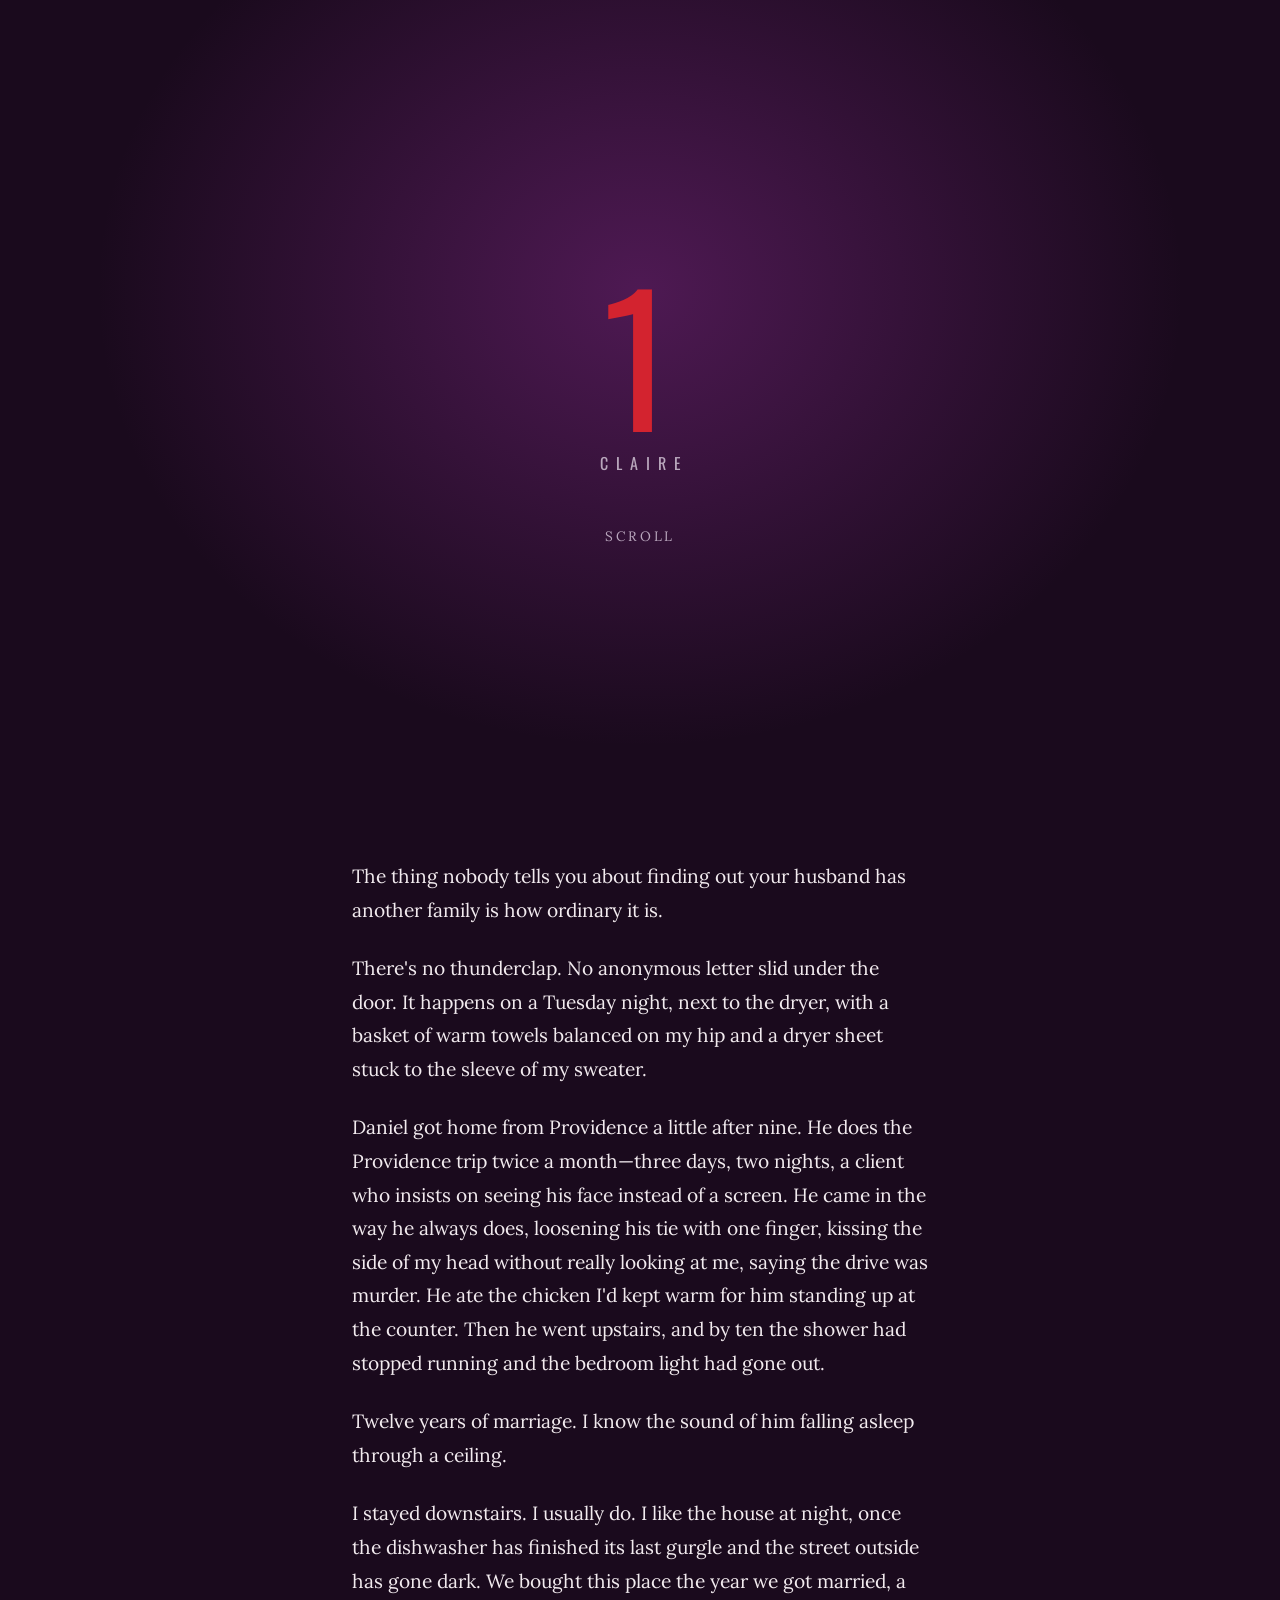
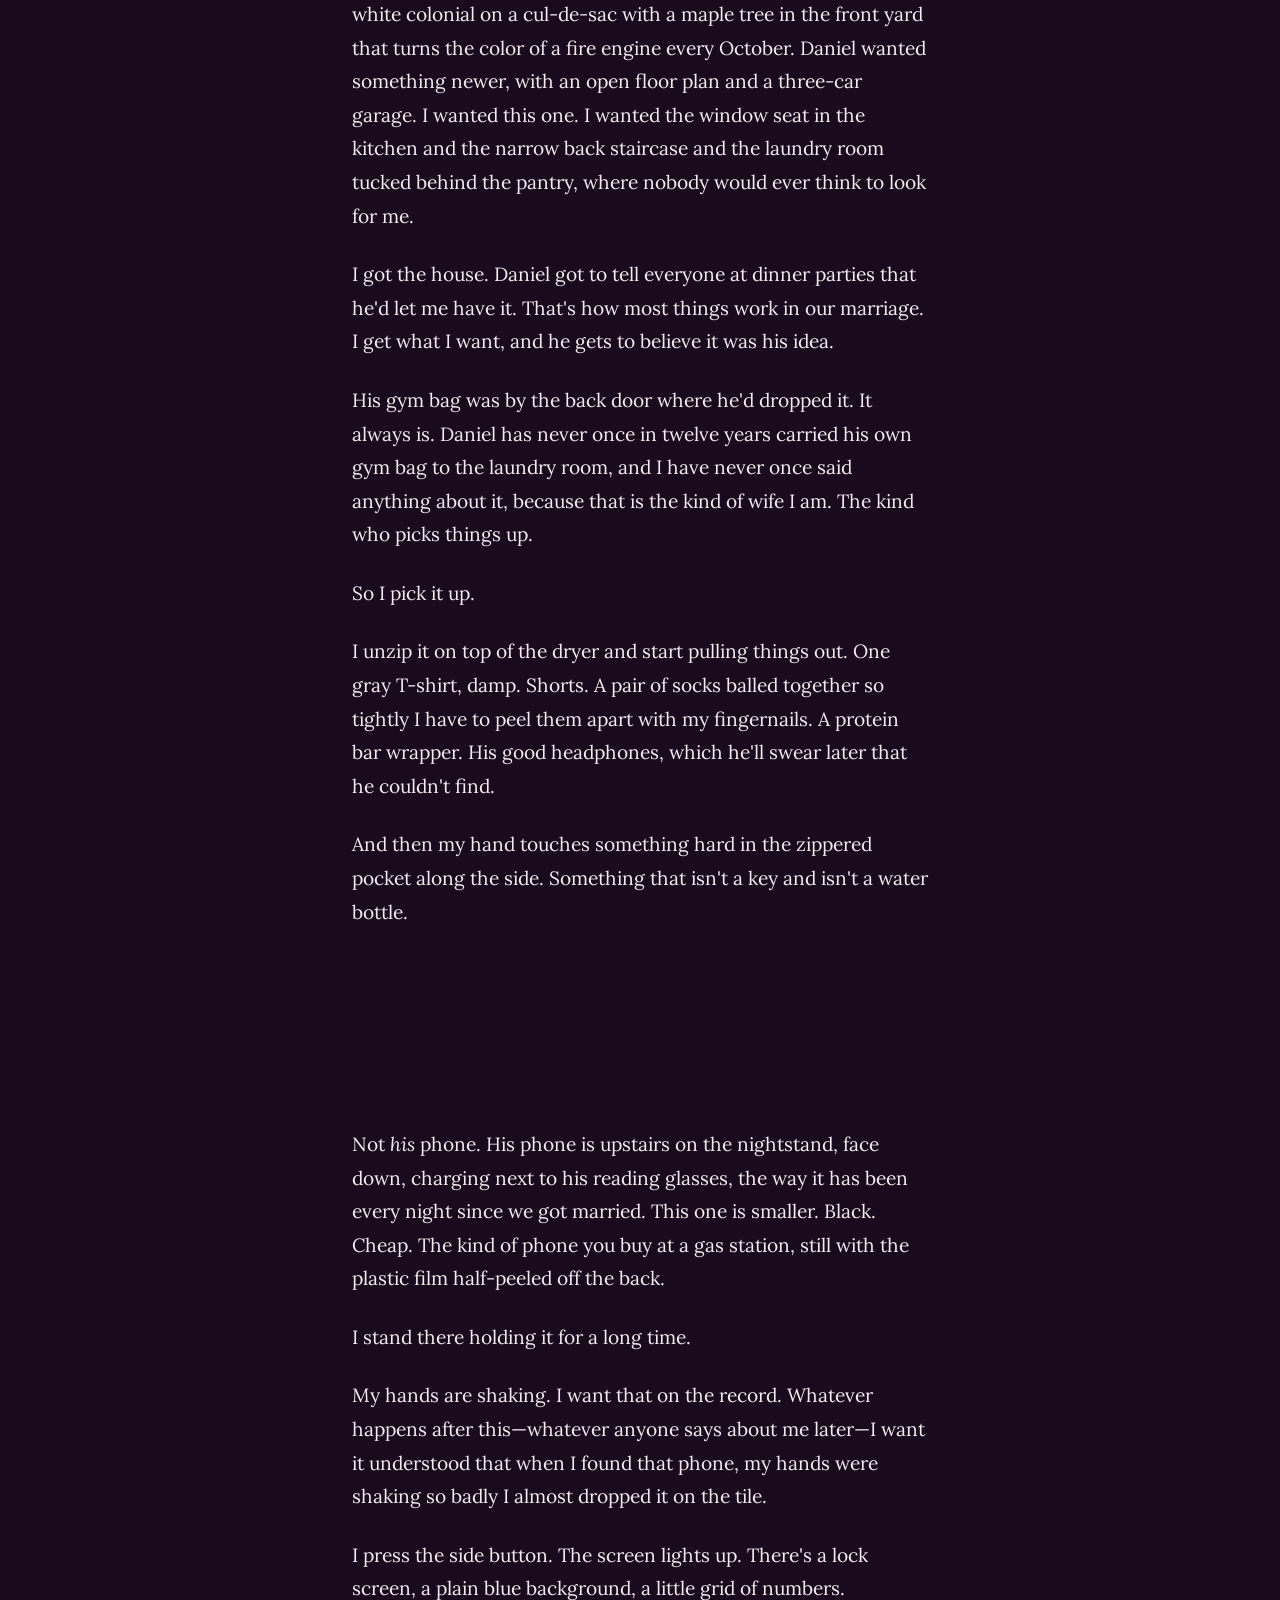
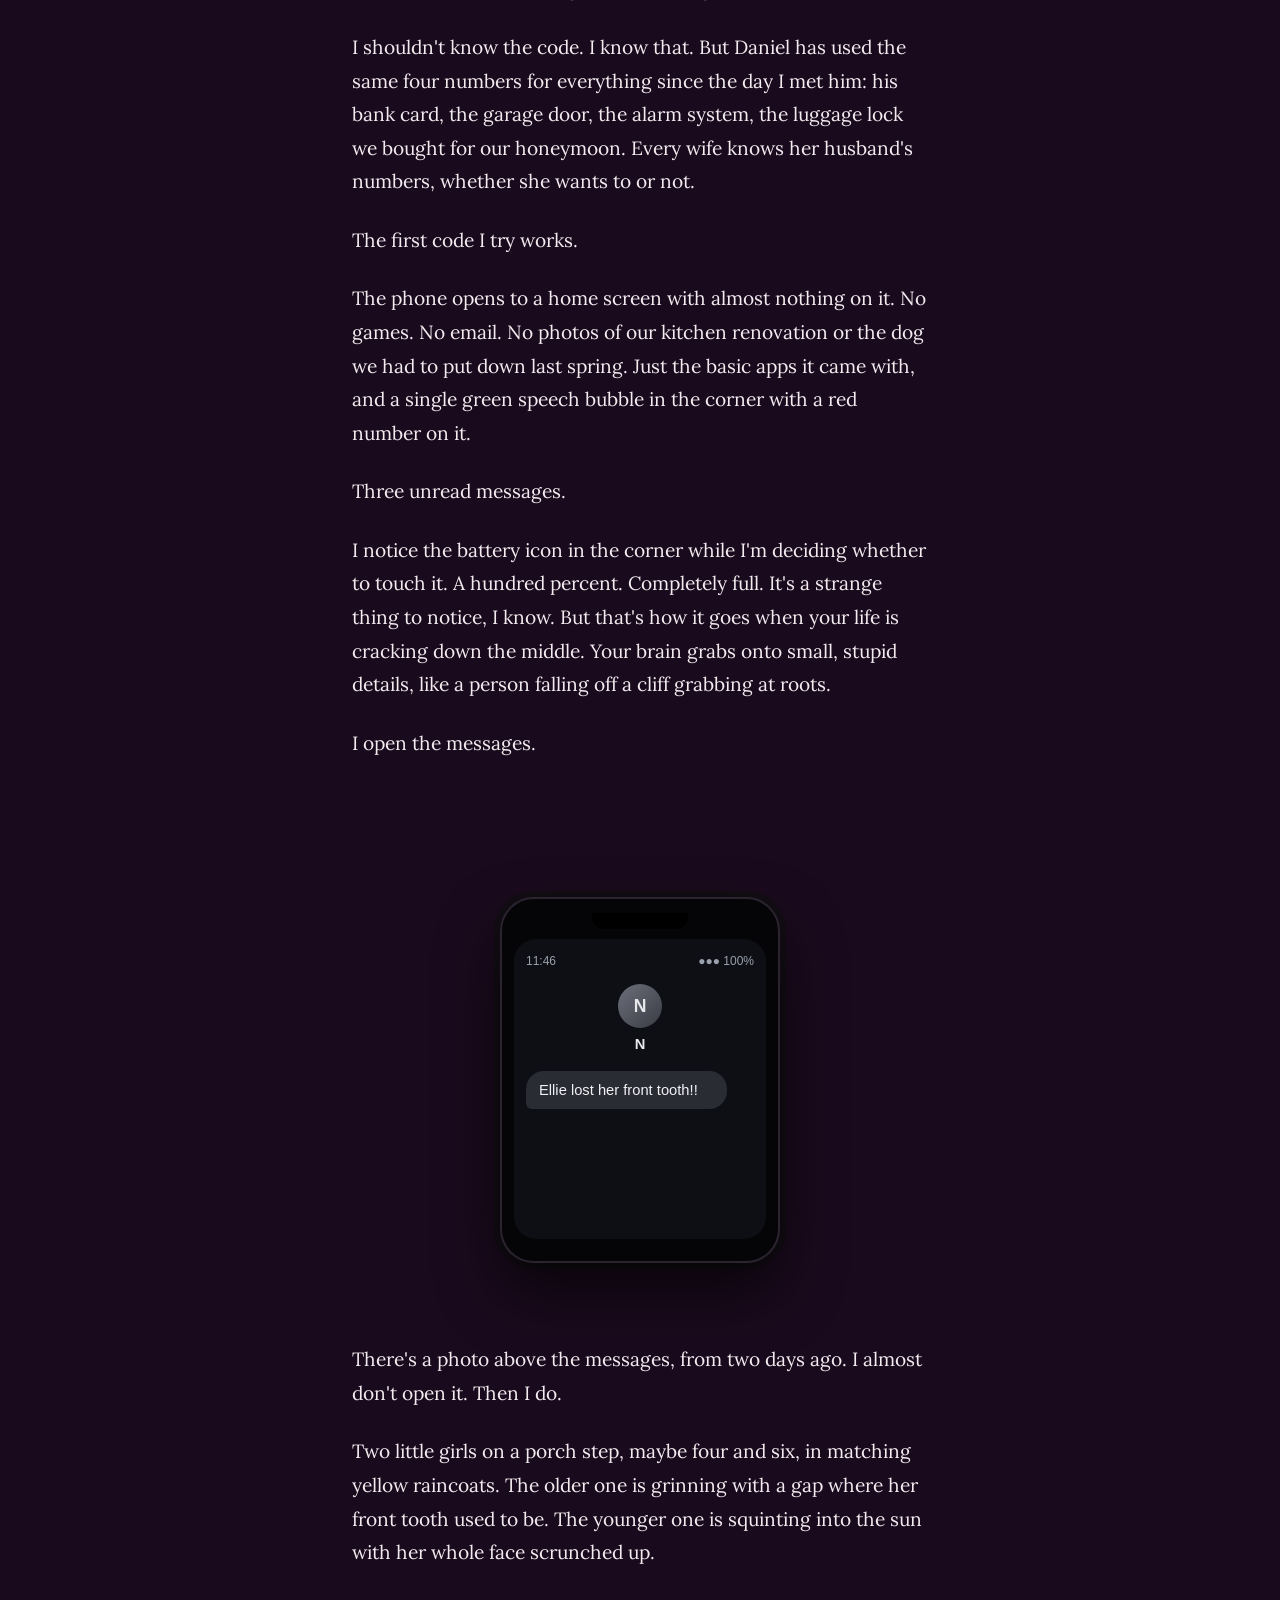
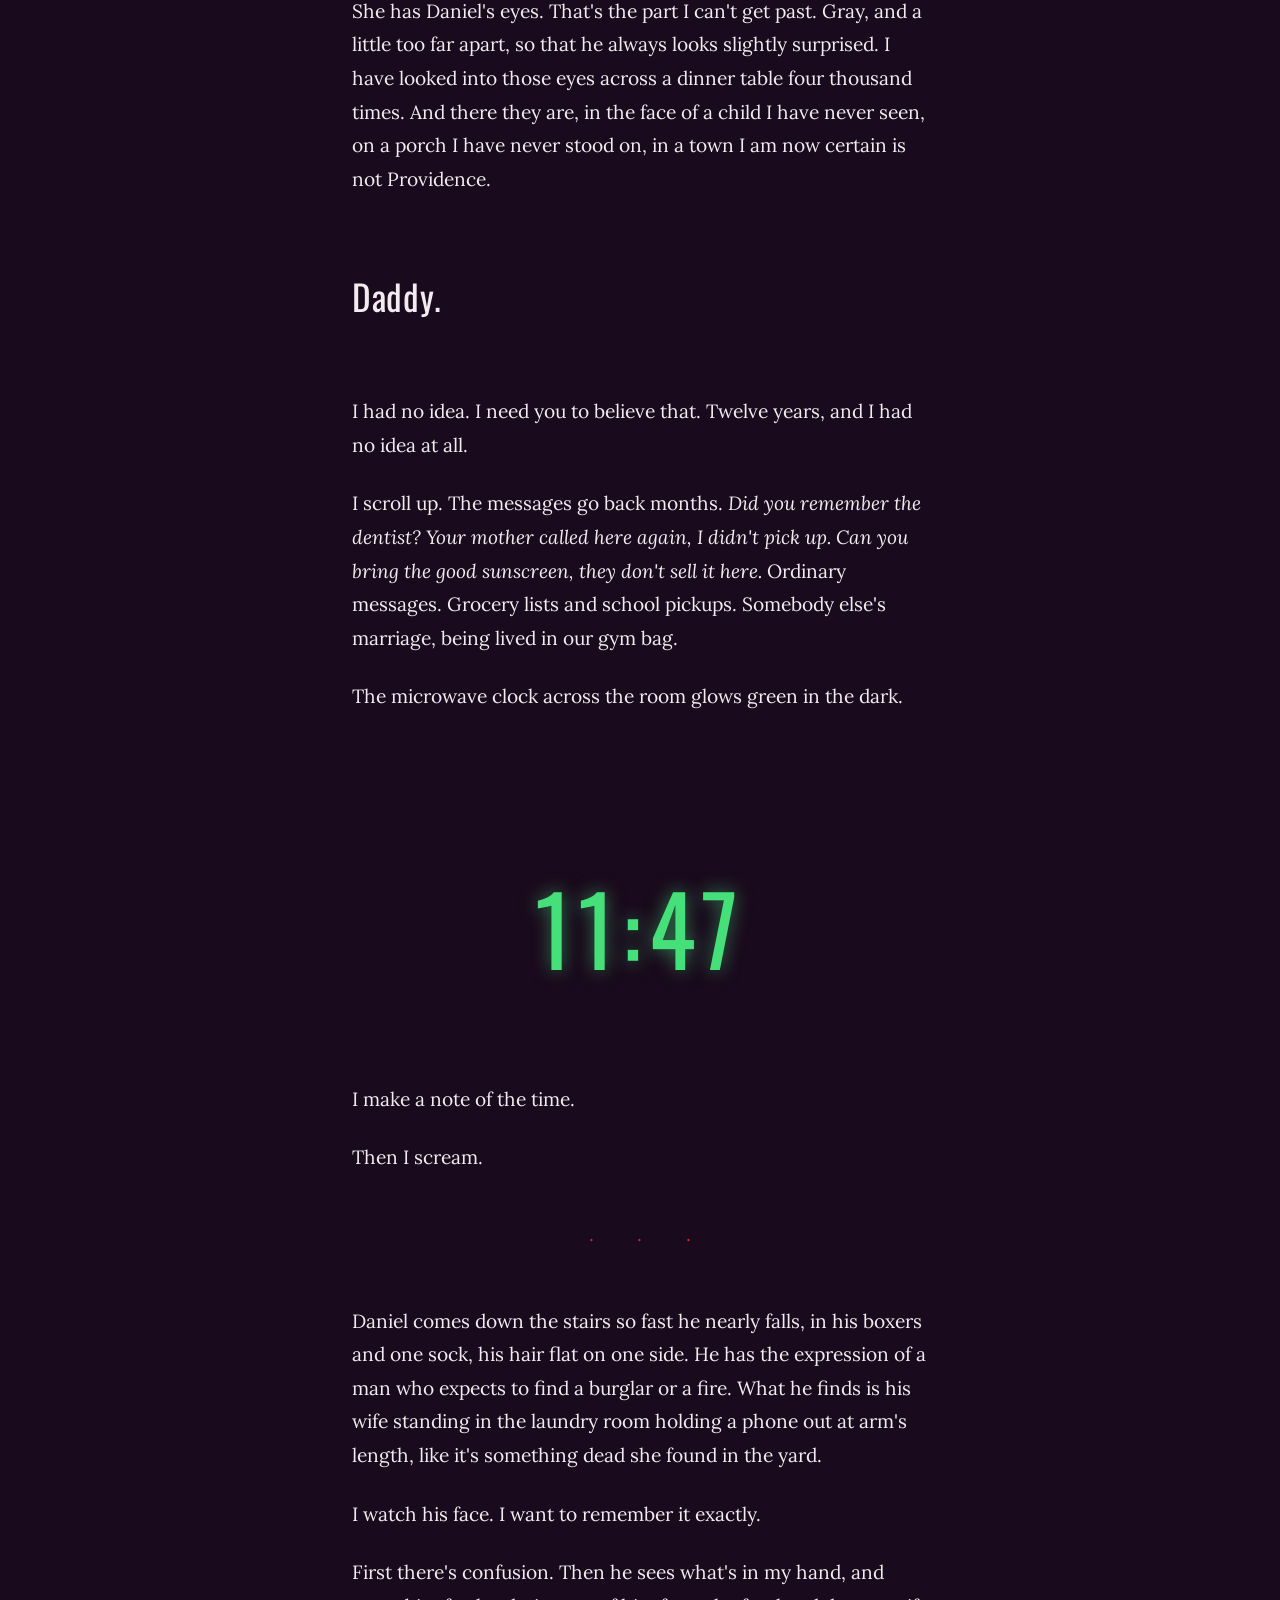
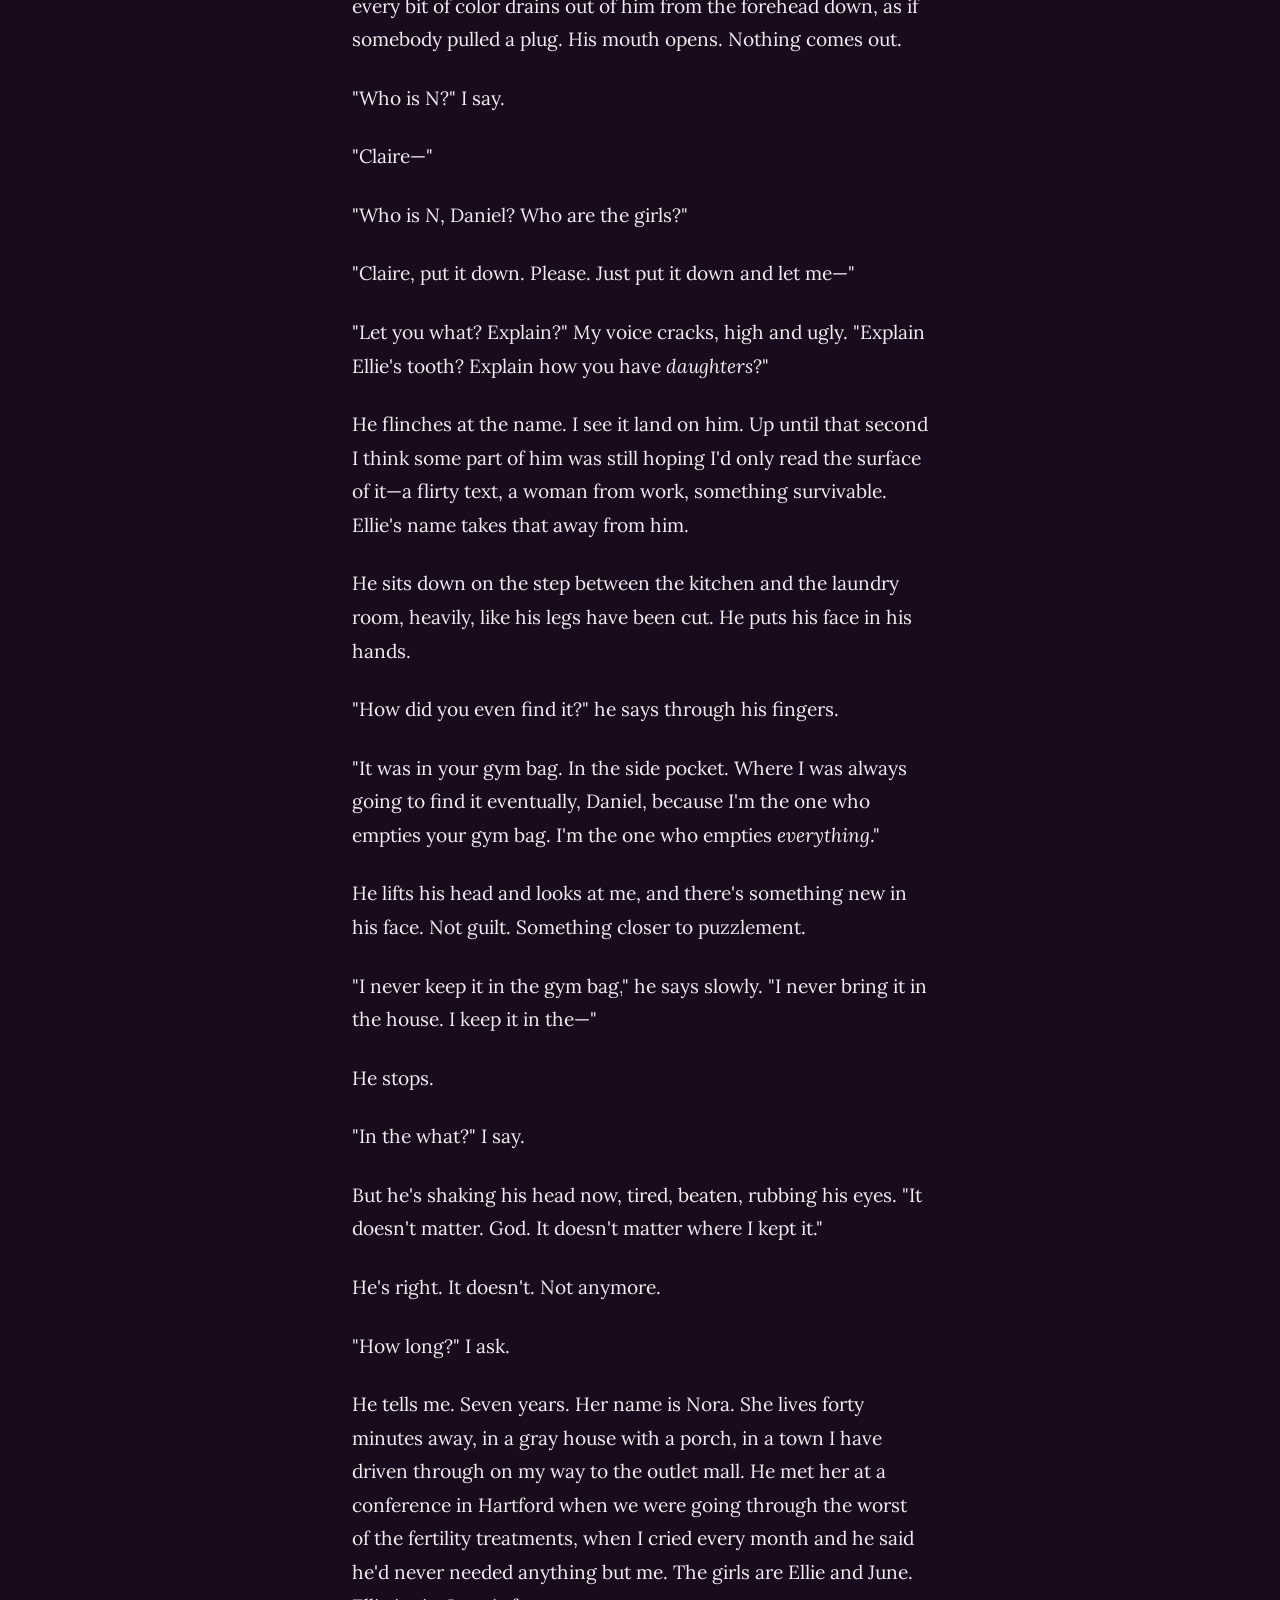
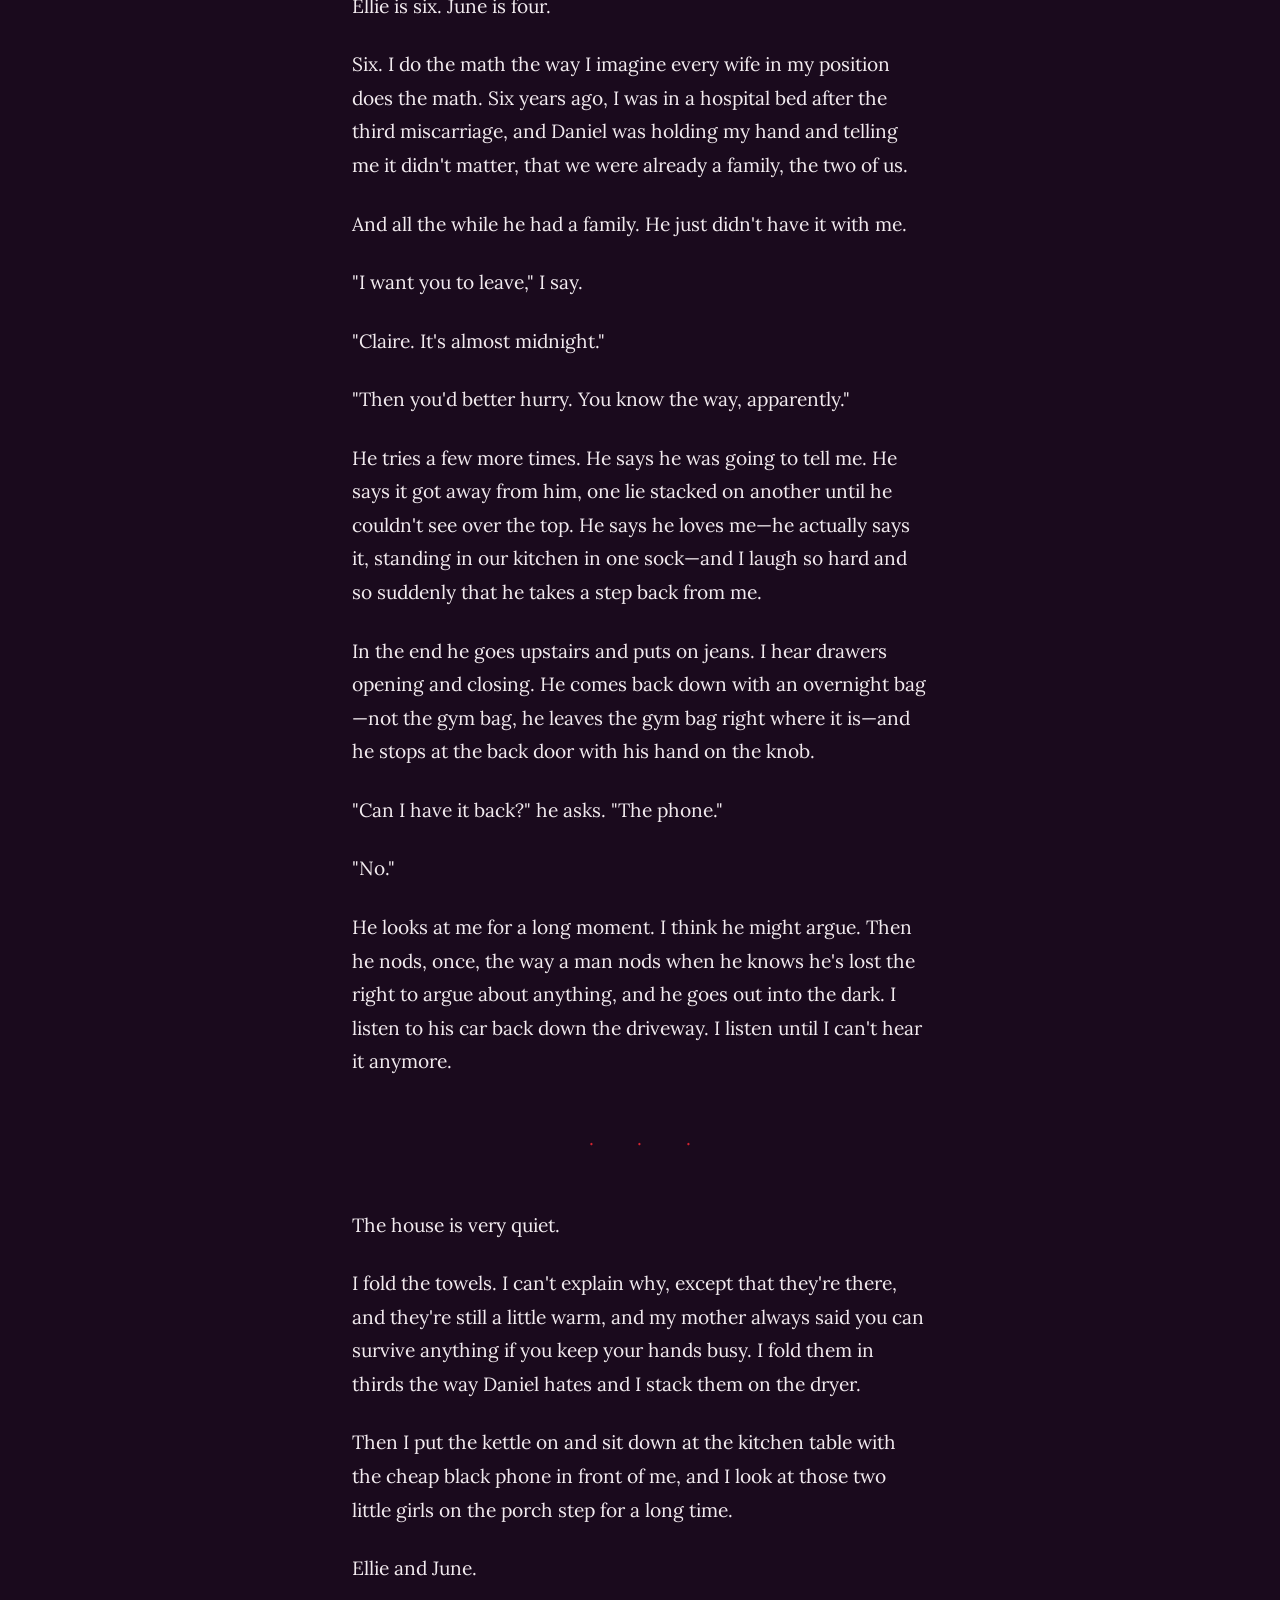
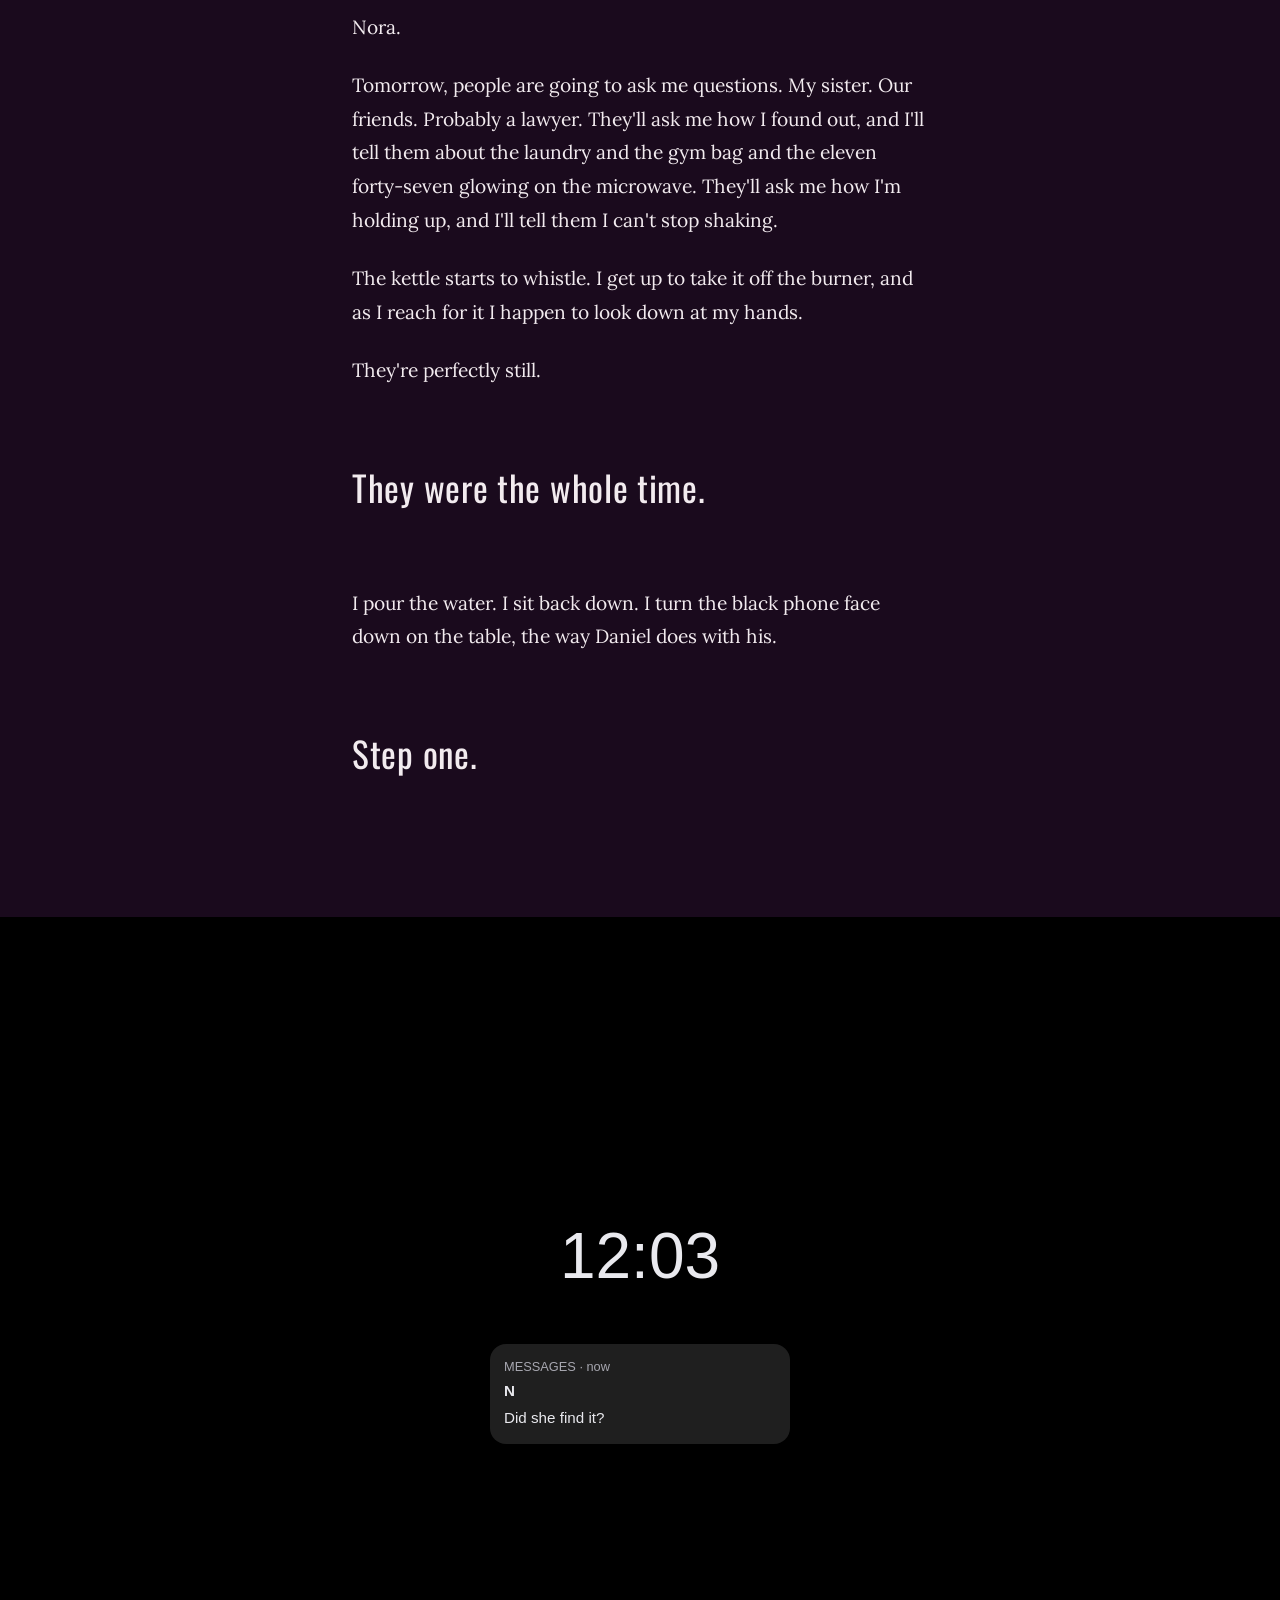
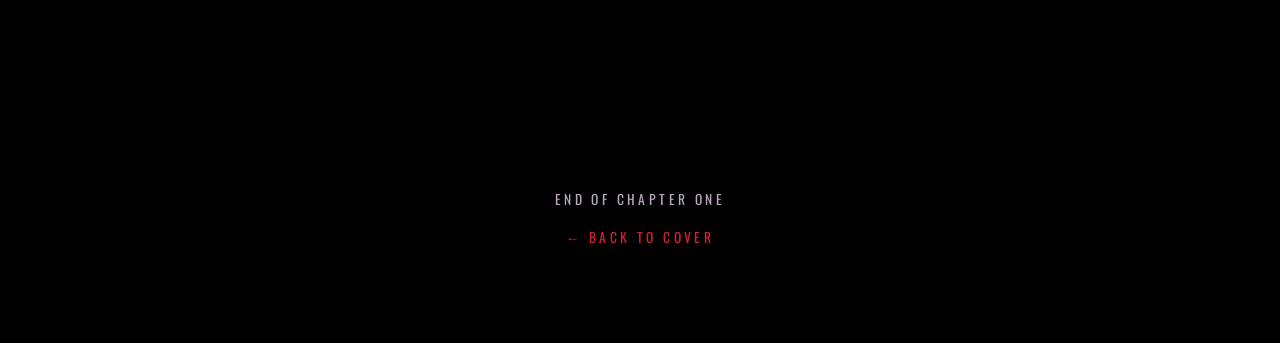
==== book/chapter-1.html @ 984e2126 "Add Second Home pilot: animated cover and Chapter One Scrolling web book with SVG cake-topper cover," ====
<!doctype html>
<html lang="en">
<head>
<meta charset="utf-8">
<meta name="viewport" content="width=device-width, initial-scale=1">
<title>Chapter One — Second Home</title>
<meta name="description" content="Second Home by D.H. (Dina Helmy). Chapter One: Claire.">
<link rel="preconnect" href="https://fonts.googleapis.com">
<link rel="stylesheet" href="https://fonts.googleapis.com/css2?family=Lora:ital,wght@0,400;0,600;1,400&family=Oswald:wght@400;600&display=swap">
<link rel="stylesheet" href="style.css">
</head>
<body>

<header class="chapter-head">
  <div>
    <p class="num">1</p>
    <p class="who">Claire</p>
    <p class="scroll-hint">Scroll</p>
  </div>
</header>

<article>
  <p data-reveal>The thing nobody tells you about finding out your husband has another family is how ordinary it is.</p>

  <p data-reveal>There's no thunderclap. No anonymous letter slid under the door. It happens on a Tuesday night, next to the dryer, with a basket of warm towels balanced on my hip and a dryer sheet stuck to the sleeve of my sweater.</p>

  <p data-reveal>Daniel got home from Providence a little after nine. He does the Providence trip twice a month&mdash;three days, two nights, a client who insists on seeing his face instead of a screen. He came in the way he always does, loosening his tie with one finger, kissing the side of my head without really looking at me, saying the drive was murder. He ate the chicken I'd kept warm for him standing up at the counter. Then he went upstairs, and by ten the shower had stopped running and the bedroom light had gone out.</p>

  <p data-reveal>Twelve years of marriage. I know the sound of him falling asleep through a ceiling.</p>

  <p data-reveal>I stayed downstairs. I usually do. I like the house at night, once the dishwasher has finished its last gurgle and the street outside has gone dark. We bought this place the year we got married, a white colonial on a cul-de-sac with a maple tree in the front yard that turns the color of a fire engine every October. Daniel wanted something newer, with an open floor plan and a three-car garage. I wanted this one. I wanted the window seat in the kitchen and the narrow back staircase and the laundry room tucked behind the pantry, where nobody would ever think to look for me.</p>

  <p data-reveal>I got the house. Daniel got to tell everyone at dinner parties that he'd let me have it. That's how most things work in our marriage. I get what I want, and he gets to believe it was his idea.</p>

  <p data-reveal>His gym bag was by the back door where he'd dropped it. It always is. Daniel has never once in twelve years carried his own gym bag to the laundry room, and I have never once said anything about it, because that is the kind of wife I am. The kind who picks things up.</p>

  <p data-reveal>So I pick it up.</p>

  <p data-reveal>I unzip it on top of the dryer and start pulling things out. One gray T-shirt, damp. Shorts. A pair of socks balled together so tightly I have to peel them apart with my fingernails. A protein bar wrapper. His good headphones, which he'll swear later that he couldn't find.</p>

  <p data-reveal>And then my hand touches something hard in the zippered pocket along the side. Something that isn't a key and isn't a water bottle.</p>

  <p class="beat" data-reveal>It's a phone.</p>

  <p data-reveal>Not <em>his</em> phone. His phone is upstairs on the nightstand, face down, charging next to his reading glasses, the way it has been every night since we got married. This one is smaller. Black. Cheap. The kind of phone you buy at a gas station, still with the plastic film half-peeled off the back.</p>

  <p data-reveal>I stand there holding it for a long time.</p>

  <p data-reveal><span data-glitch>My hands are shaking.</span> I want that on the record. Whatever happens after this&mdash;whatever anyone says about me later&mdash;I want it understood that when I found that phone, my hands were shaking so badly I almost dropped it on the tile.</p>

  <p data-reveal>I press the side button. The screen lights up. There's a lock screen, a plain blue background, a little grid of numbers.</p>

  <p data-reveal>I shouldn't know the code. I know that. But Daniel has used the same four numbers for everything since the day I met him: his bank card, the garage door, the alarm system, the luggage lock we bought for our honeymoon. Every wife knows her husband's numbers, whether she wants to or not.</p>

  <p data-reveal><span data-clue>The first code I try works.</span></p>

  <p data-reveal>The phone opens to a home screen with almost nothing on it. No games. No email. No photos of our kitchen renovation or the dog we had to put down last spring. Just the basic apps it came with, and a single green speech bubble in the corner with a red number on it.</p>

  <p data-reveal>Three unread messages.</p>

  <p data-reveal>I notice the battery icon in the corner while I'm deciding whether to touch it. <span data-clue>A hundred percent. Completely full.</span> It's a strange thing to notice, I know. But that's how it goes when your life is cracking down the middle. Your brain grabs onto small, stupid details, like a person falling off a cliff grabbing at roots.</p>

  <p data-reveal>I open the messages.</p>
</article>

<div class="phone buzz" data-reveal aria-label="Messages on the hidden phone">
  <div class="notch"></div>
  <div class="screen">
    <div class="status"><span>11:46</span><span>&#9679;&#9679;&#9679; 100%</span></div>
    <div class="contact"><span>N</span>N</div>
    <p class="bubble" data-type>Ellie lost her front tooth!! She won't let me throw it away until Daddy sees it.</p>
    <p class="bubble" data-type>The girls keep asking when you're coming home.</p>
    <p class="bubble" data-type>Drive safe. Love you. We all do. &#10084;</p>
  </div>
</div>

<article>
  <p data-reveal>There's a photo above the messages, from two days ago. I almost don't open it. Then I do.</p>

  <p data-reveal>Two little girls on a porch step, maybe four and six, in matching yellow raincoats. The older one is grinning with a gap where her front tooth used to be. The younger one is squinting into the sun with her whole face scrunched up.</p>

  <p data-reveal>She has Daniel's eyes. That's the part I can't get past. Gray, and a little too far apart, so that he always looks slightly surprised. I have looked into those eyes across a dinner table four thousand times. And there they are, in the face of a child I have never seen, on a porch I have never stood on, in a town I am now certain is not Providence.</p>

  <p class="beat" data-reveal>Daddy.</p>

  <p data-reveal><span data-glitch>I had no idea.</span> I need you to believe that. Twelve years, and I had no idea at all.</p>

  <p data-reveal>I scroll up. The messages go back months. <em>Did you remember the dentist?</em> <em>Your mother called here again, I didn't pick up.</em> <em>Can you bring the good sunscreen, they don't sell it here.</em> Ordinary messages. Grocery lists and school pickups. Somebody else's marriage, being lived in our gym bag.</p>

  <p data-reveal>The microwave clock across the room glows green in the dark.</p>
</article>

<p class="clock" data-reveal aria-label="11:47">11:47</p>

<article>
  <p data-reveal><span data-clue>I make a note of the time.</span></p>

  <p data-reveal>Then I scream.</p>

  <div class="break" aria-hidden="true">&middot; &middot; &middot;</div>

  <p data-reveal>Daniel comes down the stairs so fast he nearly falls, in his boxers and one sock, his hair flat on one side. He has the expression of a man who expects to find a burglar or a fire. What he finds is his wife standing in the laundry room holding a phone out at arm's length, like it's something dead she found in the yard.</p>

  <p data-reveal>I watch his face. I want to remember it exactly.</p>

  <p data-reveal>First there's confusion. Then he sees what's in my hand, and every bit of color drains out of him from the forehead down, as if somebody pulled a plug. His mouth opens. Nothing comes out.</p>

  <p data-reveal>"Who is N?" I say.</p>

  <p data-reveal>"Claire&mdash;"</p>

  <p data-reveal>"Who is <em>N</em>, Daniel? Who are the girls?"</p>

  <p data-reveal>"Claire, put it down. Please. Just put it down and let me&mdash;"</p>

  <p data-reveal>"Let you what? Explain?" My voice cracks, high and ugly. "Explain Ellie's tooth? Explain how you have <em>daughters</em>?"</p>

  <p data-reveal>He flinches at the name. I see it land on him. Up until that second I think some part of him was still hoping I'd only read the surface of it&mdash;a flirty text, a woman from work, something survivable. Ellie's name takes that away from him.</p>

  <p data-reveal>He sits down on the step between the kitchen and the laundry room, heavily, like his legs have been cut. He puts his face in his hands.</p>

  <p data-reveal>"How did you even find it?" he says through his fingers.</p>

  <p data-reveal>"It was in your gym bag. In the side pocket. Where I was always going to find it eventually, Daniel, because I'm the one who empties your gym bag. I'm the one who empties <em>everything</em>."</p>

  <p data-reveal>He lifts his head and looks at me, and there's something new in his face. Not guilt. Something closer to puzzlement.</p>

  <p data-reveal>"<span data-clue>I never keep it in the gym bag,</span>" he says slowly. "I never bring it in the house. I keep it in the&mdash;"</p>

  <p data-reveal>He stops.</p>

  <p data-reveal>"In the what?" I say.</p>

  <p data-reveal>But he's shaking his head now, tired, beaten, rubbing his eyes. "It doesn't matter. God. It doesn't matter where I kept it."</p>

  <p data-reveal>He's right. It doesn't. Not anymore.</p>

  <p data-reveal>"How long?" I ask.</p>

  <p data-reveal>He tells me. Seven years. Her name is Nora. She lives forty minutes away, in a gray house with a porch, in a town I have driven through on my way to the outlet mall. He met her at a conference in Hartford when we were going through the worst of the fertility treatments, when I cried every month and he said he'd never needed anything but me. The girls are Ellie and June. Ellie is six. June is four.</p>

  <p data-reveal>Six. I do the math the way I imagine every wife in my position does the math. Six years ago, I was in a hospital bed after the third miscarriage, and Daniel was holding my hand and telling me it didn't matter, that we were already a family, the two of us.</p>

  <p data-reveal>And all the while he had a family. He just didn't have it with me.</p>

  <p data-reveal>"I want you to leave," I say.</p>

  <p data-reveal>"Claire. It's almost midnight."</p>

  <p data-reveal>"Then you'd better hurry. You know the way, apparently."</p>

  <p data-reveal>He tries a few more times. He says he was going to tell me. He says it got away from him, one lie stacked on another until he couldn't see over the top. He says he loves me&mdash;he actually says it, standing in our kitchen in one sock&mdash;and I laugh so hard and so suddenly that he takes a step back from me.</p>

  <p data-reveal>In the end he goes upstairs and puts on jeans. I hear drawers opening and closing. He comes back down with an overnight bag&mdash;not the gym bag, he leaves the gym bag right where it is&mdash;and he stops at the back door with his hand on the knob.</p>

  <p data-reveal>"Can I have it back?" he asks. "The phone."</p>

  <p data-reveal>"No."</p>

  <p data-reveal>He looks at me for a long moment. I think he might argue. Then he nods, once, the way a man nods when he knows he's lost the right to argue about anything, and he goes out into the dark. I listen to his car back down the driveway. I listen until I can't hear it anymore.</p>

  <div class="break" aria-hidden="true">&middot; &middot; &middot;</div>

  <p data-reveal>The house is very quiet.</p>

  <p data-reveal>I fold the towels. I can't explain why, except that they're there, and they're still a little warm, and my mother always said you can survive anything if you keep your hands busy. I fold them in thirds the way Daniel hates and I stack them on the dryer.</p>

  <p data-reveal>Then I put the kettle on and sit down at the kitchen table with the cheap black phone in front of me, and I look at those two little girls on the porch step for a long time.</p>

  <p data-reveal>Ellie and June.</p>

  <p data-reveal>Nora.</p>

  <p data-reveal>Tomorrow, people are going to ask me questions. My sister. Our friends. Probably a lawyer. They'll ask me how I found out, and I'll tell them about the laundry and the gym bag and the eleven forty-seven glowing on the microwave. They'll ask me how I'm holding up, and I'll tell them I can't stop shaking.</p>

  <p data-reveal>The kettle starts to whistle. I get up to take it off the burner, and as I reach for it I happen to look down at my hands.</p>

  <p data-reveal>They're perfectly still.</p>

  <p class="beat" data-reveal>They were the whole time.</p>

  <p data-reveal>I pour the water. I sit back down. I turn the black phone face down on the table, the way Daniel does with his.</p>

  <p class="beat" data-reveal>Step one.</p>
</article>

<section class="ending" data-reveal aria-label="The hidden phone lights up">
  <div class="lock">
    <p class="time">12:03</p>
    <div class="notice">
      <b>MESSAGES &middot; now</b>
      <strong>N</strong><br>
      Did she find it?
    </div>
  </div>
</section>

<nav class="next">
  <p>End of Chapter One</p>
  <p><a href="index.html">&larr; Back to cover</a></p>
</nav>

<script src="motion.js"></script>
</body>
</html>
---- book/style.css ----
/* Second Home — shared look and motion */
:root {
  --night: #1a0a1d;
  --plum: #3b1240;
  --violet: #8e2c95;
  --blood: #d3232f;
  --blood-dark: #8f101b;
  --paper: #f2ebef;
  --muted: #b9a7bd;
  --screen: #0d0f14;
  --display: "Oswald", "Arial Narrow", Impact, sans-serif;
  --serif: "Lora", Georgia, "Times New Roman", serif;
}

* { box-sizing: border-box; }

html, body { margin: 0; }

body {
  background: var(--night);
  color: var(--paper);
  font-family: var(--serif);
  line-height: 1.75;
  overflow-x: hidden;
  -webkit-font-smoothing: antialiased;
}

a { color: inherit; }

svg { max-width: 100%; height: auto; display: block; }

/* ---------- Scroll reveal (hidden only when JS is running) ---------- */
html.js [data-reveal] {
  opacity: 0;
  transform: translateY(18px);
  transition: opacity 0.9s ease, transform 0.9s ease;
}
html.js [data-reveal].is-in { opacity: 1; transform: none; }

/* Lines that are lies: a one-time red/violet glitch */
[data-glitch] { display: inline; }
html.js .is-in [data-glitch],
html.js [data-glitch].is-in {
  animation: glitch 0.7s steps(2, end) 0.6s 2;
}
@keyframes glitch {
  0%   { text-shadow: 2px 0 var(--blood), -2px 0 var(--violet); transform: translateX(1px); }
  25%  { text-shadow: -3px 0 var(--blood), 3px 0 #2ce0e8; transform: translateX(-2px); filter: blur(0.4px); }
  50%  { text-shadow: 1px 0 var(--blood), -1px 0 var(--violet); transform: skewX(-6deg); }
  75%  { text-shadow: none; transform: translateX(2px); }
  100% { text-shadow: none; transform: none; filter: none; }
}

/* Clues: a faint shimmer that only sharp-eyed readers notice */
[data-clue] {
  background: linear-gradient(100deg, var(--paper) 0%, var(--paper) 42%, #ffd3d7 50%, var(--paper) 58%, var(--paper) 100%);
  background-size: 300% 100%;
  background-position: 100% 0;
  -webkit-background-clip: text;
  background-clip: text;
  color: transparent;
  animation: shimmer 7s ease-in-out infinite;
}
@keyframes shimmer {
  0%, 70% { background-position: 100% 0; }
  100%    { background-position: 0% 0; }
}

/* ---------- Reading layout ---------- */
.chapter-head {
  min-height: 92vh;
  display: grid;
  place-items: center;
  text-align: center;
  padding: 4rem 16px;
  background:
    radial-gradient(ellipse at 50% 35%, rgba(142, 44, 149, 0.45), transparent 60%),
    var(--night);
}
.chapter-head .num {
  font-family: var(--display);
  font-size: clamp(5rem, 28vw, 11rem);
  line-height: 1;
  color: var(--blood);
  letter-spacing: 0.04em;
  margin: 0;
}
.chapter-head .who {
  font-family: var(--display);
  letter-spacing: 0.5em;
  text-transform: uppercase;
  color: var(--muted);
  margin: 0.5rem 0 0;
  padding-left: 0.5em;
}
.chapter-head .scroll-hint {
  margin-top: 3rem;
  font-size: 0.85rem;
  color: var(--muted);
  letter-spacing: 0.2em;
  text-transform: uppercase;
  animation: bob 2.4s ease-in-out infinite;
}
@keyframes bob { 50% { transform: translateY(6px); opacity: 0.6; } }

article {
  max-width: 38rem;
  margin: 0 auto;
  padding: 2rem 16px 4rem;
  font-size: clamp(1.05rem, 2.6vw, 1.2rem);
}
article p { margin: 0 0 1.3em; }
article .beat {
  font-family: var(--display);
  font-size: clamp(1.6rem, 6vw, 2.2rem);
  line-height: 1.25;
  color: var(--paper);
  margin: 2.2em 0;
  letter-spacing: 0.02em;
}
article .break {
  text-align: center;
  color: var(--blood);
  letter-spacing: 1em;
  padding-left: 1em;
  margin: 3rem 0;
}

/* ---------- The phone ---------- */
.phone {
  width: min(280px, 82vw);
  margin: 3rem auto;
  padding: 14px 12px 22px;
  border-radius: 34px;
  background: #050507;
  border: 2px solid #2b2430;
  box-shadow: 0 30px 60px rgba(0, 0, 0, 0.6), 0 0 0 6px #120d14;
}
.phone .notch {
  width: 38%;
  height: 16px;
  margin: 0 auto 10px;
  border-radius: 0 0 12px 12px;
  background: #000;
}
.phone .screen {
  background: var(--screen);
  border-radius: 22px;
  padding: 14px 12px 18px;
  min-height: 300px;
  font-family: -apple-system, "Segoe UI", Roboto, sans-serif;
  font-size: 0.92rem;
  line-height: 1.4;
}
.phone .status {
  display: flex;
  justify-content: space-between;
  color: #9aa0ab;
  font-size: 0.75rem;
  margin-bottom: 14px;
}
.phone .contact {
  text-align: center;
  color: #e8e8ec;
  font-weight: 600;
  margin-bottom: 16px;
}
.phone .contact span {
  display: grid;
  place-items: center;
  width: 44px;
  height: 44px;
  margin: 0 auto 6px;
  border-radius: 50%;
  background: linear-gradient(135deg, #6c6f7a, #3a3c44);
  font-size: 1.1rem;
}
.bubble {
  background: #2a2c33;
  color: #f1f1f4;
  padding: 9px 13px;
  border-radius: 18px 18px 18px 6px;
  margin: 0 0 10px;
  max-width: 88%;
}
.bubble.photo {
  padding: 6px;
  background: #2a2c33;
}
.phone.buzz.is-in { animation: buzz 0.12s linear 0.4s 8; }
@keyframes buzz {
  0%, 100% { transform: translateX(0) rotate(0); }
  25% { transform: translateX(-3px) rotate(-1deg); }
  75% { transform: translateX(3px) rotate(1deg); }
}

/* Clock graphic */
.clock {
  font-family: var(--display);
  font-size: clamp(3.5rem, 18vw, 6rem);
  text-align: center;
  color: #46e07a;
  text-shadow: 0 0 18px rgba(70, 224, 122, 0.55);
  letter-spacing: 0.08em;
  margin: 2.5rem 0;
}
html.js .clock.is-in { animation: blink 1s steps(1) 1s 3; }
@keyframes blink { 50% { opacity: 0.15; } }

/* Ending: the last message lights up in the dark */
.ending {
  min-height: 90vh;
  display: grid;
  place-items: center;
  padding: 4rem 16px;
  background: #000;
}
.ending .lock {
  width: min(300px, 86vw);
  text-align: center;
  font-family: -apple-system, "Segoe UI", Roboto, sans-serif;
  color: #e9e9ee;
}
.ending .lock .time {
  font-size: 4rem;
  font-weight: 200;
  margin: 0;
}
.ending .notice {
  margin-top: 2rem;
  padding: 12px 14px;
  border-radius: 16px;
  background: rgba(255, 255, 255, 0.12);
  text-align: left;
  font-size: 0.95rem;
}
.ending .notice b { display: block; font-size: 0.8rem; color: #a7a7b0; font-weight: 500; }
html.js .ending .lock { opacity: 0; transition: opacity 2.5s ease 0.8s; }
html.js .ending.is-in .lock { opacity: 1; }
html.js .ending .notice { transform: translateY(-30px); opacity: 0; transition: all 0.6s cubic-bezier(.2,1.4,.4,1) 3.4s; }
html.js .ending.is-in .notice { transform: none; opacity: 1; }

.next {
  text-align: center;
  padding: 3rem 16px 5rem;
  background: #000;
  color: var(--muted);
  font-family: var(--display);
  letter-spacing: 0.25em;
  text-transform: uppercase;
  font-size: 0.85rem;
}
.next a { color: var(--blood); text-decoration: none; }

/* ---------- Everyone who asks for less motion gets none ---------- */
@media (prefers-reduced-motion: reduce) {
  *, *::before, *::after {
    animation: none !important;
    transition: none !important;
  }
  html.js [data-reveal],
  html.js .ending .lock,
  html.js .ending .notice { opacity: 1; transform: none; }
}
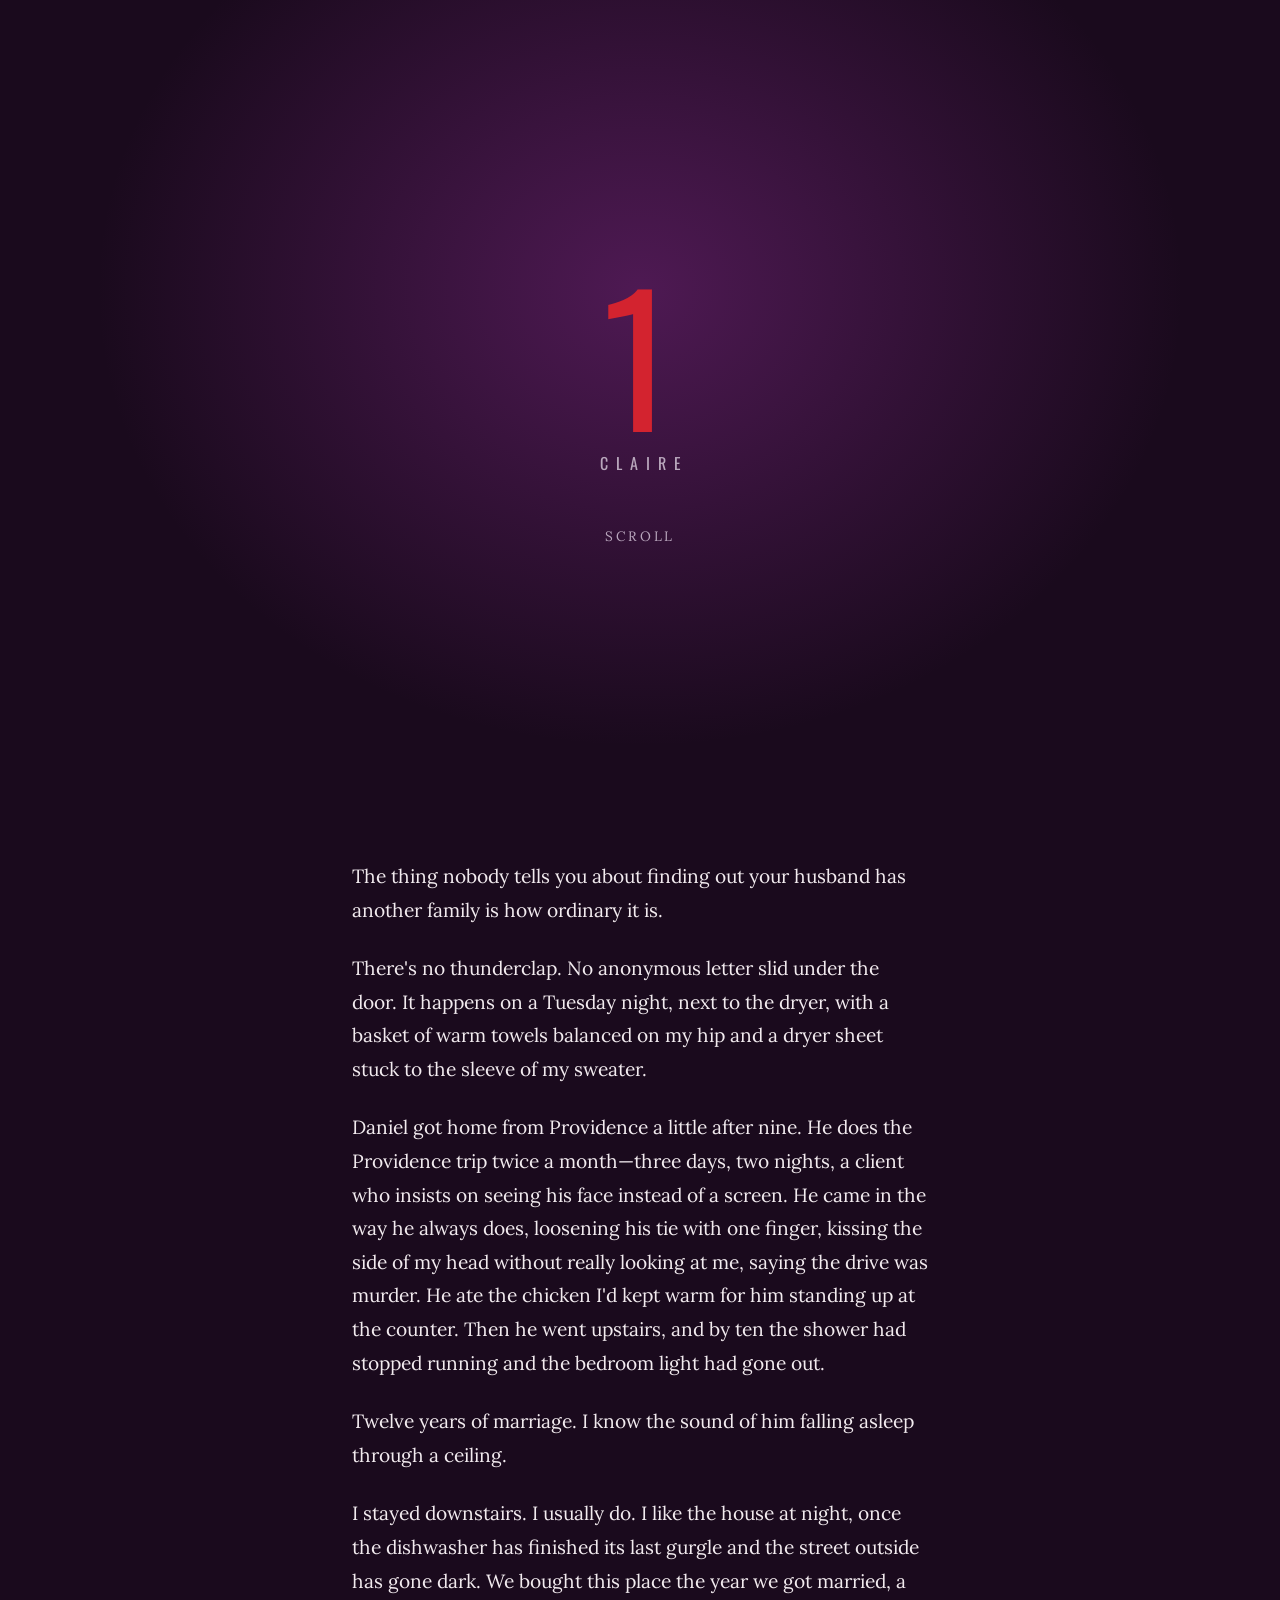
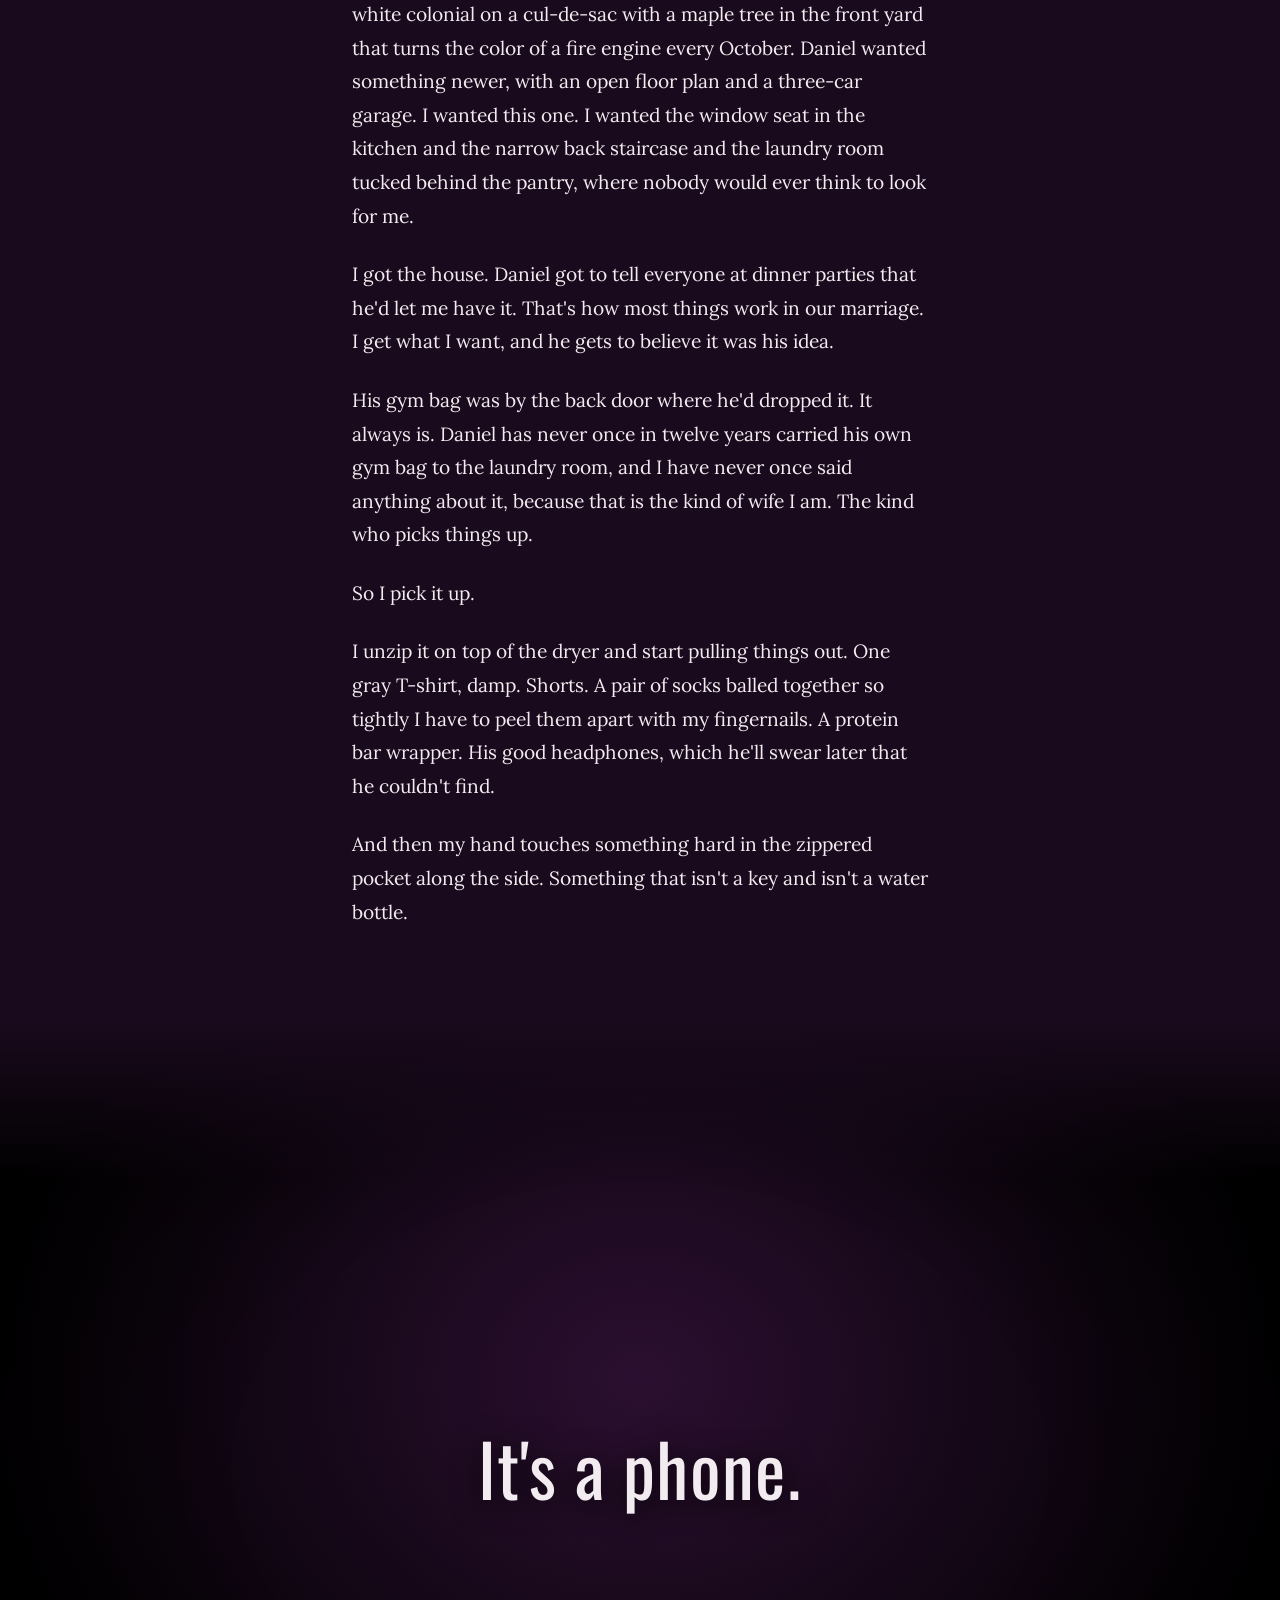
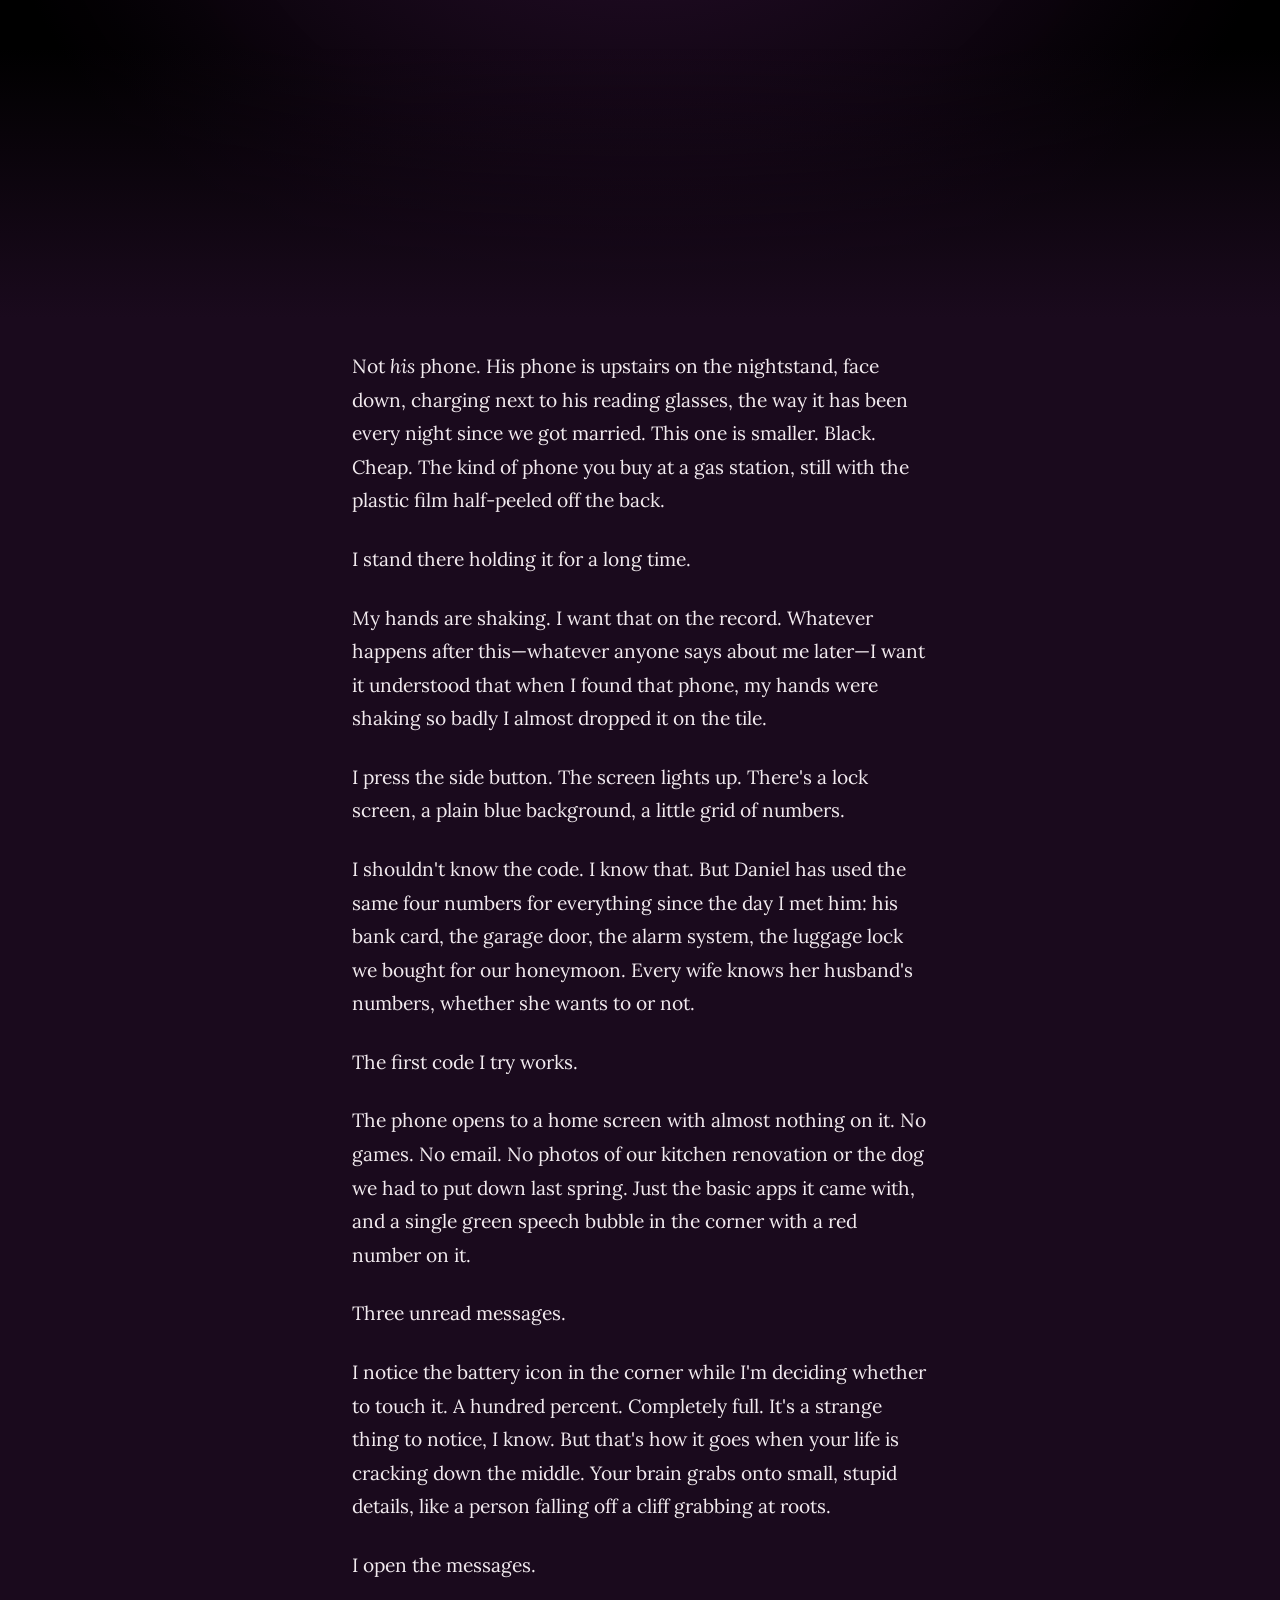
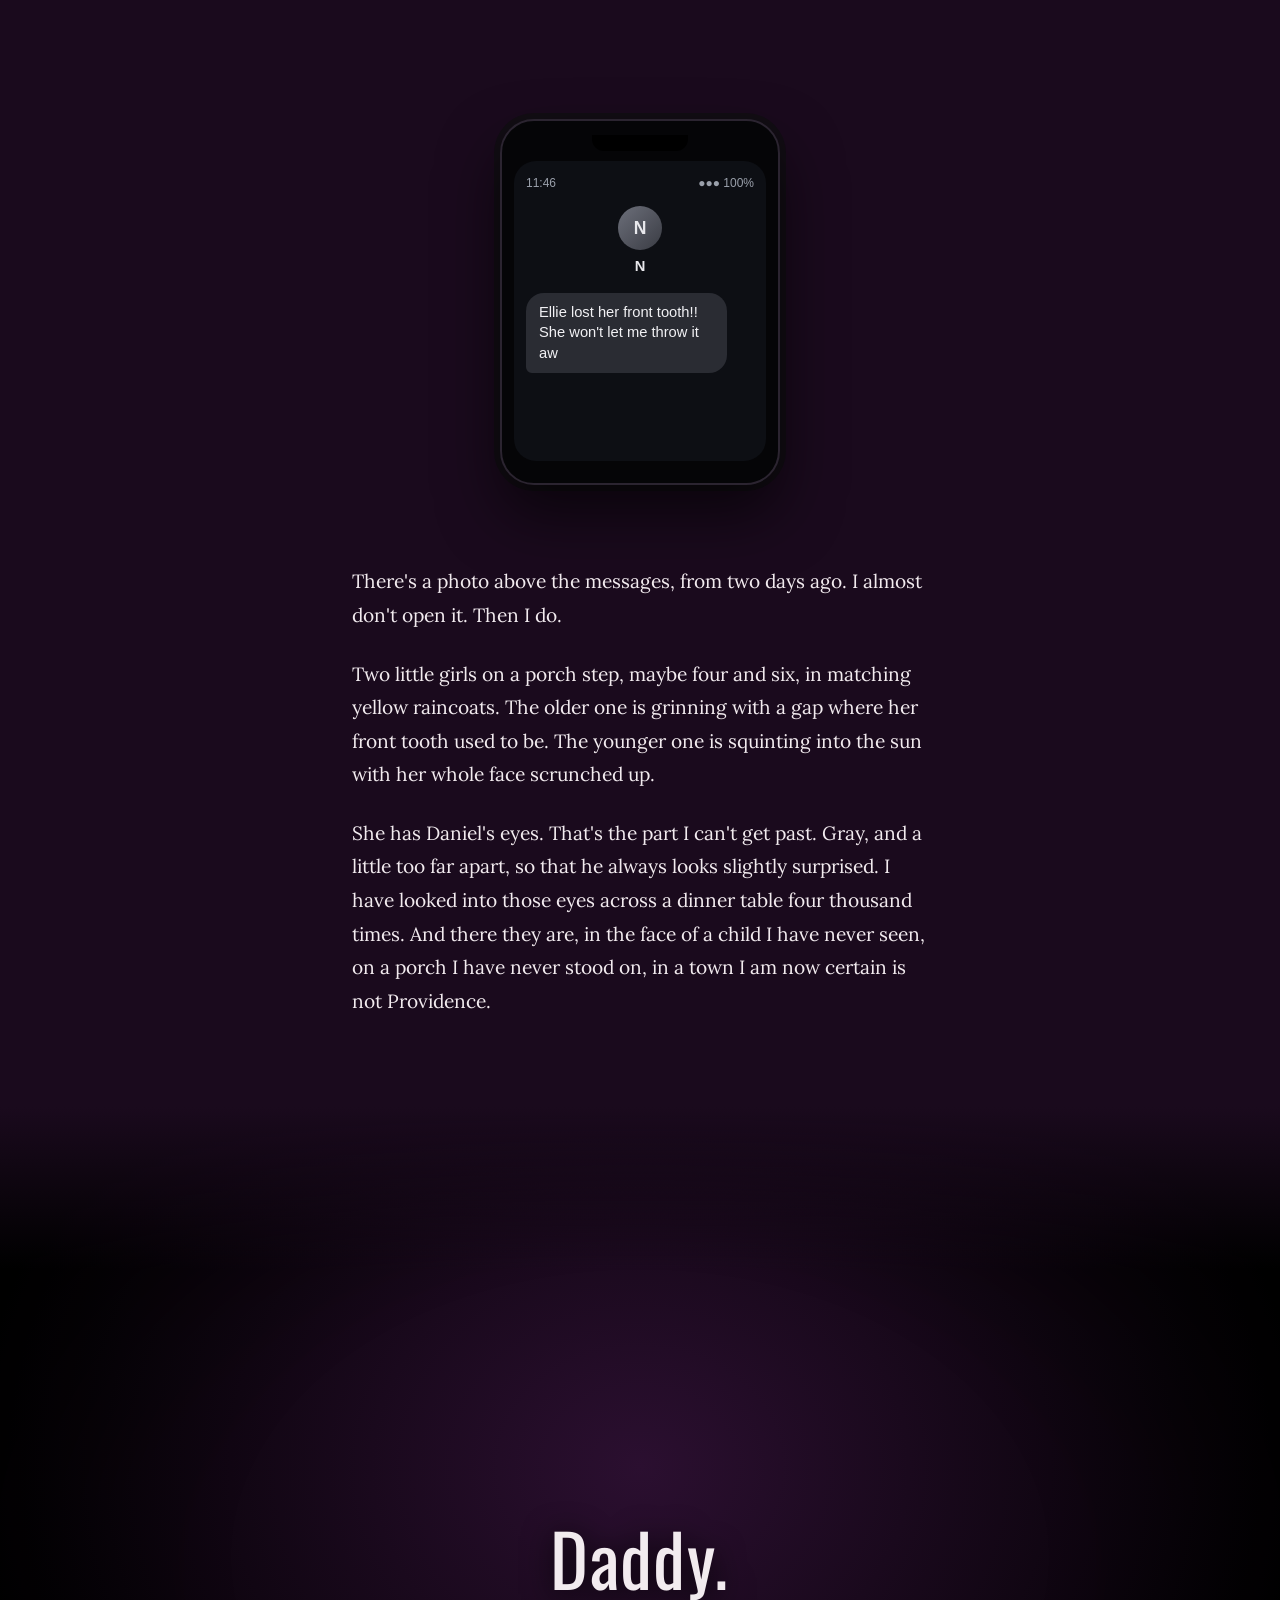
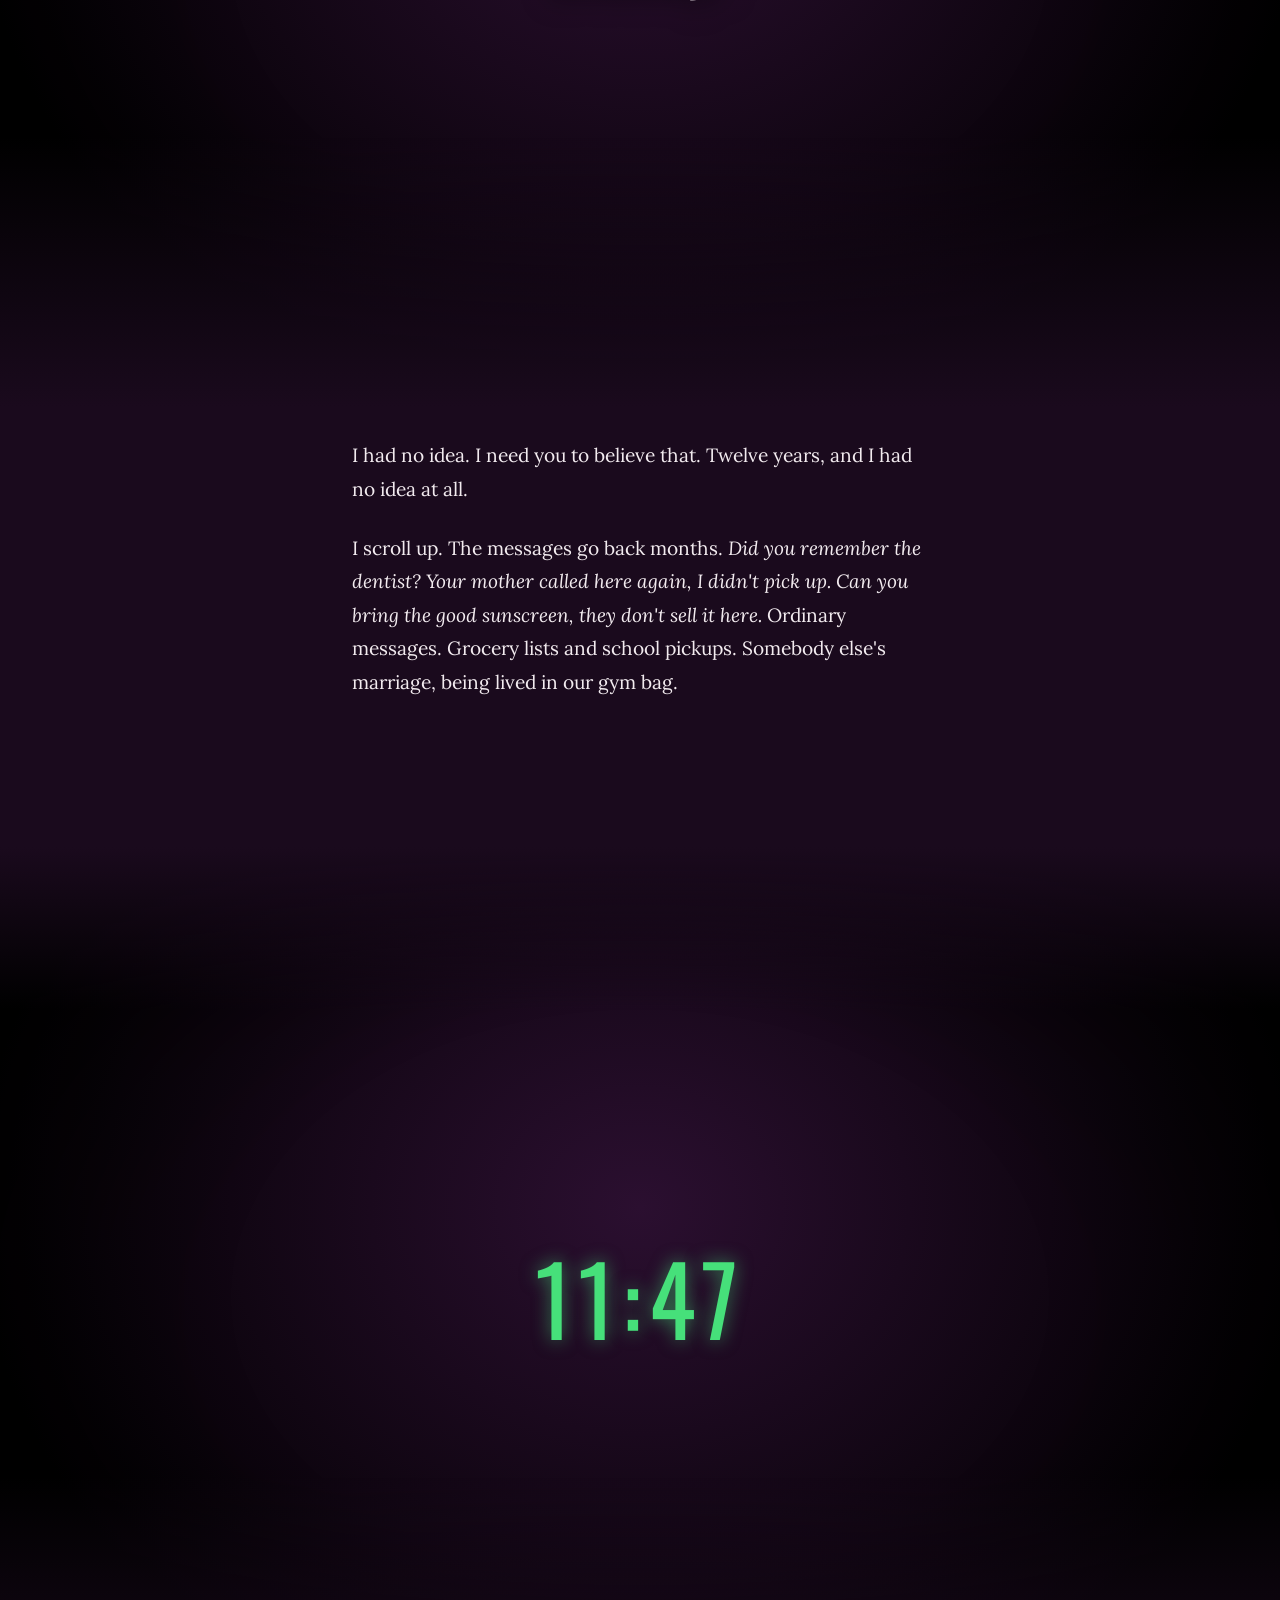
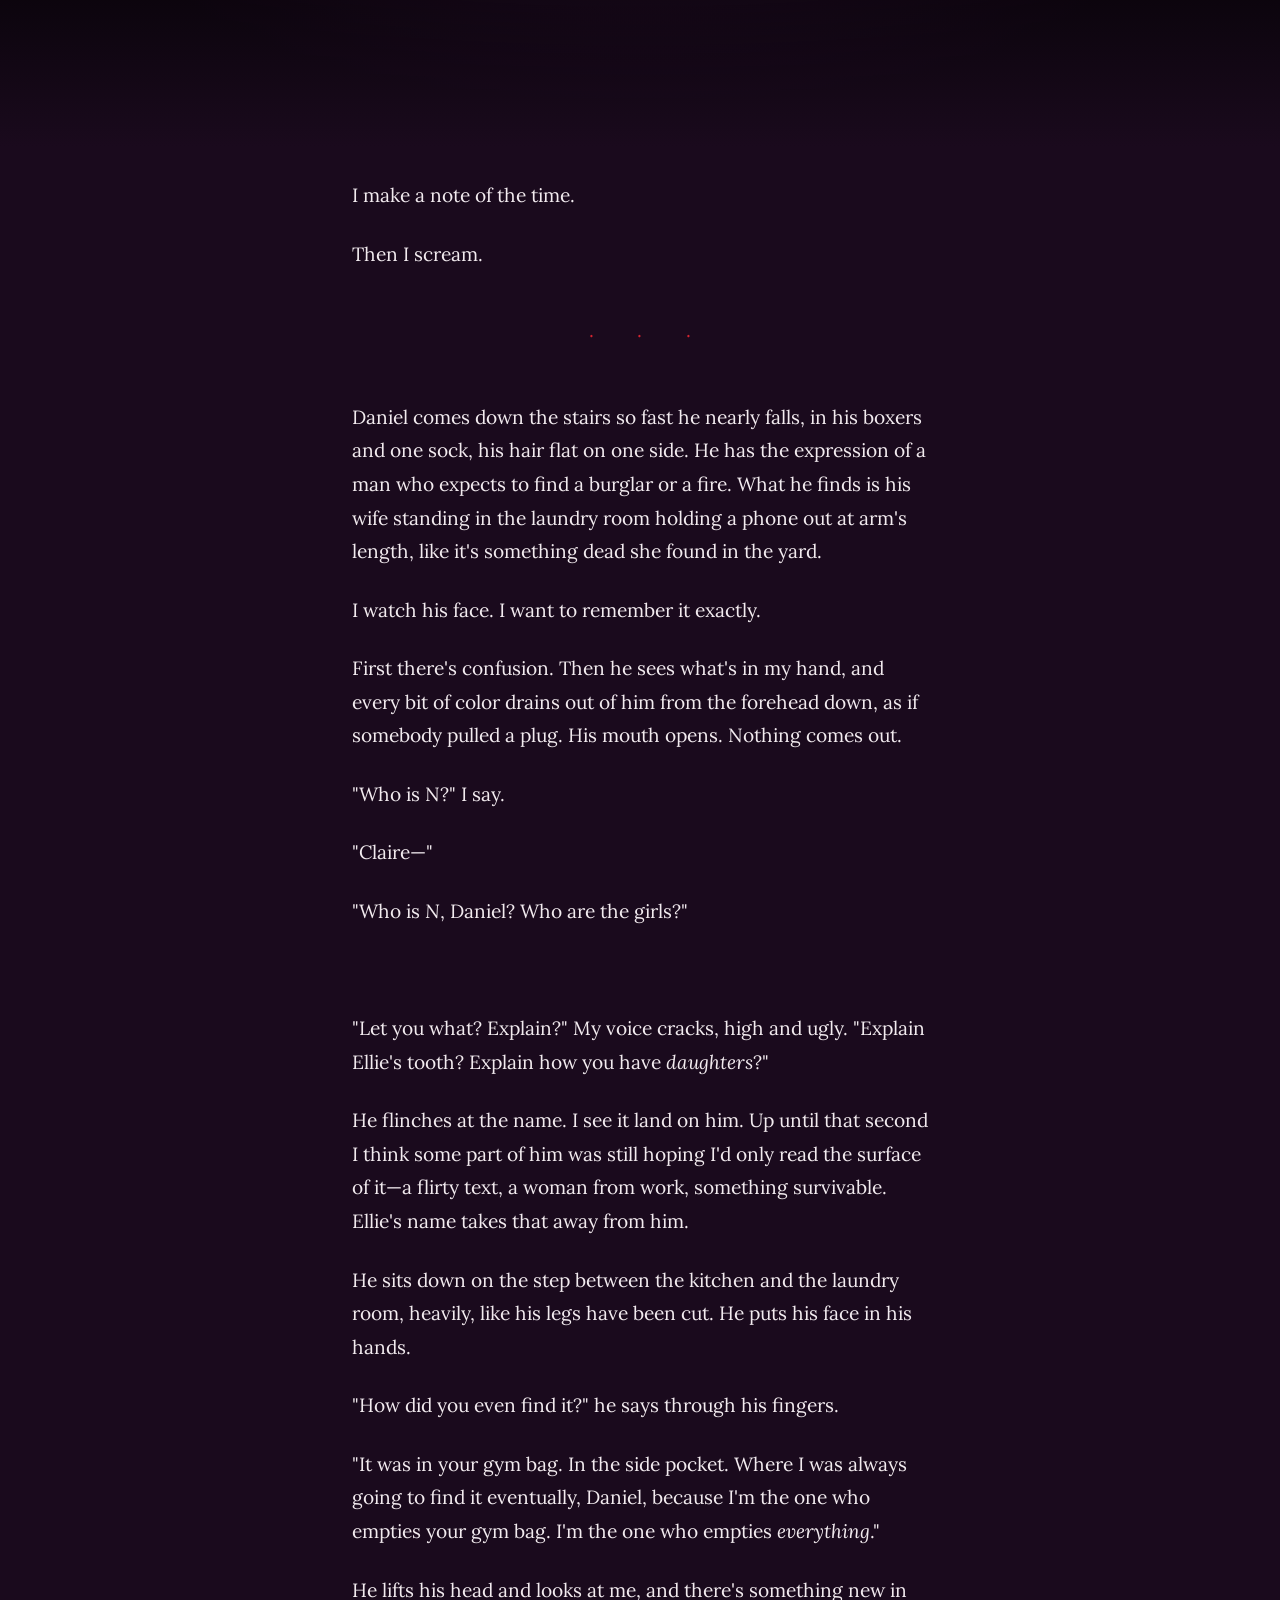
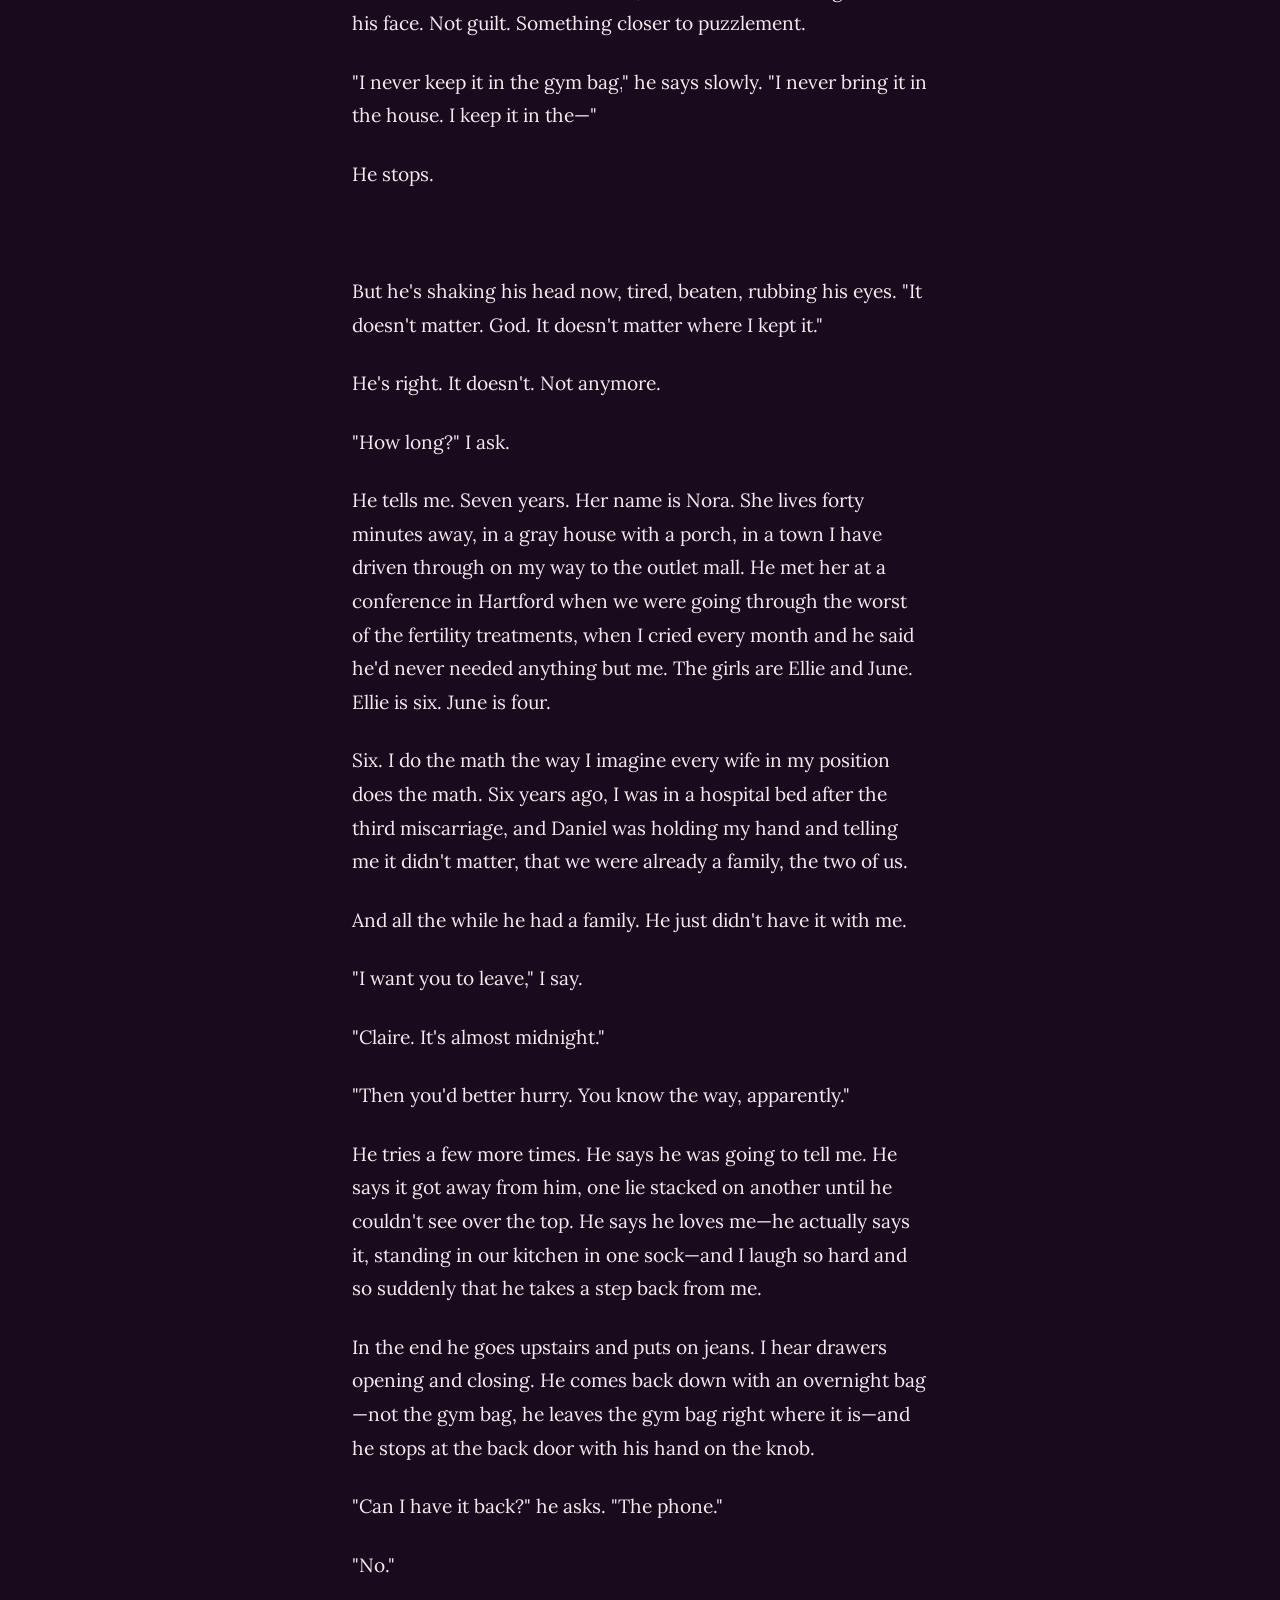
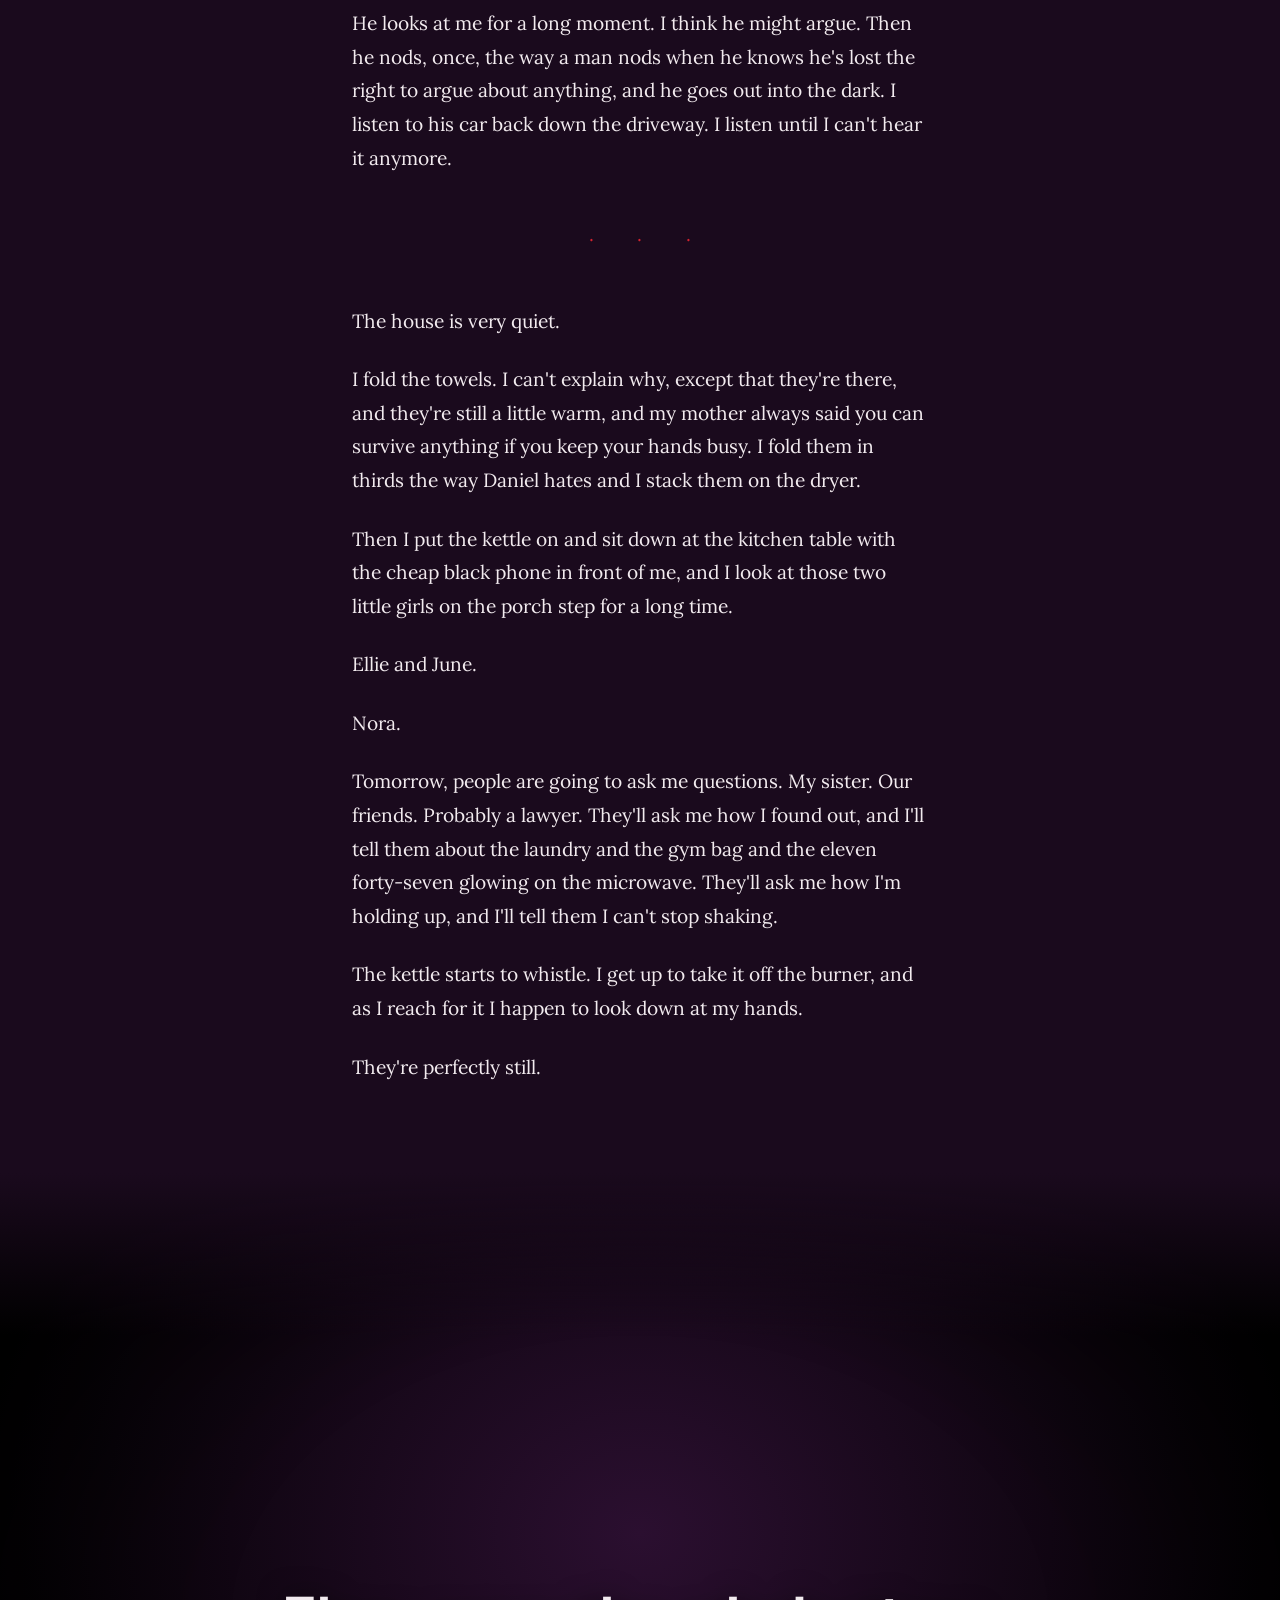
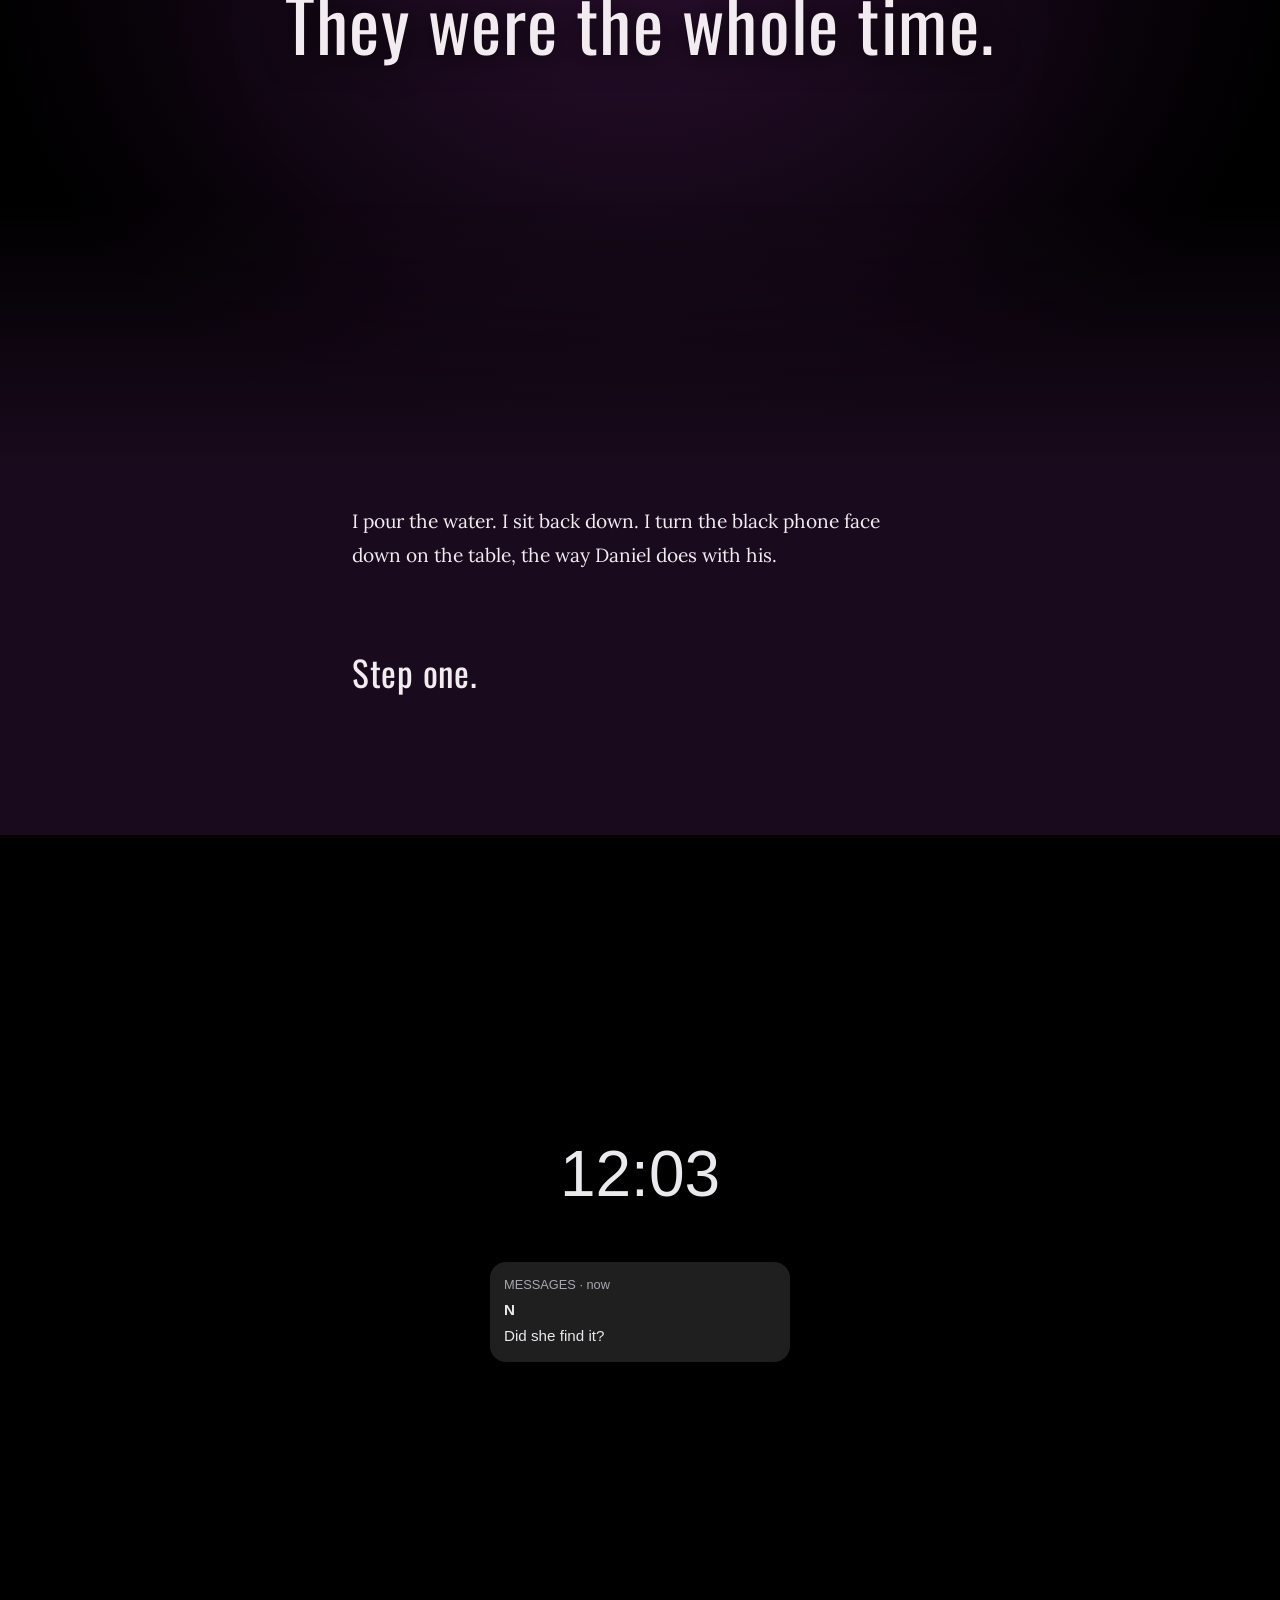
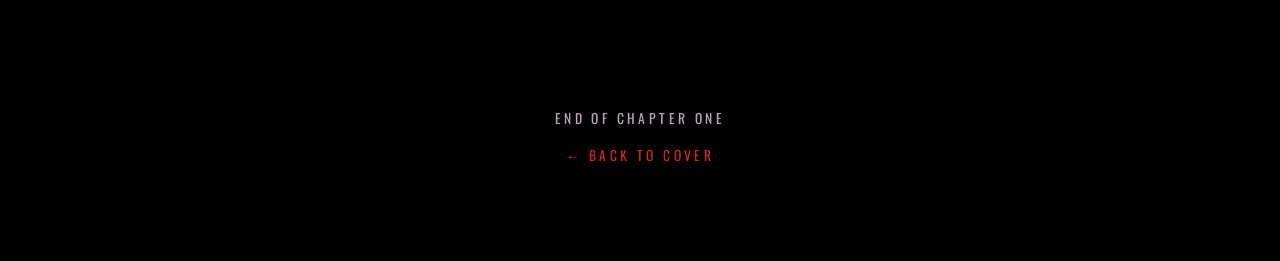
==== commit 48205749: "Rework pilot visuals: cold-open hook, photo cover, cinematic scenes Replace the hand-drawn SVG cover" ====
--- a/book/chapter-1.html
+++ b/book/chapter-1.html
@@ -40,7 +40,15 @@
 
   <p data-reveal>And then my hand touches something hard in the zippered pocket along the side. Something that isn't a key and isn't a water bottle.</p>
 
-  <p class="beat" data-reveal>It's a phone.</p>
+</article>
+
+<section class="scene" data-scene style="--img:url('img/scene-1.jpg')" aria-label="A phone glowing inside a gym bag">
+  <div class="scene-img" role="presentation"></div>
+  <div class="scene-flicker" aria-hidden="true"></div>
+  <p class="scene-line" data-reveal>It's a phone.</p>
+</section>
+
+<article>
 
   <p data-reveal>Not <em>his</em> phone. His phone is upstairs on the nightstand, face down, charging next to his reading glasses, the way it has been every night since we got married. This one is smaller. Black. Cheap. The kind of phone you buy at a gas station, still with the plastic film half-peeled off the back.</p>
 
@@ -81,7 +89,15 @@
 
   <p data-reveal>She has Daniel's eyes. That's the part I can't get past. Gray, and a little too far apart, so that he always looks slightly surprised. I have looked into those eyes across a dinner table four thousand times. And there they are, in the face of a child I have never seen, on a porch I have never stood on, in a town I am now certain is not Providence.</p>
 
-  <p class="beat" data-reveal>Daddy.</p>
+</article>
+
+<section class="scene" data-scene style="--img:url('img/scene-2.jpg')" aria-label="A photo of two little girls on a porch">
+  <div class="scene-img" role="presentation"></div>
+  <div class="scene-flicker" aria-hidden="true"></div>
+  <p class="scene-line" data-reveal>Daddy.</p>
+</section>
+
+<article>
 
   <p data-reveal><span data-glitch>I had no idea.</span> I need you to believe that. Twelve years, and I had no idea at all.</p>
 
@@ -90,7 +106,11 @@
   <p data-reveal>The microwave clock across the room glows green in the dark.</p>
 </article>
 
-<p class="clock" data-reveal aria-label="11:47">11:47</p>
+<section class="scene" data-scene style="--img:url('img/scene-3.jpg')" aria-label="A microwave clock glowing 11:47 in a dark kitchen">
+  <div class="scene-img" role="presentation"></div>
+  <div class="scene-flicker" aria-hidden="true"></div>
+  <p class="clock" data-reveal>11:47</p>
+</section>
 
 <article>
   <p data-reveal><span data-clue>I make a note of the time.</span></p>
@@ -177,7 +197,15 @@
 
   <p data-reveal>They're perfectly still.</p>
 
-  <p class="beat" data-reveal>They were the whole time.</p>
+</article>
+
+<section class="scene" data-scene style="--img:url('img/scene-4.jpg')" aria-label="A woman's hands resting perfectly still beside a cup of tea">
+  <div class="scene-img" role="presentation"></div>
+  <div class="scene-flicker" aria-hidden="true"></div>
+  <p class="scene-line" data-reveal>They were the whole time.</p>
+</section>
+
+<article>
 
   <p data-reveal>I pour the water. I sit back down. I turn the black phone face down on the table, the way Daniel does with his.</p>
 
--- a/book/style.css
+++ b/book/style.css
@@ -194,6 +194,62 @@
   75% { transform: translateX(3px) rotate(1deg); }
 }
 
+
+/* ---------- Full-screen cinematic scenes ---------- */
+.scene {
+  position: relative;
+  min-height: 100vh;
+  display: grid;
+  place-items: center;
+  overflow: hidden;
+  background: radial-gradient(ellipse at 50% 40%, #2b0f30, #000 75%);
+  isolation: isolate;
+}
+.scene-img {
+  position: absolute;
+  inset: 0;
+  z-index: -2;
+  background: var(--img) center / cover no-repeat;
+  transform: scale(calc(1.04 + var(--p, 0) * 0.16));
+  filter: brightness(calc(0.95 - var(--p, 0) * 0.35)) saturate(1.1);
+  will-change: transform;
+}
+.scene::after {
+  content: "";
+  position: absolute;
+  inset: 0;
+  z-index: -1;
+  background:
+    linear-gradient(to bottom, var(--night) 0%, transparent 18%, transparent 70%, var(--night) 100%),
+    radial-gradient(ellipse at center, transparent 45%, rgba(0, 0, 0, 0.7) 100%);
+}
+.scene-flicker {
+  position: absolute;
+  inset: 0;
+  z-index: -1;
+  background: #000;
+  opacity: 0;
+  animation: flicker 9s steps(1) infinite;
+  pointer-events: none;
+}
+@keyframes flicker {
+  0%, 61%, 63%, 64%, 100% { opacity: 0; }
+  62%   { opacity: 0.55; }
+  63.5% { opacity: 0.3; }
+}
+.scene-line {
+  font-family: var(--display);
+  font-size: clamp(2.2rem, 10vw, 4.5rem);
+  line-height: 1.1;
+  text-align: center;
+  padding: 0 16px;
+  margin: 0;
+  color: var(--paper);
+  text-shadow: 0 4px 30px rgba(0, 0, 0, 0.9);
+  letter-spacing: 0.02em;
+}
+.scene .clock { margin: 0; }
+
 /* Clock graphic */
 .clock {
   font-family: var(--display);
@@ -258,6 +314,7 @@
     animation: none !important;
     transition: none !important;
   }
+  .scene-img { transform: scale(1.04); filter: brightness(0.8); }
   html.js [data-reveal],
   html.js .ending .lock,
   html.js .ending .notice { opacity: 1; transform: none; }
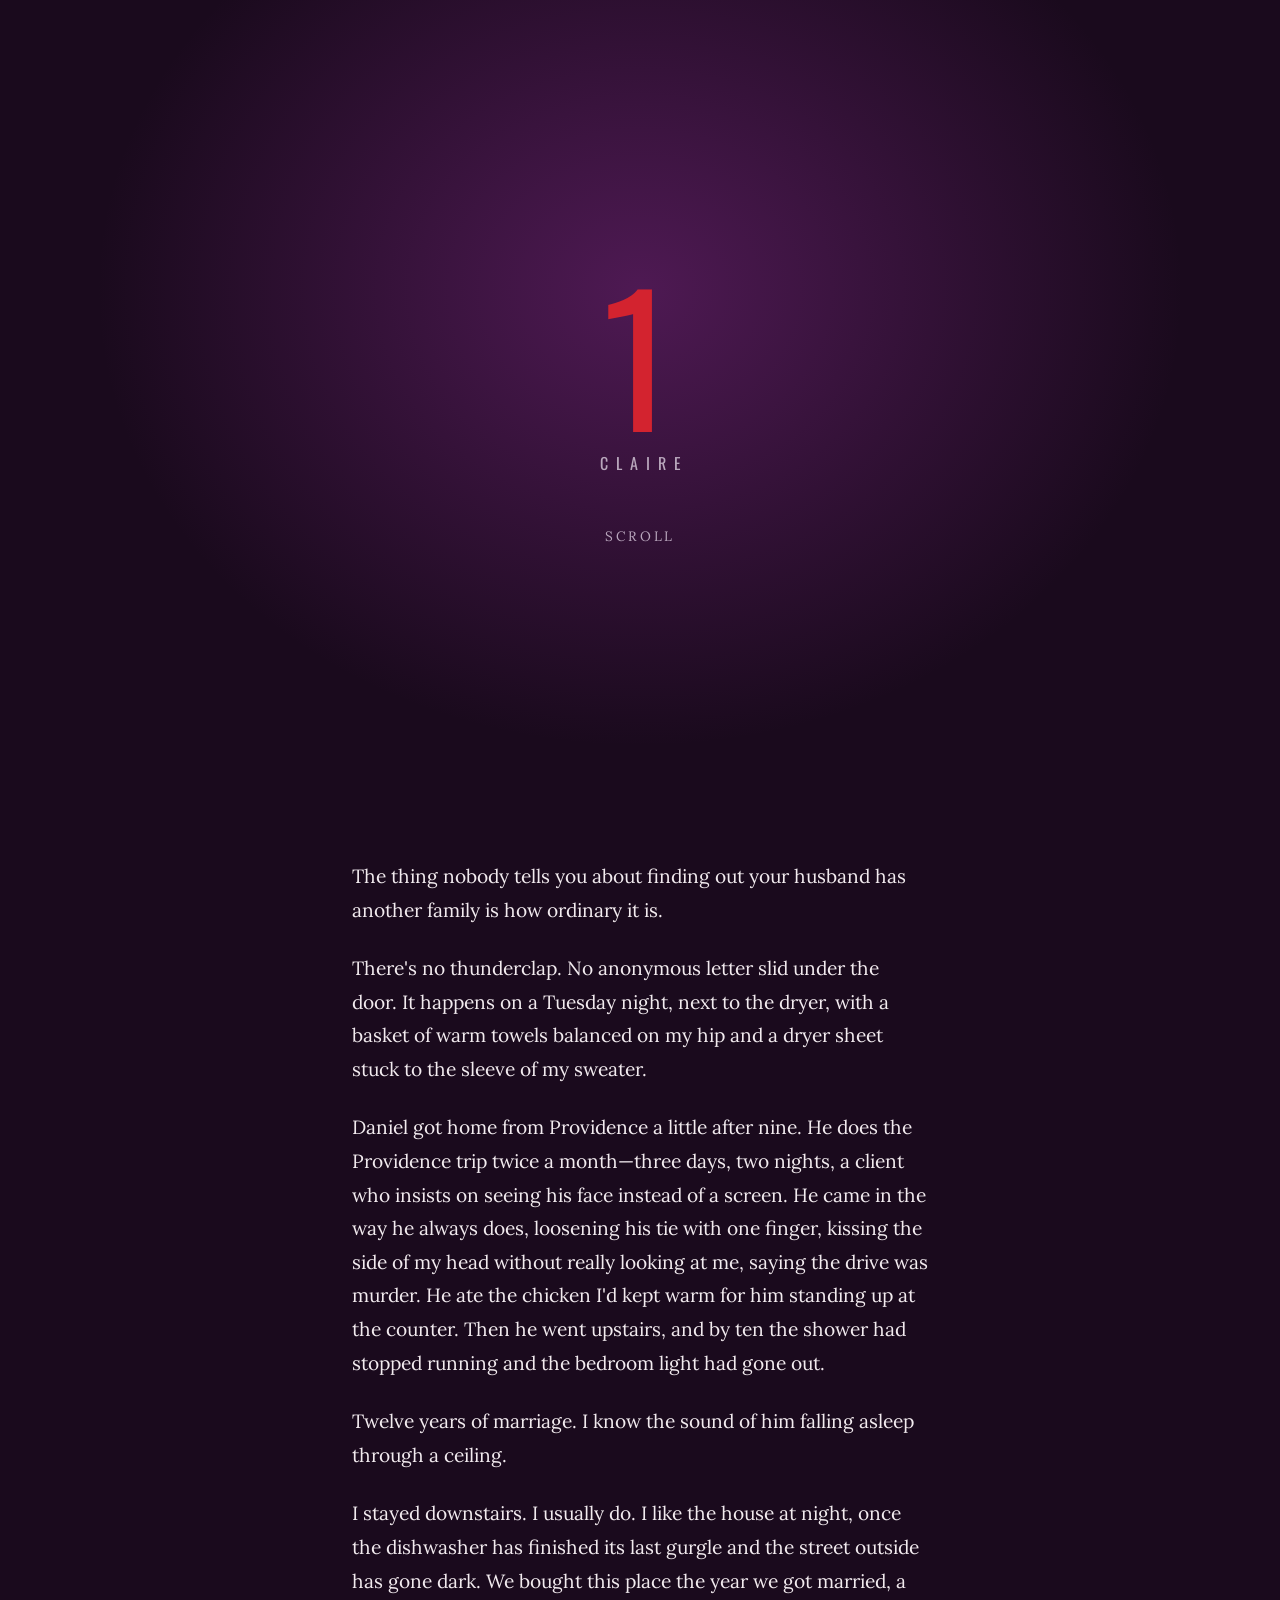
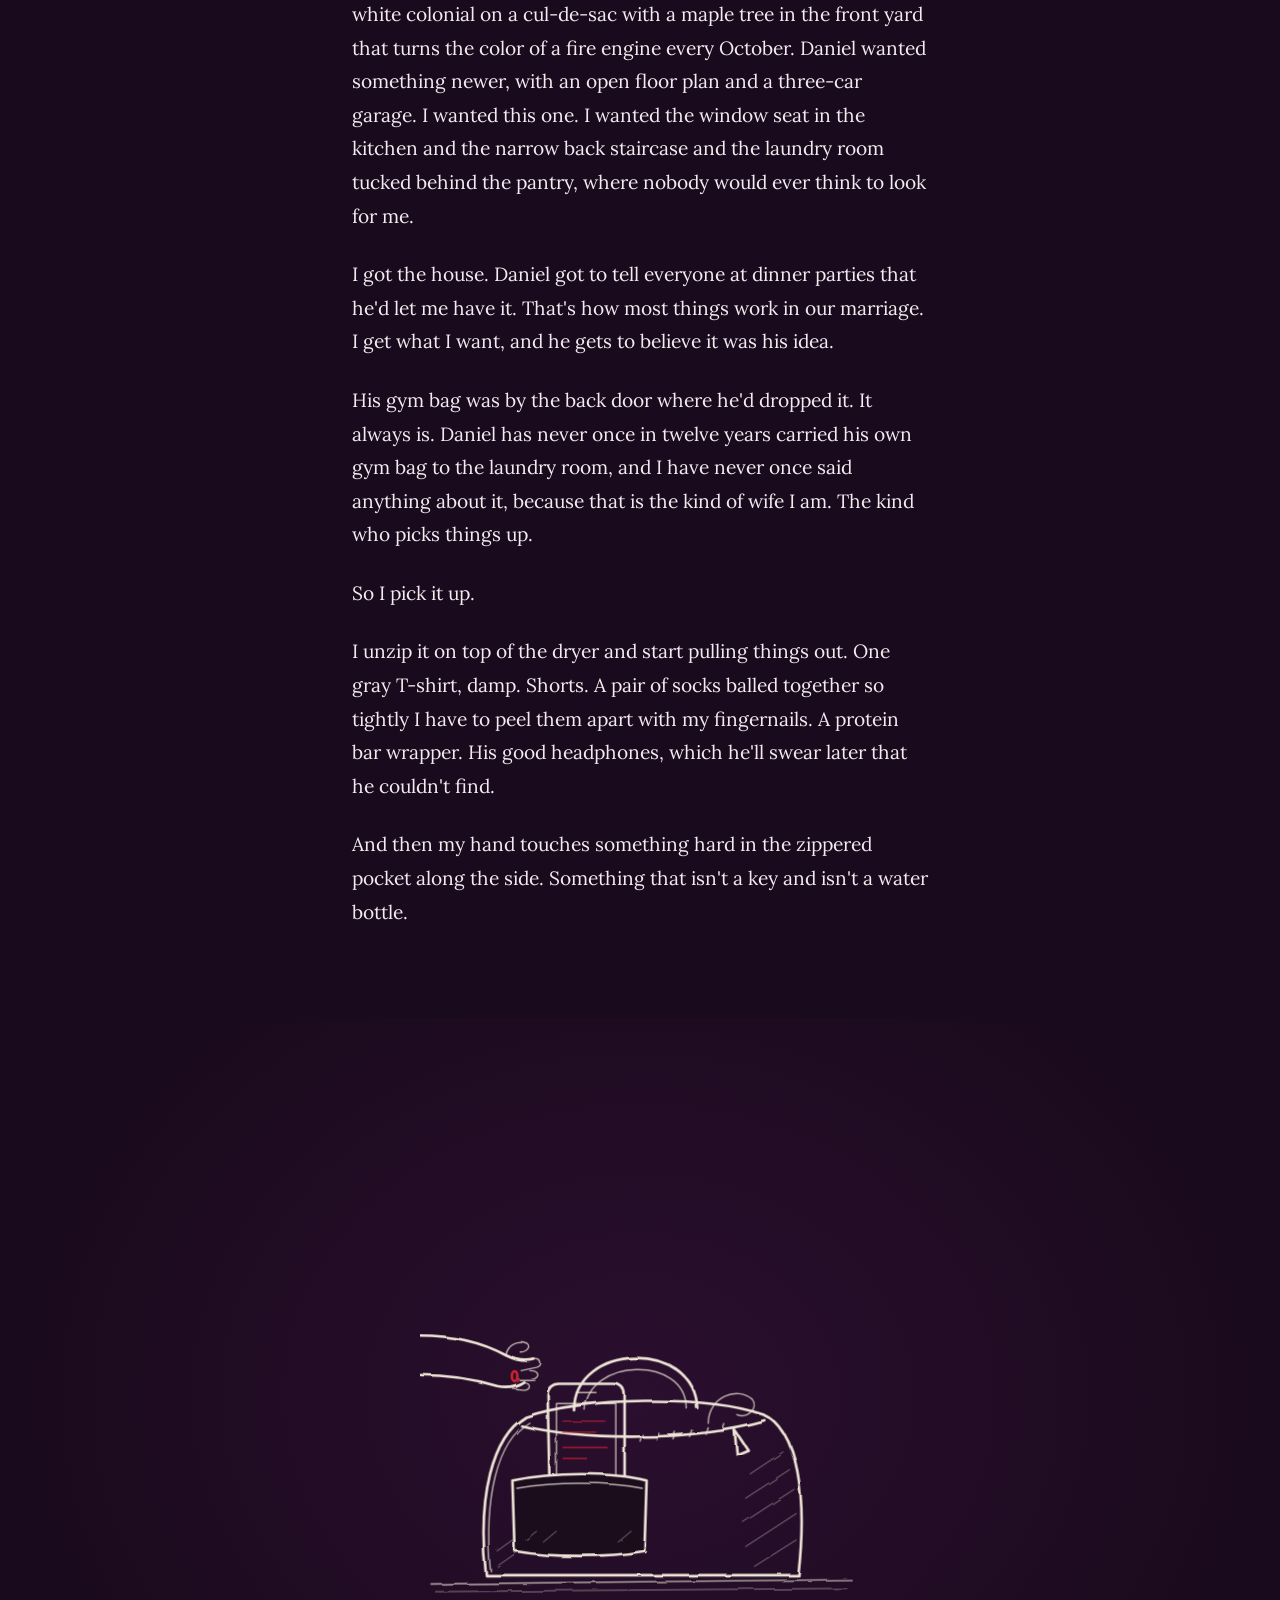
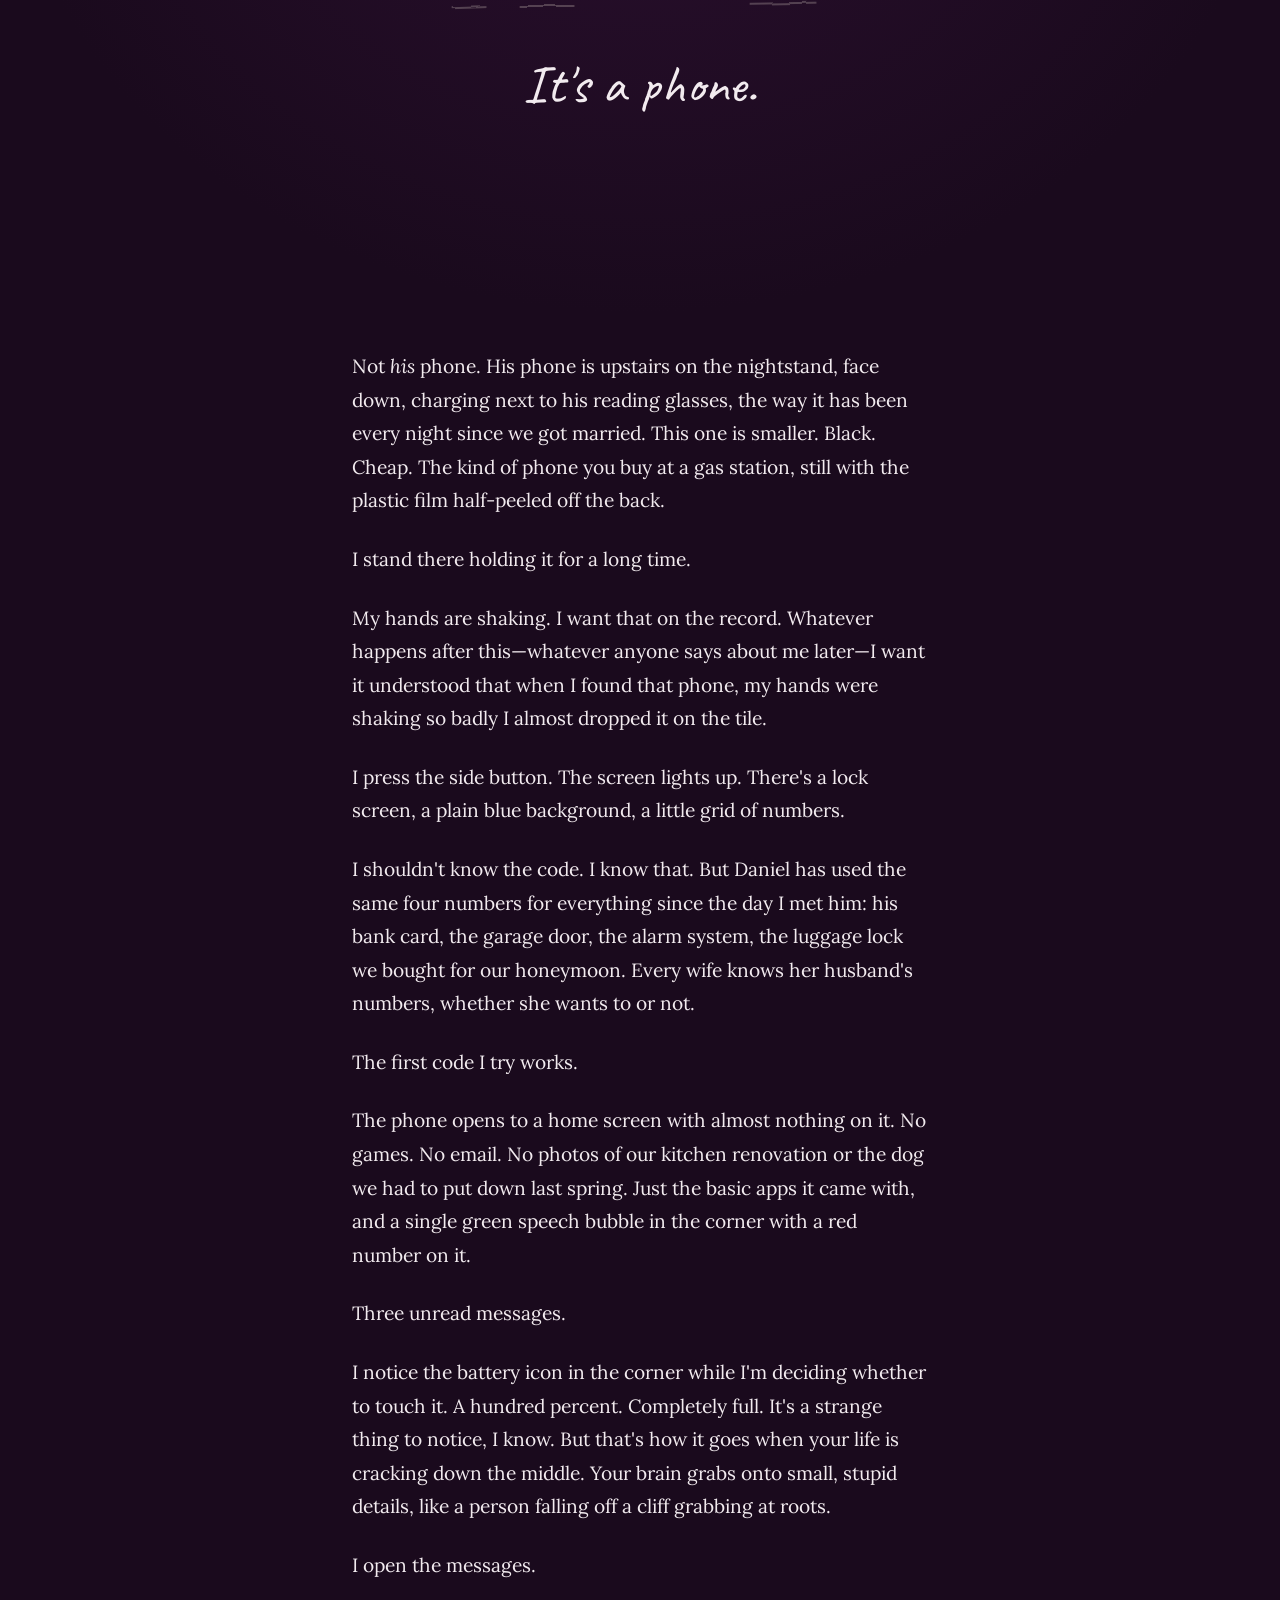
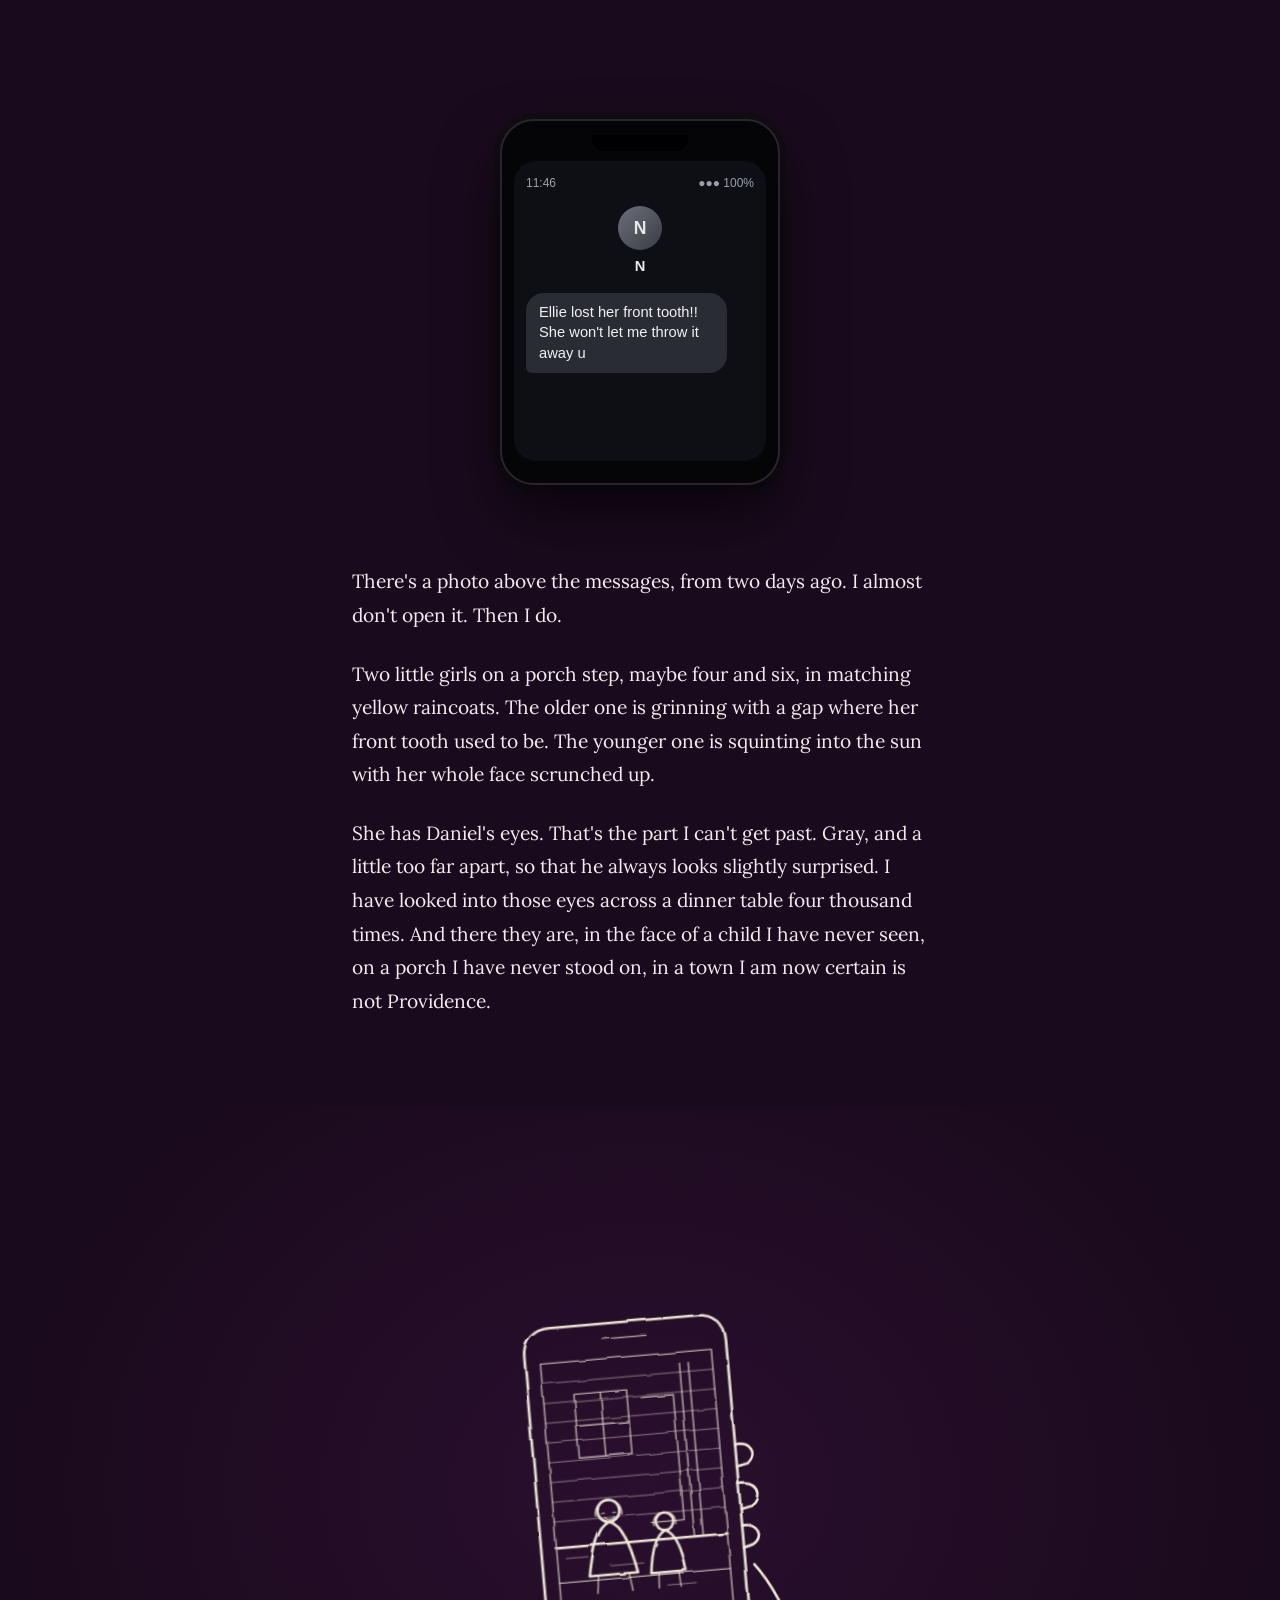
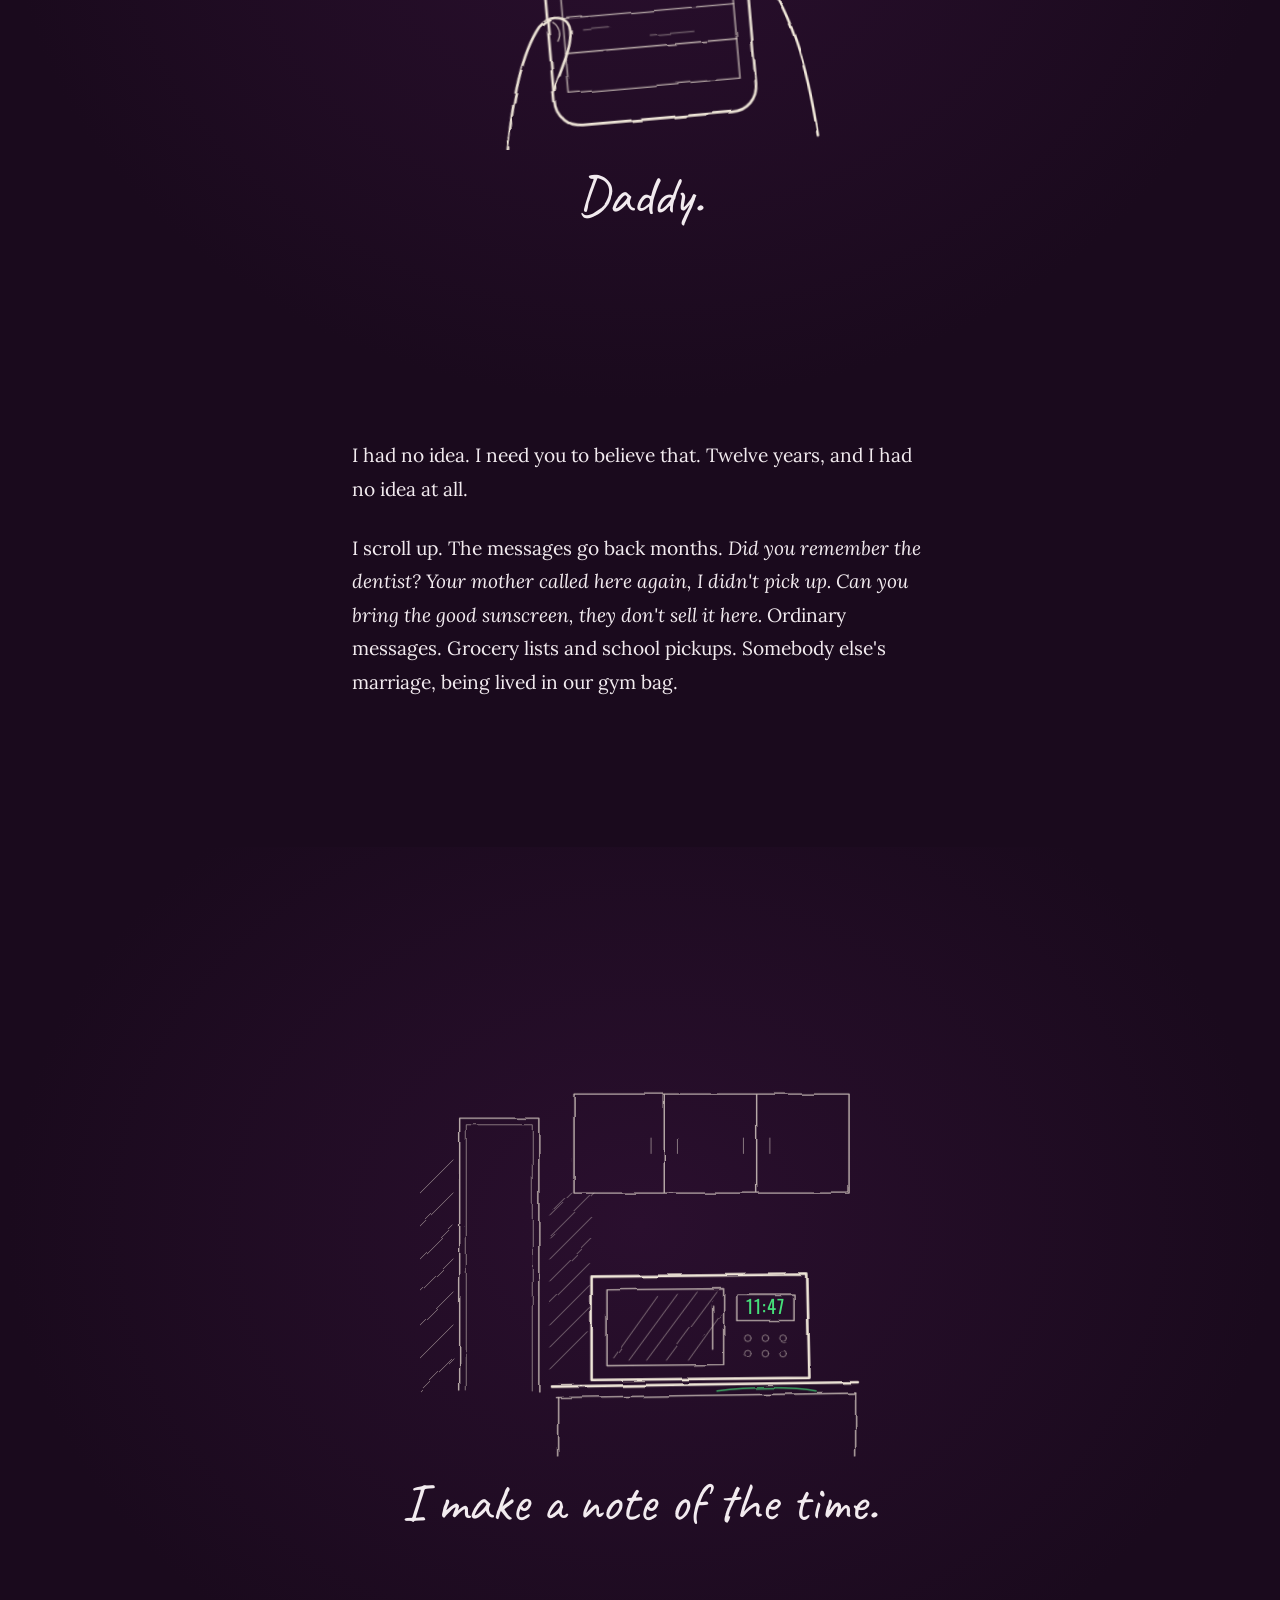
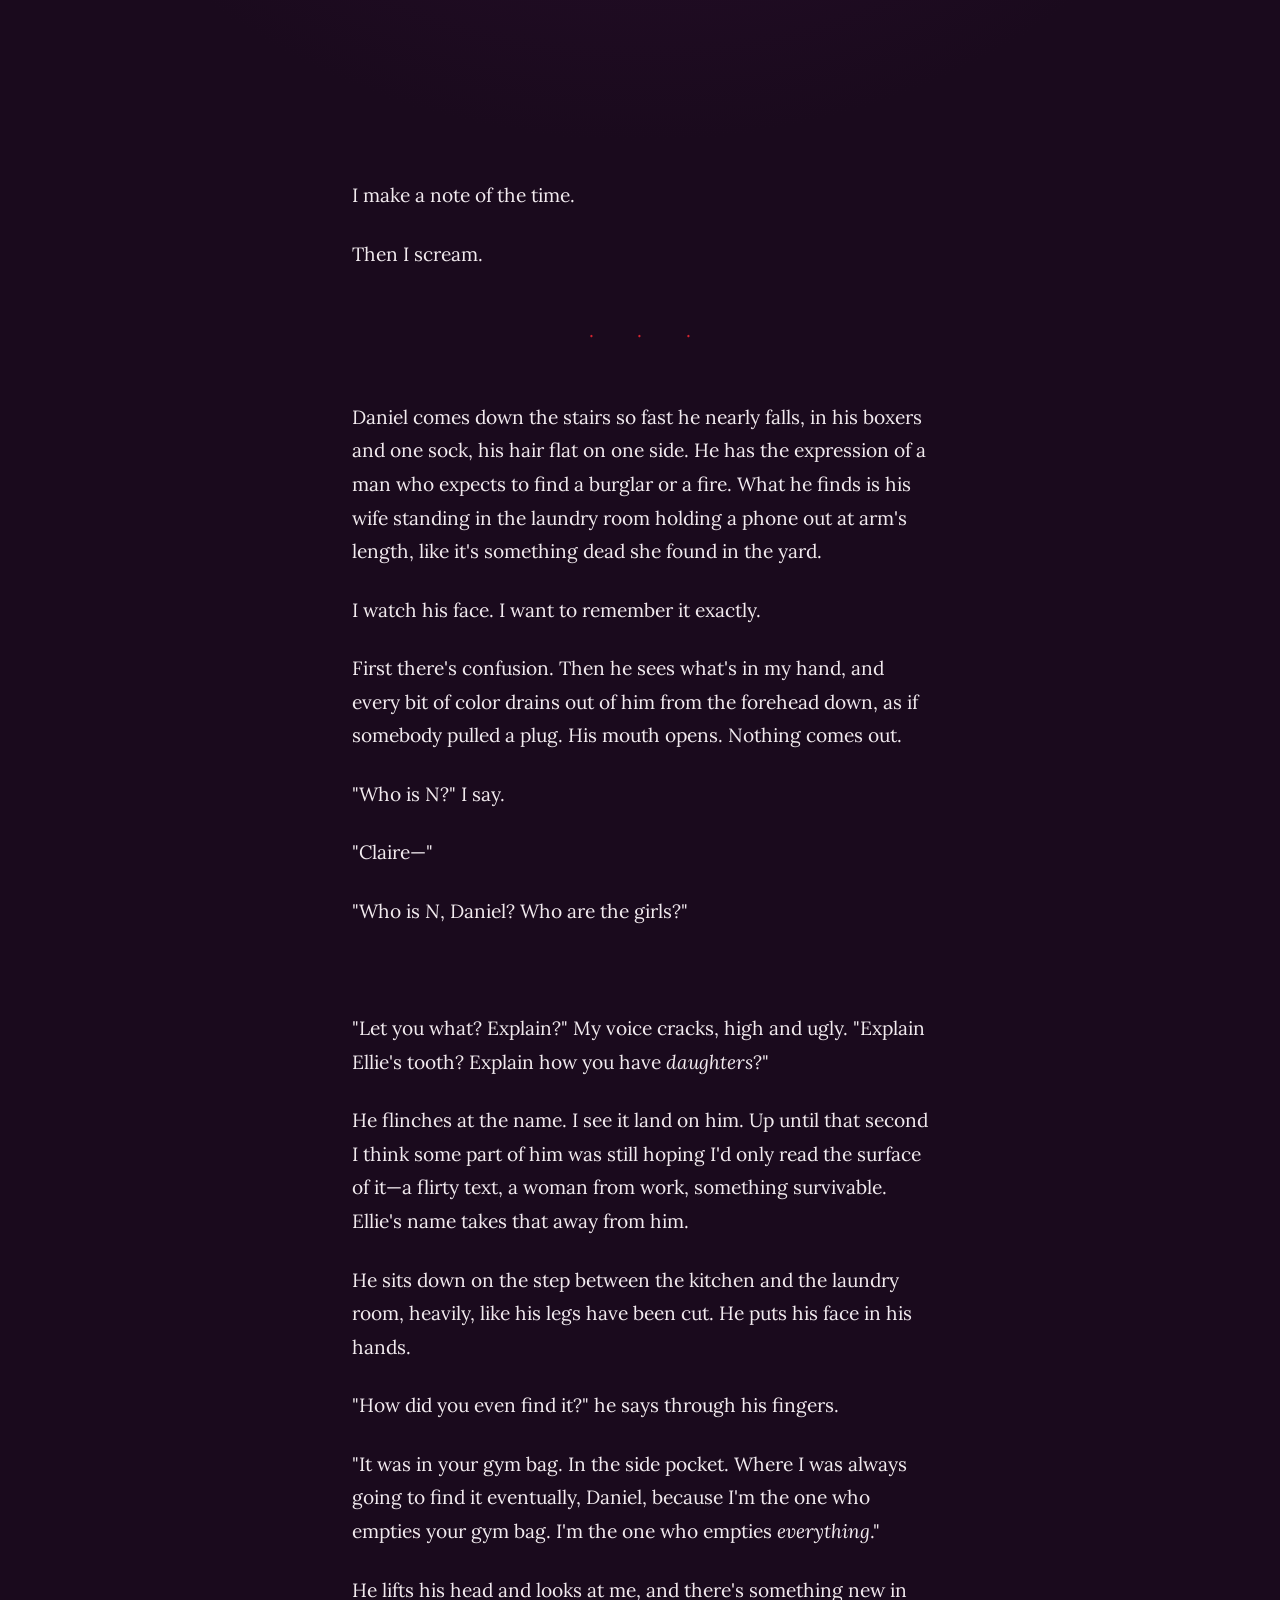
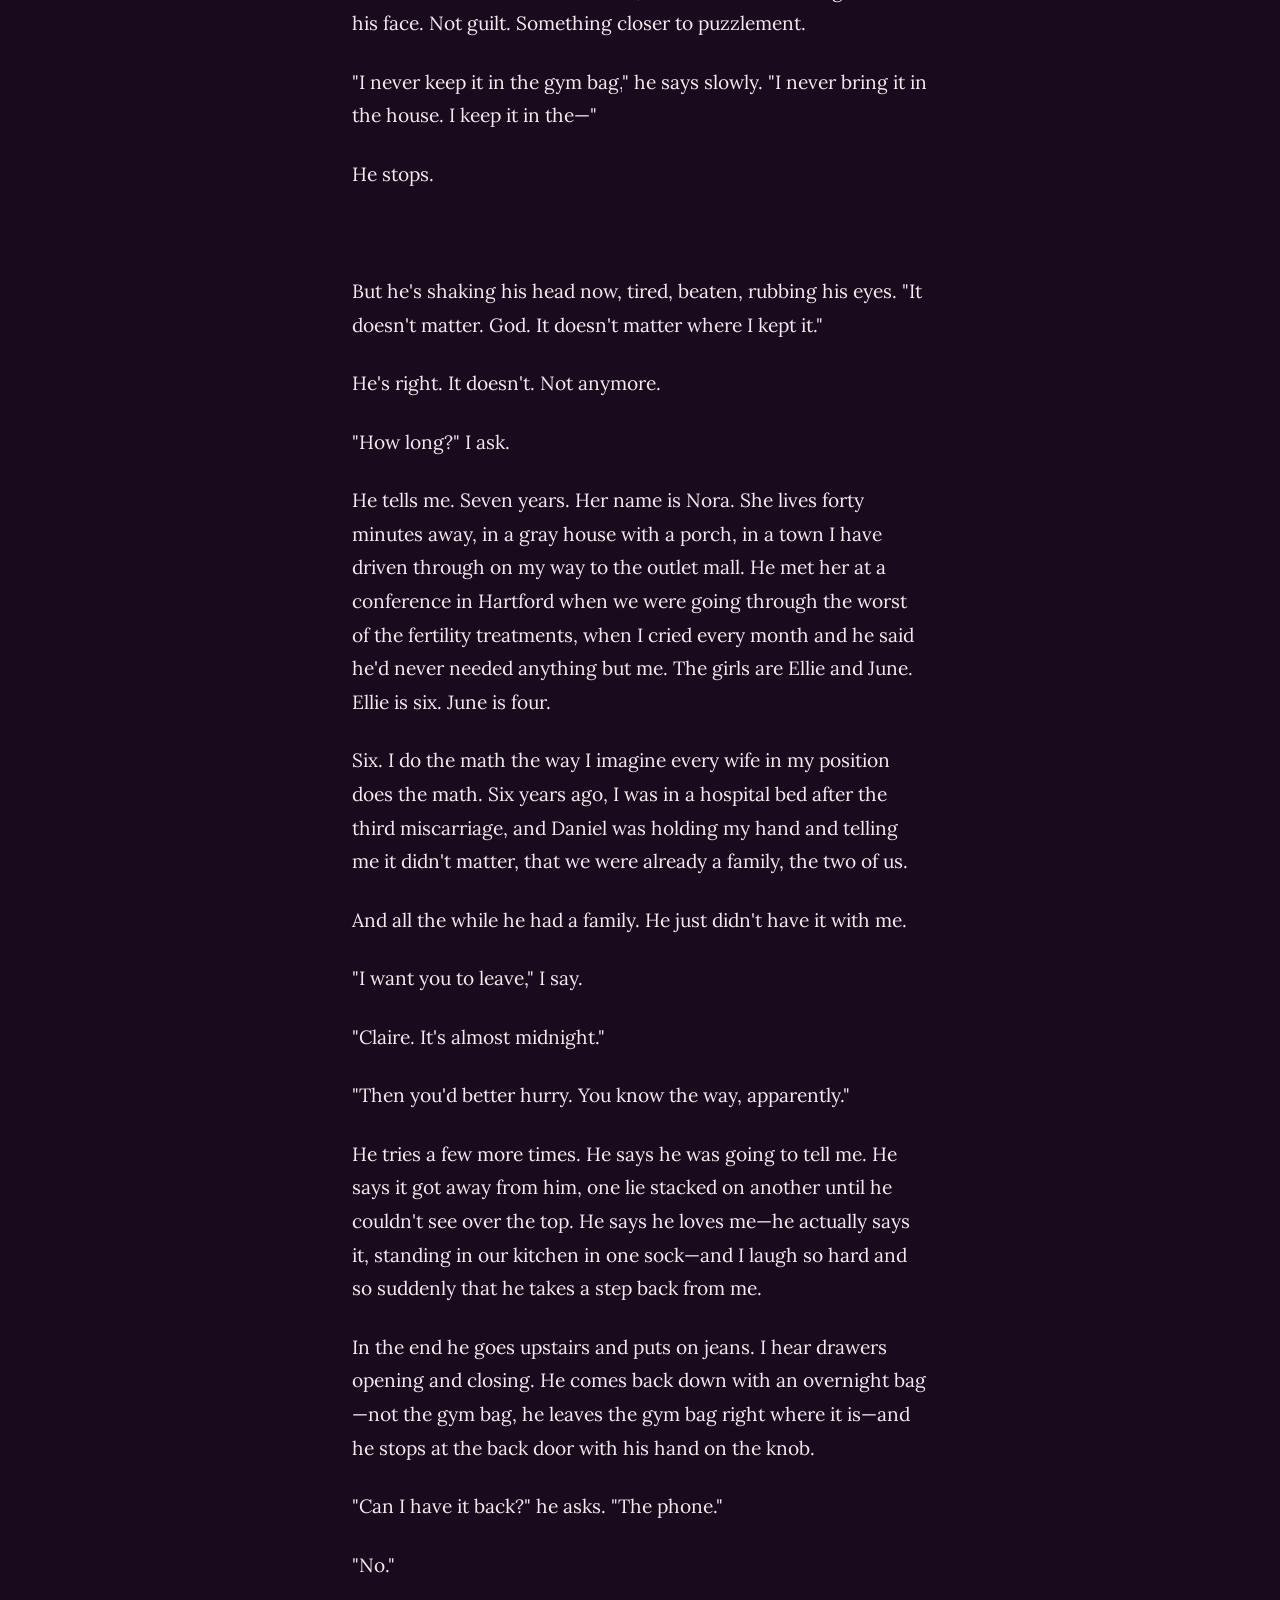
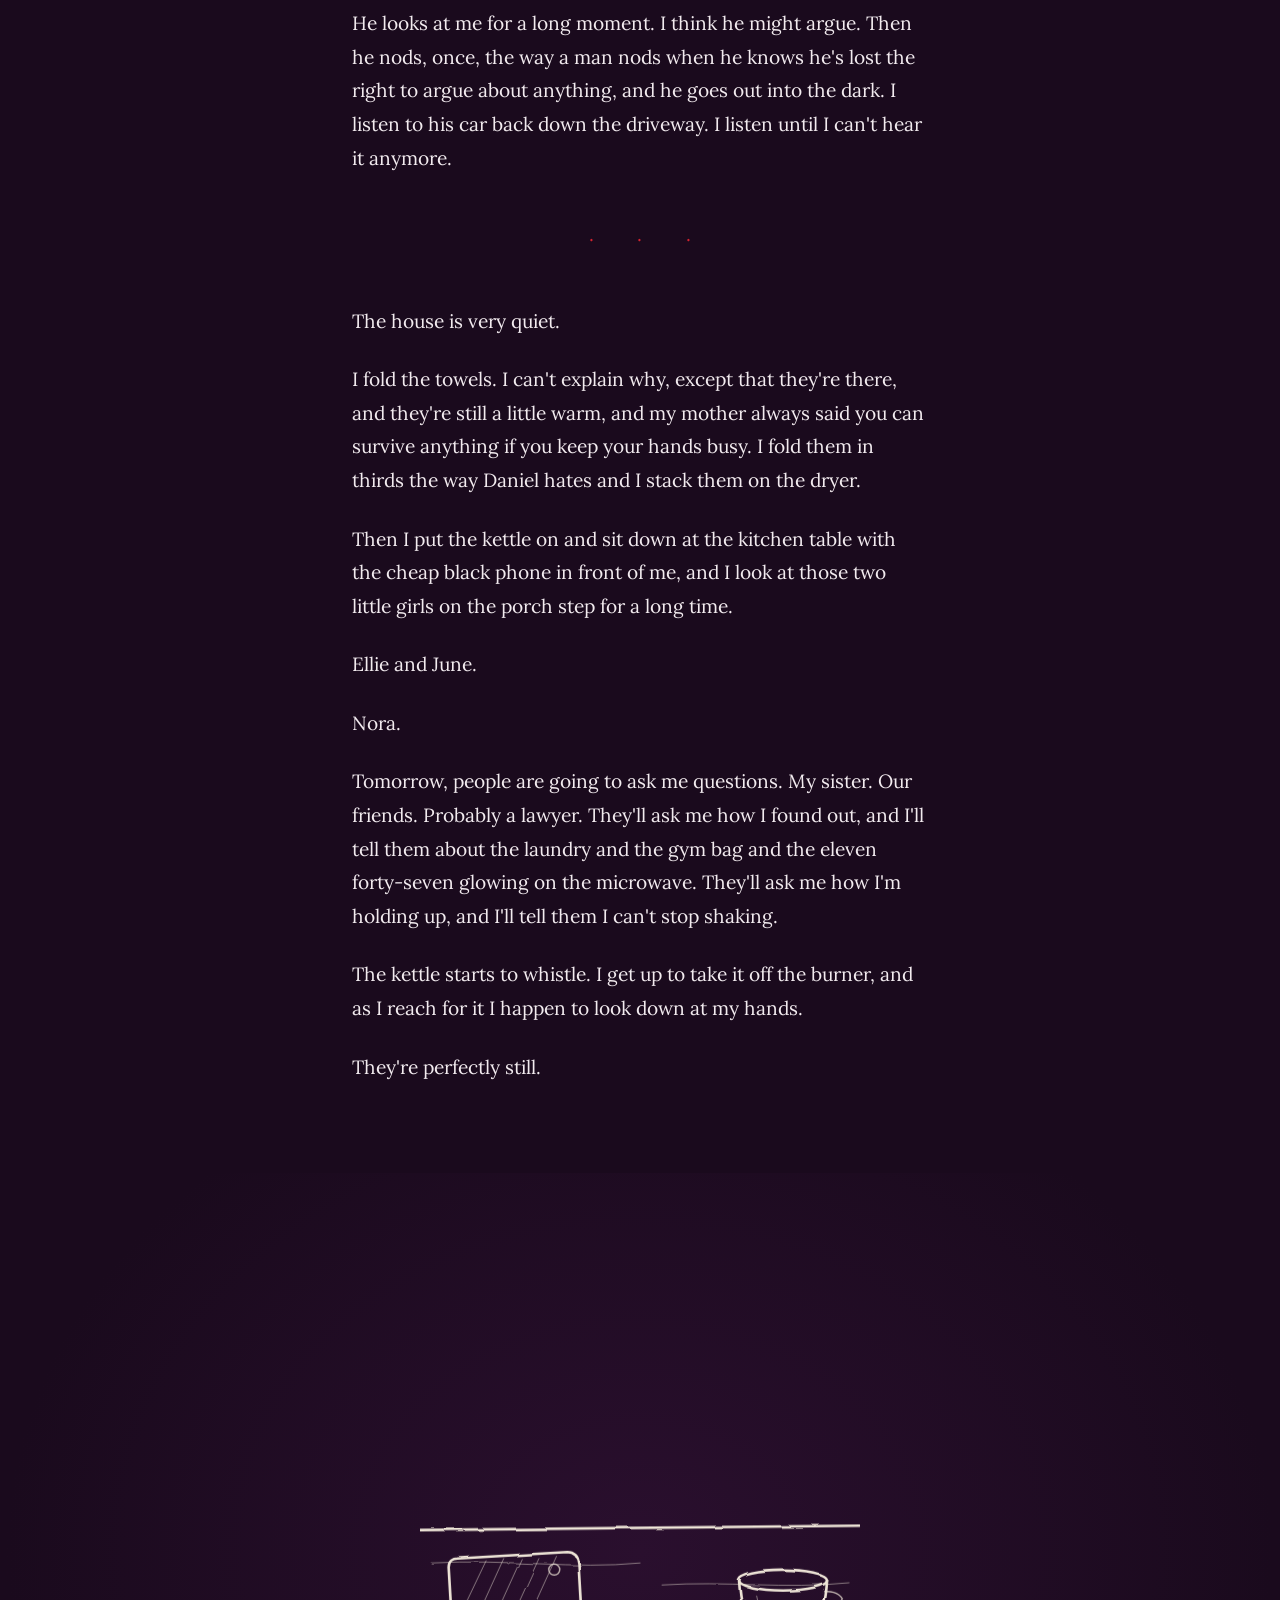
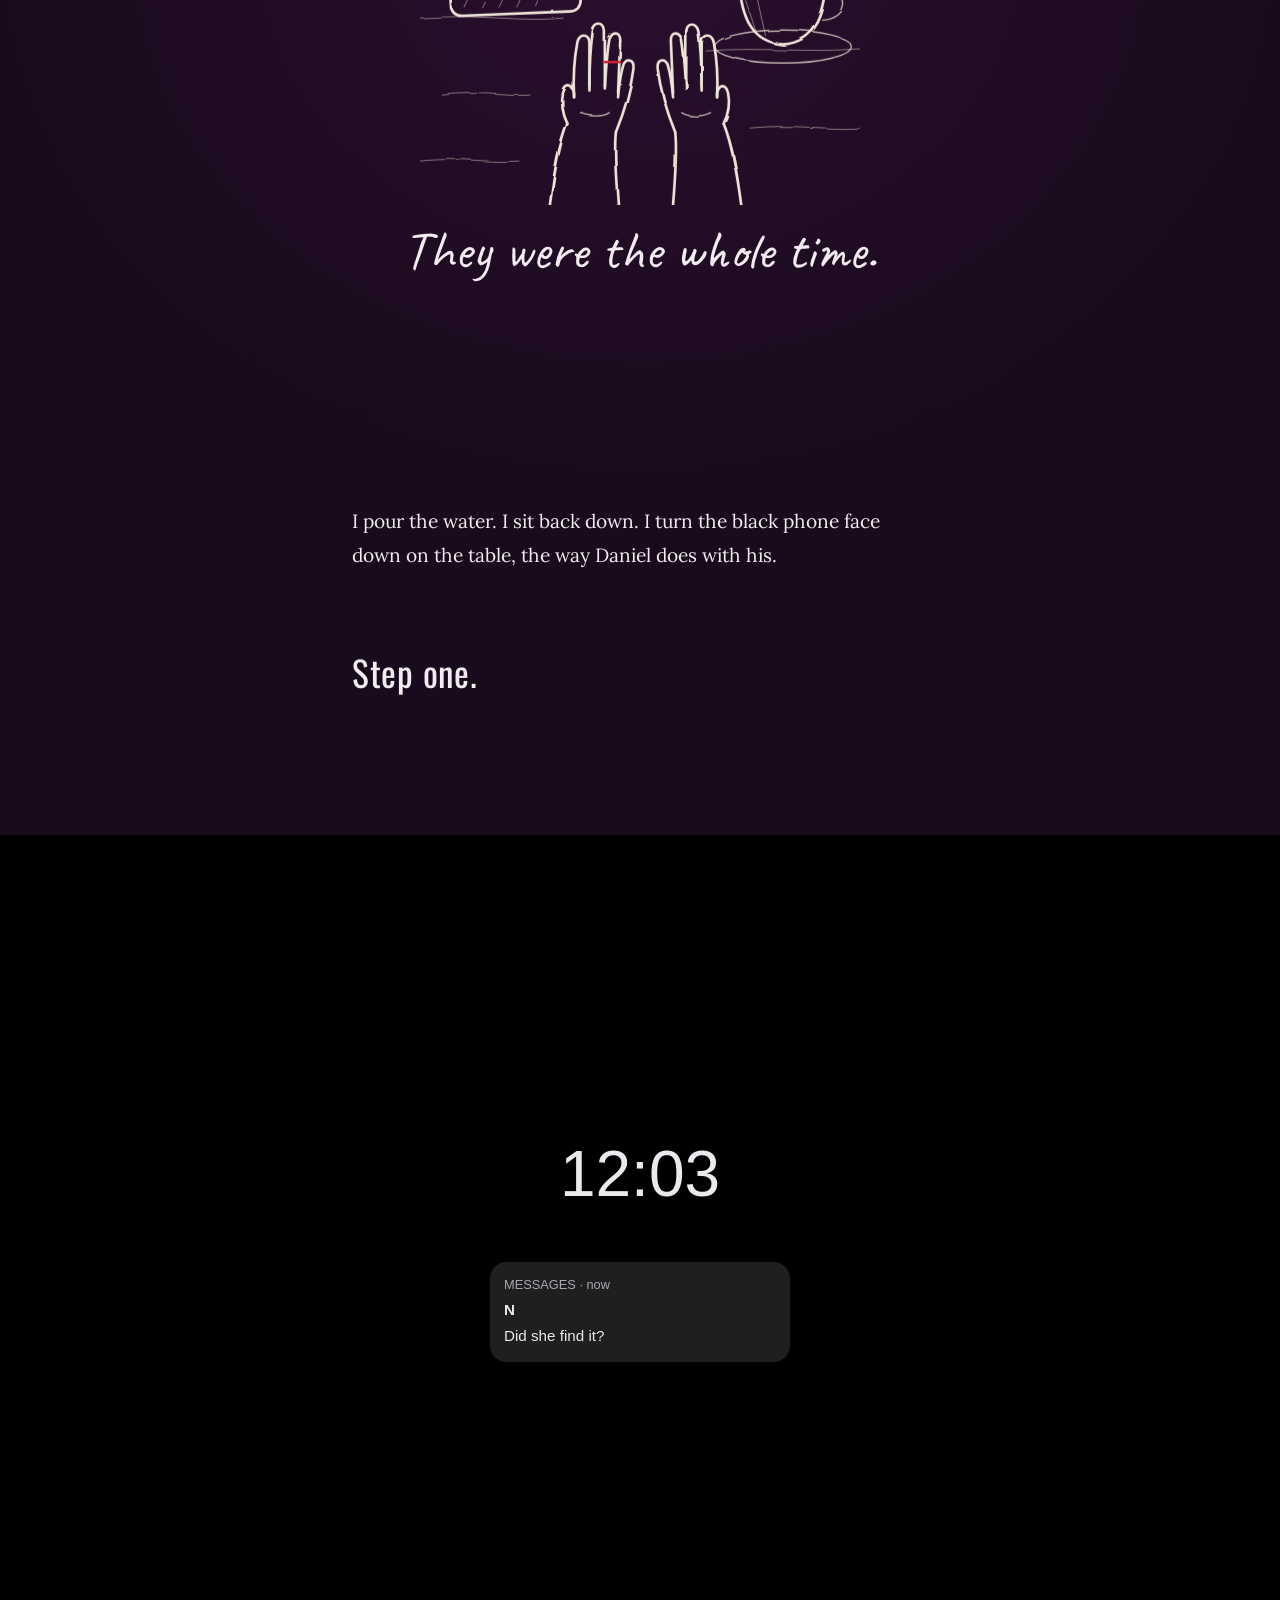
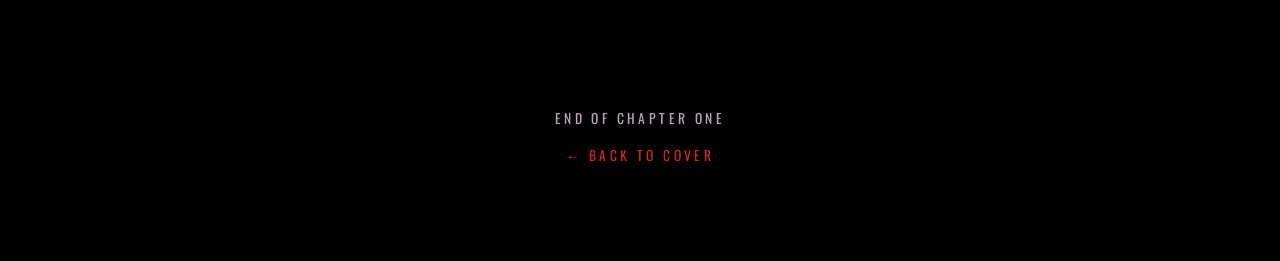
==== commit aa18025e: "Use author's cover and redraw scenes as moving sketches Cover is the author-supplied image with slow" ====
--- a/book/chapter-1.html
+++ b/book/chapter-1.html
@@ -6,10 +6,16 @@
 <title>Chapter One — Second Home</title>
 <meta name="description" content="Second Home by D.H. (Dina Helmy). Chapter One: Claire.">
 <link rel="preconnect" href="https://fonts.googleapis.com">
-<link rel="stylesheet" href="https://fonts.googleapis.com/css2?family=Lora:ital,wght@0,400;0,600;1,400&family=Oswald:wght@400;600&display=swap">
+<link rel="stylesheet" href="https://fonts.googleapis.com/css2?family=Caveat:wght@500;700&family=Lora:ital,wght@0,400;0,600;1,400&family=Oswald:wght@400;600&display=swap">
 <link rel="stylesheet" href="style.css">
 </head>
 <body>
+<svg width="0" height="0" style="position:absolute" aria-hidden="true" focusable="false">
+  <filter id="boil" x="-5%" y="-5%" width="110%" height="110%">
+    <feTurbulence data-boil type="fractalNoise" baseFrequency="0.035" numOctaves="2" seed="1"/>
+    <feDisplacementMap in="SourceGraphic" scale="3"/>
+  </filter>
+</svg>
 
 <header class="chapter-head">
   <div>
@@ -42,9 +48,56 @@
 
 </article>
 
-<section class="scene" data-scene style="--img:url('img/scene-1.jpg')" aria-label="A phone glowing inside a gym bag">
-  <div class="scene-img" role="presentation"></div>
-  <div class="scene-flicker" aria-hidden="true"></div>
+<section class="scene" aria-label="Sketch: a phone glowing and buzzing inside a gym bag, a hand reaching for it">
+  <svg viewBox="0 0 400 380" data-sketch role="img" aria-hidden="true">
+    <g class="boil">
+      <!-- dryer top -->
+      <path class="ink thin" d="M10 330 L392 326"/>
+      <path class="ink hair" d="M14 337 L388 334"/>
+      <path class="ink hair" d="M30 352 L60 351 M90 350 L140 350 M300 348 L360 347"/>
+      <!-- bag body -->
+      <path class="ink" d="M60 322 C52 250 66 196 96 178 C150 160 260 158 312 176 C344 190 352 250 344 322 Z"/>
+      <path class="ink thin" d="M64 318 C58 252 70 200 99 183"/>
+      <!-- handles -->
+      <path class="ink" d="M140 172 C140 110 250 108 252 170"/>
+      <path class="ink thin" d="M150 172 C152 124 242 122 242 170"/>
+      <!-- zipper, half open -->
+      <path class="ink" d="M92 186 C150 200 250 200 314 182"/>
+      <path class="ink thin" d="M200 200 l2 -6 M215 199 l2 -6 M230 198 l2 -6 M245 196 l2 -6 M260 194 l2 -6 M275 191 l2 -6"/>
+      <path class="ink" d="M286 190 l12 18 l-10 4 z"/>
+      <!-- shading -->
+      <path class="ink hair" d="M300 230 l30 -20 M296 252 l40 -26 M294 274 l46 -30 M296 296 l46 -30 M304 314 l38 -24"/>
+      <path class="ink hair" d="M70 300 l14 -10 M70 314 l20 -14"/>
+      <!-- sock spilling out -->
+      <path class="ink thin" d="M262 184 C262 160 288 150 302 162 C308 170 298 180 288 176"/>
+      <!-- the phone -->
+      <g class="buzz">
+        <rect class="glow" x="124" y="166" width="54" height="70" rx="4"/>
+        <path class="ink" d="M118 250 L116 158 C116 152 120 148 126 148 L176 148 C182 148 186 152 186 158 L186 250"/>
+        <path class="ink thin" d="M124 166 L178 166 L178 240 L124 240 Z"/>
+        <path class="ink thin" d="M142 156 L160 156"/>
+        <path class="ink thin red" d="M130 182 L168 182 M130 192 L160 192 M130 206 L170 206 M130 216 L152 216"/>
+      </g>
+      <!-- side pocket, in front of the phone -->
+      <path class="ink occlude" d="M84 236 C120 228 176 228 206 236 L204 300 C170 306 120 306 86 300 Z"/>
+      <path class="ink thin" d="M88 243 C122 237 172 237 202 243"/>
+      <path class="ink hair" d="M96 290 l10 -8 M112 292 l12 -10 M180 292 l12 -10"/>
+      <!-- her hand reaching in from the left -->
+      <path class="ink" d="M0 104 C30 104 56 110 78 122 C86 126 96 128 104 126"/>
+      <path class="ink" d="M0 140 C26 140 50 144 70 150 C80 152 88 150 94 146"/>
+      <path class="ink thin" d="M104 126 C110 125 112 131 106 133 L92 136"/>
+      <path class="ink thin" d="M100 136 C108 136 110 142 102 144 L90 144"/>
+      <path class="ink thin" d="M94 146 C100 147 100 152 94 153 L84 152"/>
+      <path class="ink thin" d="M78 122 C80 112 90 108 98 112 C102 115 98 120 92 120"/>
+      <ellipse class="ink red" cx="86" cy="141" rx="2.5" ry="4.5"/>
+    </g>
+    <!-- buzz marks -->
+    <g class="flash">
+      <path class="ink red static" d="M104 160 l-14 -8 M102 178 l-16 0 M104 196 l-14 8"/>
+      <path class="ink red static" d="M198 160 l14 -8 M200 178 l16 0 M198 196 l14 8"/>
+    </g>
+    <text class="hand-note later" x="212" y="120" transform="rotate(-6 212 120)">3 new messages</text>
+  </svg>
   <p class="scene-line" data-reveal>It's a phone.</p>
 </section>
 
@@ -91,9 +144,46 @@
 
 </article>
 
-<section class="scene" data-scene style="--img:url('img/scene-2.jpg')" aria-label="A photo of two little girls on a porch">
-  <div class="scene-img" role="presentation"></div>
-  <div class="scene-flicker" aria-hidden="true"></div>
+<section class="scene" aria-label="Sketch: a phone in her hand showing two little girls in yellow raincoats on a porch">
+  <svg viewBox="0 0 400 420" data-sketch role="img" aria-hidden="true">
+    <g class="boil" transform="rotate(-5 200 210)">
+      <!-- phone -->
+      <path class="ink" d="M132 30 L268 30 C282 30 292 40 292 54 L292 368 C292 382 282 392 268 392 L132 392 C118 392 108 382 108 368 L108 54 C108 40 118 30 132 30 Z"/>
+      <path class="ink thin" d="M180 44 L220 44"/>
+      <path class="ink thin" d="M122 62 L278 62 L278 362 L122 362 Z"/>
+      <!-- the photo: house siding -->
+      <path class="ink hair" d="M122 80 L278 80 M122 98 L278 98 M122 116 L278 116 M122 134 L278 134 M122 152 L278 152 M122 170 L278 170 M122 188 L278 188 M122 206 L278 206"/>
+      <!-- window -->
+      <path class="ink thin" d="M150 92 L198 92 L198 150 L150 150 Z M174 92 L174 150 M150 121 L198 121"/>
+      <!-- porch post and door -->
+      <path class="ink thin" d="M248 72 L248 230 M256 72 L256 230"/>
+      <path class="ink thin" d="M210 100 L240 100 L240 214 L210 214"/>
+      <!-- steps -->
+      <path class="ink" d="M122 230 L278 230"/>
+      <path class="ink thin" d="M122 262 L278 262 M122 294 L278 294 M122 326 L278 326"/>
+      <path class="ink hair" d="M130 240 l20 0 M170 250 l30 0 M220 272 l26 0 M140 306 l24 0 M200 316 l40 0"/>
+      <!-- big sister -->
+      <path class="yellow" d="M172 210 C160 214 154 236 150 258 L194 258 C190 236 184 214 172 210 Z"/>
+      <path class="ink" d="M172 210 C160 214 154 236 150 258 L194 258 C190 236 184 214 172 210 Z"/>
+      <circle class="ink" cx="172" cy="200" r="10"/>
+      <path class="ink thin" d="M160 204 C158 186 186 186 184 204"/>
+      <path class="ink thin" d="M166 202 l2 0 M176 202 l2 0 M168 206 C171 209 174 209 177 206"/>
+      <path class="ink thin" d="M158 258 L156 274 M186 258 L188 274"/>
+      <!-- little sister -->
+      <path class="yellow" d="M222 222 C213 226 208 242 206 260 L238 260 C236 242 231 226 222 222 Z"/>
+      <path class="ink" d="M222 222 C213 226 208 242 206 260 L238 260 C236 242 231 226 222 222 Z"/>
+      <circle class="ink" cx="222" cy="214" r="8"/>
+      <path class="ink thin" d="M212 217 C210 202 234 202 232 217"/>
+      <path class="ink thin" d="M213 260 L212 274 M231 260 L232 274"/>
+      <!-- her thumb and fingers -->
+      <path class="ink" d="M60 420 C70 360 84 320 100 300 C112 288 128 292 128 306 C128 322 116 340 108 360"/>
+      <path class="ink thin" d="M112 296 C118 300 120 308 116 314"/>
+      <path class="ink" d="M292 150 C306 148 312 160 302 168 L292 170"/>
+      <path class="ink" d="M292 186 C308 184 314 198 302 206 L292 208"/>
+      <path class="ink" d="M292 224 C306 222 312 236 300 242 L292 244"/>
+      <path class="ink" d="M300 260 C330 300 340 360 344 420"/>
+    </g>
+  </svg>
   <p class="scene-line" data-reveal>Daddy.</p>
 </section>
 
@@ -106,10 +196,41 @@
   <p data-reveal>The microwave clock across the room glows green in the dark.</p>
 </article>
 
-<section class="scene" data-scene style="--img:url('img/scene-3.jpg')" aria-label="A microwave clock glowing 11:47 in a dark kitchen">
-  <div class="scene-img" role="presentation"></div>
-  <div class="scene-flicker" aria-hidden="true"></div>
-  <p class="clock" data-reveal>11:47</p>
+<section class="scene" aria-label="Sketch: a dark kitchen, a microwave clock glowing 11:47, a woman's silhouette in the doorway">
+  <svg viewBox="0 0 400 360" data-sketch role="img" aria-hidden="true">
+    <g class="boil">
+      <!-- doorway in the back -->
+      <path class="ink thin" d="M36 300 L36 52 L108 52 L108 300"/>
+      <path class="ink hair" d="M42 300 L42 58 L102 58 L102 300"/>
+      <!-- upper cabinets -->
+      <path class="ink thin" d="M140 30 L390 30 M140 120 L390 120 M140 30 L140 120 M222 30 L222 120 M306 30 L306 120 M390 30 L390 120"/>
+      <path class="ink hair" d="M210 70 l0 14 M234 70 l0 14 M294 70 l0 14 M318 70 l0 14"/>
+      <!-- counter -->
+      <path class="ink" d="M120 296 L398 292"/>
+      <path class="ink thin" d="M124 306 L396 302"/>
+      <path class="ink thin" d="M126 306 L126 360 M396 302 L396 360"/>
+      <!-- microwave -->
+      <path class="ink" d="M156 196 L352 194 L354 288 L156 290 Z"/>
+      <path class="ink thin" d="M170 208 L276 207 L276 276 L170 277 Z"/>
+      <path class="ink hair" d="M176 270 l40 -56 M190 272 l44 -60 M206 272 l46 -62 M224 272 l46 -62 M244 272 l30 -42"/>
+      <path class="ink thin" d="M266 222 L266 262"/>
+      <path class="ink thin" d="M288 212 L340 212 L340 236 L288 236 Z"/>
+      <circle class="ink hair" cx="298" cy="252" r="3"/><circle class="ink hair" cx="314" cy="252" r="3"/><circle class="ink hair" cx="330" cy="252" r="3"/>
+      <circle class="ink hair" cx="298" cy="266" r="3"/><circle class="ink hair" cx="314" cy="266" r="3"/><circle class="ink hair" cx="330" cy="266" r="3"/>
+      <!-- the dark: hatching on the walls -->
+      <path class="ink hair" d="M118 140 l20 -20 M118 160 l40 -40 M118 180 l38 -38 M118 200 l38 -38 M118 220 l36 -36 M118 240 l36 -36 M118 260 l36 -36 M118 280 l34 -34"/>
+      <path class="ink hair" d="M0 120 l30 -30 M0 150 l30 -30 M0 180 l30 -30 M0 210 l30 -30 M0 240 l30 -30 M0 270 l30 -30 M0 300 l30 -30"/>
+      <!-- green glow on the counter -->
+      <path class="ink thin green later" d="M270 300 C300 296 340 296 360 300"/>
+    </g>
+    <!-- someone standing in the doorway -->
+    <g class="figure">
+      <circle cx="72" cy="104" r="13" fill="#000"/>
+      <path d="M58 122 C64 116 80 116 86 122 L92 200 L86 300 L58 300 L52 200 Z" fill="#000"/>
+    </g>
+    <text class="lcd" x="314" y="230" text-anchor="middle" font-size="17">11:47</text>
+  </svg>
+  <p class="scene-line" data-reveal>I make a note of the time.</p>
 </section>
 
 <article>
@@ -199,9 +320,50 @@
 
 </article>
 
-<section class="scene" data-scene style="--img:url('img/scene-4.jpg')" aria-label="A woman's hands resting perfectly still beside a cup of tea">
-  <div class="scene-img" role="presentation"></div>
-  <div class="scene-flicker" aria-hidden="true"></div>
+<section class="scene" aria-label="Sketch: her hands resting perfectly still on the table beside a cup of tea and a phone lying face down">
+  <svg viewBox="0 0 400 400" data-sketch data-speed="0.8" role="img" aria-hidden="true">
+    <g class="boil">
+      <!-- table edge and grain -->
+      <path class="ink" d="M0 150 L400 146"/>
+      <path class="ink hair" d="M10 180 C80 176 140 186 200 180 M220 200 C280 196 330 204 390 198 M0 230 C60 226 90 234 130 230 M260 260 C310 256 350 262 400 258 M20 300 C60 296 80 302 100 300 M300 330 C340 326 370 332 400 330 M0 360 C40 356 60 362 90 360"/>
+      <!-- phone lying face down -->
+      <path class="ink" d="M34 176 L134 170 C140 170 144 174 144 180 L146 214 C146 220 142 224 136 224 L38 228 C32 228 28 224 28 218 L26 184 C26 178 30 176 34 176 Z"/>
+      <path class="ink hair" d="M40 220 l20 -42 M56 220 l20 -44 M72 220 l20 -44 M88 220 l20 -44 M104 218 l20 -44"/>
+      <circle class="ink thin" cx="122" cy="186" r="5"/>
+      <!-- teacup and saucer -->
+      <ellipse class="ink thin" cx="330" cy="256" rx="62" ry="15"/>
+      <path class="ink" d="M290 196 C292 230 302 252 330 254 C358 252 368 230 370 196"/>
+      <ellipse class="ink" cx="330" cy="196" rx="40" ry="9"/>
+      <path class="ink thin" d="M368 206 C390 204 392 230 366 232"/>
+      <path class="ink hair" d="M296 214 l10 30 M306 210 l8 36"/>
+      <!-- left hand -->
+      <path class="ink" d="M118 400 C122 370 126 346 134 326"/>
+      <path class="ink" d="M180 400 C178 372 176 352 178 334"/>
+      <path class="ink" d="M134 326 C130 318 128 308 130 298 C132 290 138 290 140 298 L140 302"/>
+      <path class="ink" d="M140 302 C139 284 140 268 143 252 C145 244 153 244 154 252 L154 296"/>
+      <path class="ink" d="M154 292 C154 272 155 256 157 242 C159 234 167 234 168 242 L168 292"/>
+      <path class="ink" d="M168 294 C169 276 170 262 172 250 C174 242 182 242 182 250 L180 298"/>
+      <path class="ink" d="M180 302 C181 290 182 282 185 272 C188 266 195 268 194 276 C192 292 186 314 178 334"/>
+      <path class="ink thin" d="M146 316 C154 320 166 320 172 316"/>
+      <path class="ink red" d="M168 270 L182 270"/>
+      <!-- right hand (mirror) -->
+      <g transform="translate(410 0) scale(-1 1)">
+        <path class="ink" d="M118 400 C122 370 126 346 134 326"/>
+        <path class="ink" d="M180 400 C178 372 176 352 178 334"/>
+        <path class="ink" d="M134 326 C130 318 128 308 130 298 C132 290 138 290 140 298 L140 302"/>
+        <path class="ink" d="M140 302 C139 284 140 268 143 252 C145 244 153 244 154 252 L154 296"/>
+        <path class="ink" d="M154 292 C154 272 155 256 157 242 C159 234 167 234 168 242 L168 292"/>
+        <path class="ink" d="M168 294 C169 276 170 262 172 250 C174 242 182 242 182 250 L180 298"/>
+        <path class="ink" d="M180 302 C181 290 182 282 185 272 C188 266 195 268 194 276 C192 292 186 314 178 334"/>
+        <path class="ink thin" d="M146 316 C154 320 166 320 172 316"/>
+      </g>
+    </g>
+    <!-- steam keeps rising after the drawing is done -->
+    <g class="later">
+      <path class="ink thin steam static" d="M316 186 C306 170 326 160 316 144 C308 130 324 120 318 104"/>
+      <path class="ink thin steam static" d="M336 186 C346 170 326 158 338 142 C346 128 332 118 340 100"/>
+    </g>
+  </svg>
   <p class="scene-line" data-reveal>They were the whole time.</p>
 </section>
 
@@ -229,5 +391,6 @@
 </nav>
 
 <script src="motion.js"></script>
+<script src="sketch.js"></script>
 </body>
 </html>
--- a/book/style.css
+++ b/book/style.css
@@ -8,6 +8,8 @@
   --paper: #f2ebef;
   --muted: #b9a7bd;
   --screen: #0d0f14;
+  --chalk: #efe6d8;
+  --lcd: #46e07a;
   --display: "Oswald", "Arial Narrow", Impact, sans-serif;
   --serif: "Lora", Georgia, "Times New Roman", serif;
 }
@@ -195,60 +197,60 @@
 }
 
 
-/* ---------- Full-screen cinematic scenes ---------- */
+/* ---------- Moving-sketch scenes ---------- */
 .scene {
-  position: relative;
   min-height: 100vh;
   display: grid;
   place-items: center;
-  overflow: hidden;
-  background: radial-gradient(ellipse at 50% 40%, #2b0f30, #000 75%);
-  isolation: isolate;
-}
-.scene-img {
-  position: absolute;
-  inset: 0;
-  z-index: -2;
-  background: var(--img) center / cover no-repeat;
-  transform: scale(calc(1.04 + var(--p, 0) * 0.16));
-  filter: brightness(calc(0.95 - var(--p, 0) * 0.35)) saturate(1.1);
-  will-change: transform;
-}
-.scene::after {
-  content: "";
-  position: absolute;
-  inset: 0;
-  z-index: -1;
-  background:
-    linear-gradient(to bottom, var(--night) 0%, transparent 18%, transparent 70%, var(--night) 100%),
-    radial-gradient(ellipse at center, transparent 45%, rgba(0, 0, 0, 0.7) 100%);
-}
-.scene-flicker {
-  position: absolute;
-  inset: 0;
-  z-index: -1;
-  background: #000;
-  opacity: 0;
-  animation: flicker 9s steps(1) infinite;
-  pointer-events: none;
-}
-@keyframes flicker {
-  0%, 61%, 63%, 64%, 100% { opacity: 0; }
-  62%   { opacity: 0.55; }
-  63.5% { opacity: 0.3; }
-}
+  align-content: center;
+  gap: 1rem;
+  padding: 3rem 16px;
+  background: radial-gradient(ellipse at 50% 42%, #2a0f2e 0%, var(--night) 70%);
+}
+.scene svg { width: min(440px, 92vw); }
 .scene-line {
-  font-family: var(--display);
-  font-size: clamp(2.2rem, 10vw, 4.5rem);
+  font-family: "Caveat", cursive;
+  font-size: clamp(2.2rem, 10vw, 3.4rem);
   line-height: 1.1;
   text-align: center;
-  padding: 0 16px;
   margin: 0;
   color: var(--paper);
-  text-shadow: 0 4px 30px rgba(0, 0, 0, 0.9);
-  letter-spacing: 0.02em;
-}
-.scene .clock { margin: 0; }
+}
+
+/* Pen lines */
+.ink { fill: none; stroke: var(--chalk); stroke-width: 2.4; stroke-linecap: round; stroke-linejoin: round; }
+.ink.thin { stroke-width: 1.3; opacity: 0.75; }
+.ink.hair { stroke-width: 0.9; opacity: 0.5; }
+.ink.red { stroke: var(--blood); }
+.ink.green { stroke: var(--lcd); }
+.boil { filter: url(#boil); }
+.occlude { fill: var(--night); }
+
+/* Things that wake up once the drawing is finished */
+.later { opacity: 0; transition: opacity 0.9s ease; }
+.on .later { opacity: 1; }
+.glow { fill: #bfe6ff; opacity: 0; }
+.on .glow { opacity: 0.9; animation: pulse 1.6s ease-in-out infinite; }
+@keyframes pulse { 50% { opacity: 0.5; } }
+.yellow { fill: #f2c230; opacity: 0; transition: opacity 1.2s ease; }
+.on .yellow { opacity: 0.85; }
+.flash { opacity: 0; }
+.on .flash { animation: flashy 0.5s steps(2) infinite; }
+@keyframes flashy { 50% { opacity: 1; } }
+.buzz { transform-box: fill-box; transform-origin: center; }
+.on .buzz { animation: buzz 0.09s linear 0.2s 12; }
+@keyframes buzz { 25% { transform: rotate(-2deg) translateX(-2px); } 75% { transform: rotate(2deg) translateX(2px); } }
+.hand-note { font-family: "Caveat", cursive; fill: var(--blood); font-size: 22px; }
+.lcd { font-family: var(--display); fill: var(--lcd); letter-spacing: 1px; }
+.on .lcd { filter: drop-shadow(0 0 6px var(--lcd)); animation: blink 1s steps(1) 0.4s 4; }
+.steam { stroke-dasharray: 14 10; }
+.on .steam { animation: rise 2.4s linear infinite; }
+@keyframes rise { to { stroke-dashoffset: -48; } }
+.drop { opacity: 0; transform-box: fill-box; transform-origin: center; }
+.on .drop { animation: splat 0.35s ease-out forwards; }
+@keyframes splat { 0% { opacity: 0; transform: scale(2.4); } 100% { opacity: 0.95; transform: scale(1); } }
+.figure { opacity: 0; transition: opacity 2.5s ease 1s; }
+.on .figure { opacity: 0.92; }
 
 /* Clock graphic */
 .clock {
@@ -314,7 +316,7 @@
     animation: none !important;
     transition: none !important;
   }
-  .scene-img { transform: scale(1.04); filter: brightness(0.8); }
+  .ink:not(.steam) { stroke-dasharray: none !important; stroke-dashoffset: 0 !important; }
   html.js [data-reveal],
   html.js .ending .lock,
   html.js .ending .notice { opacity: 1; transform: none; }
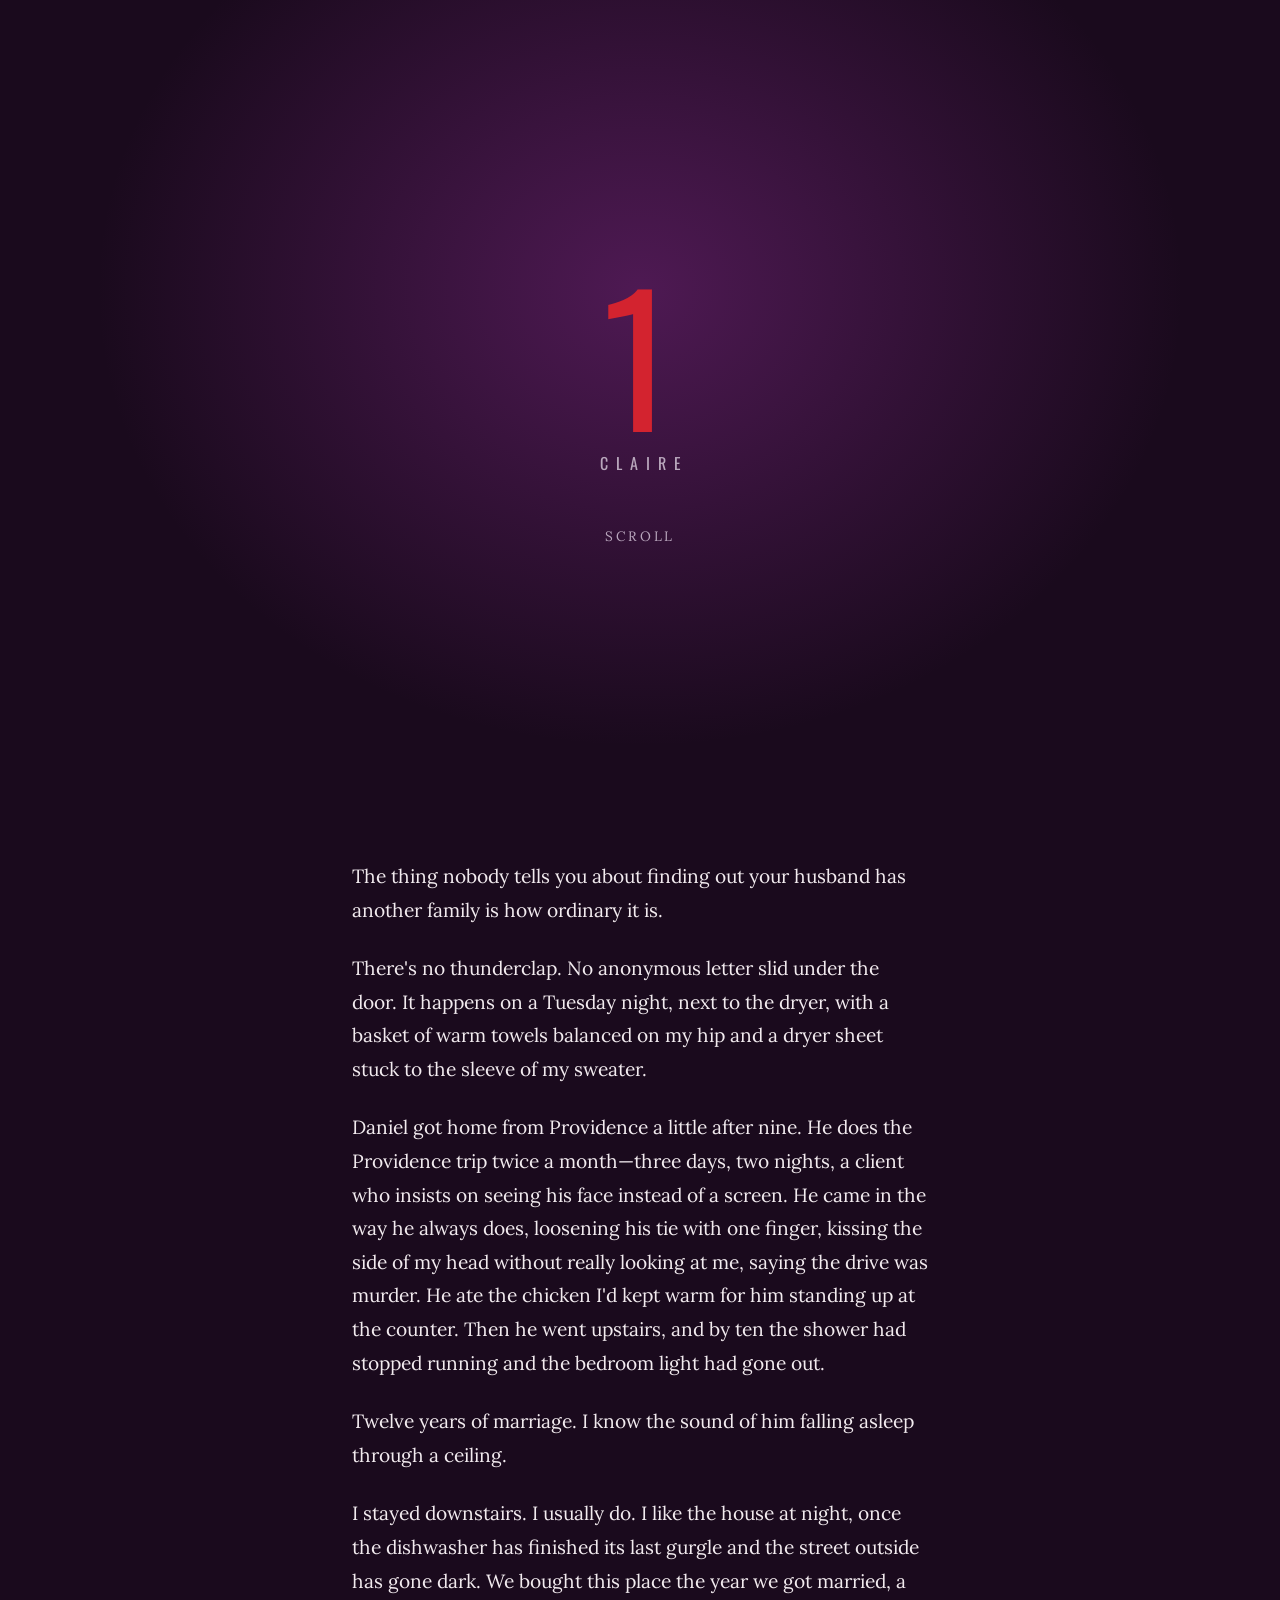
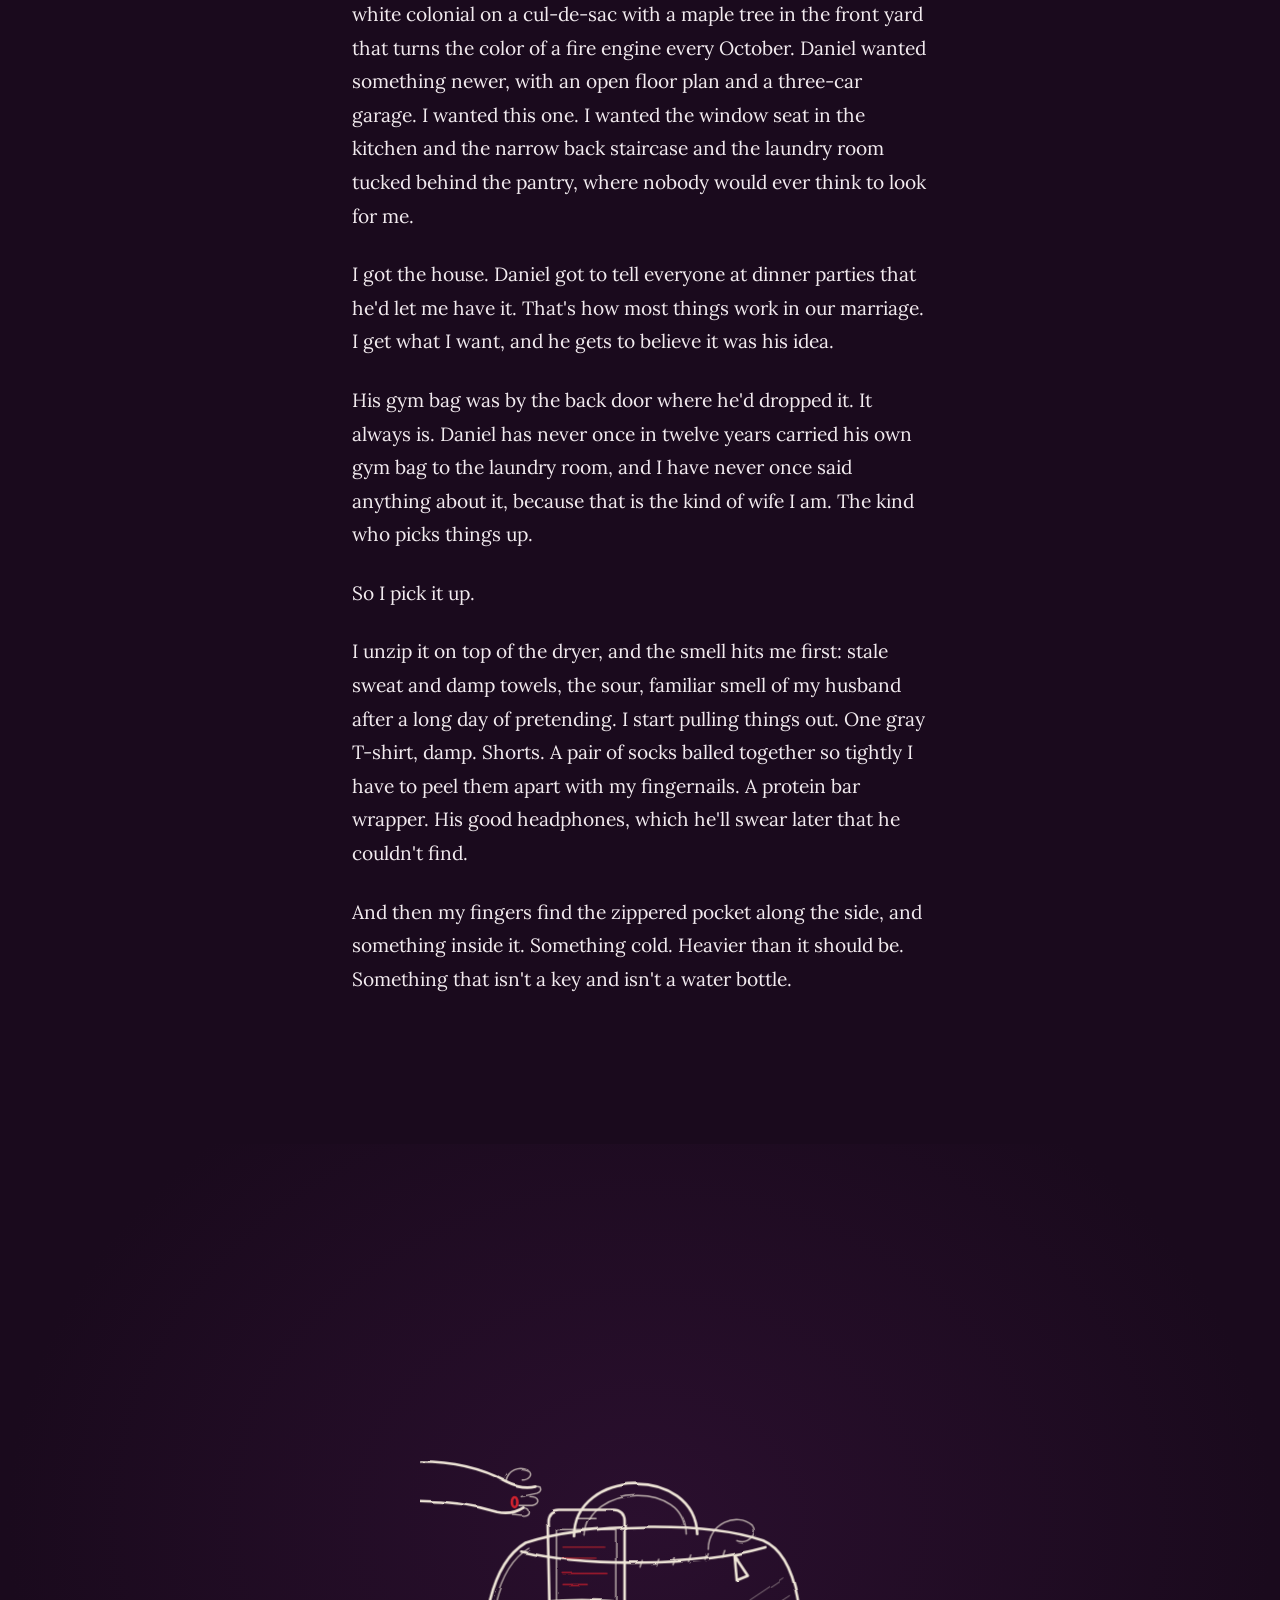
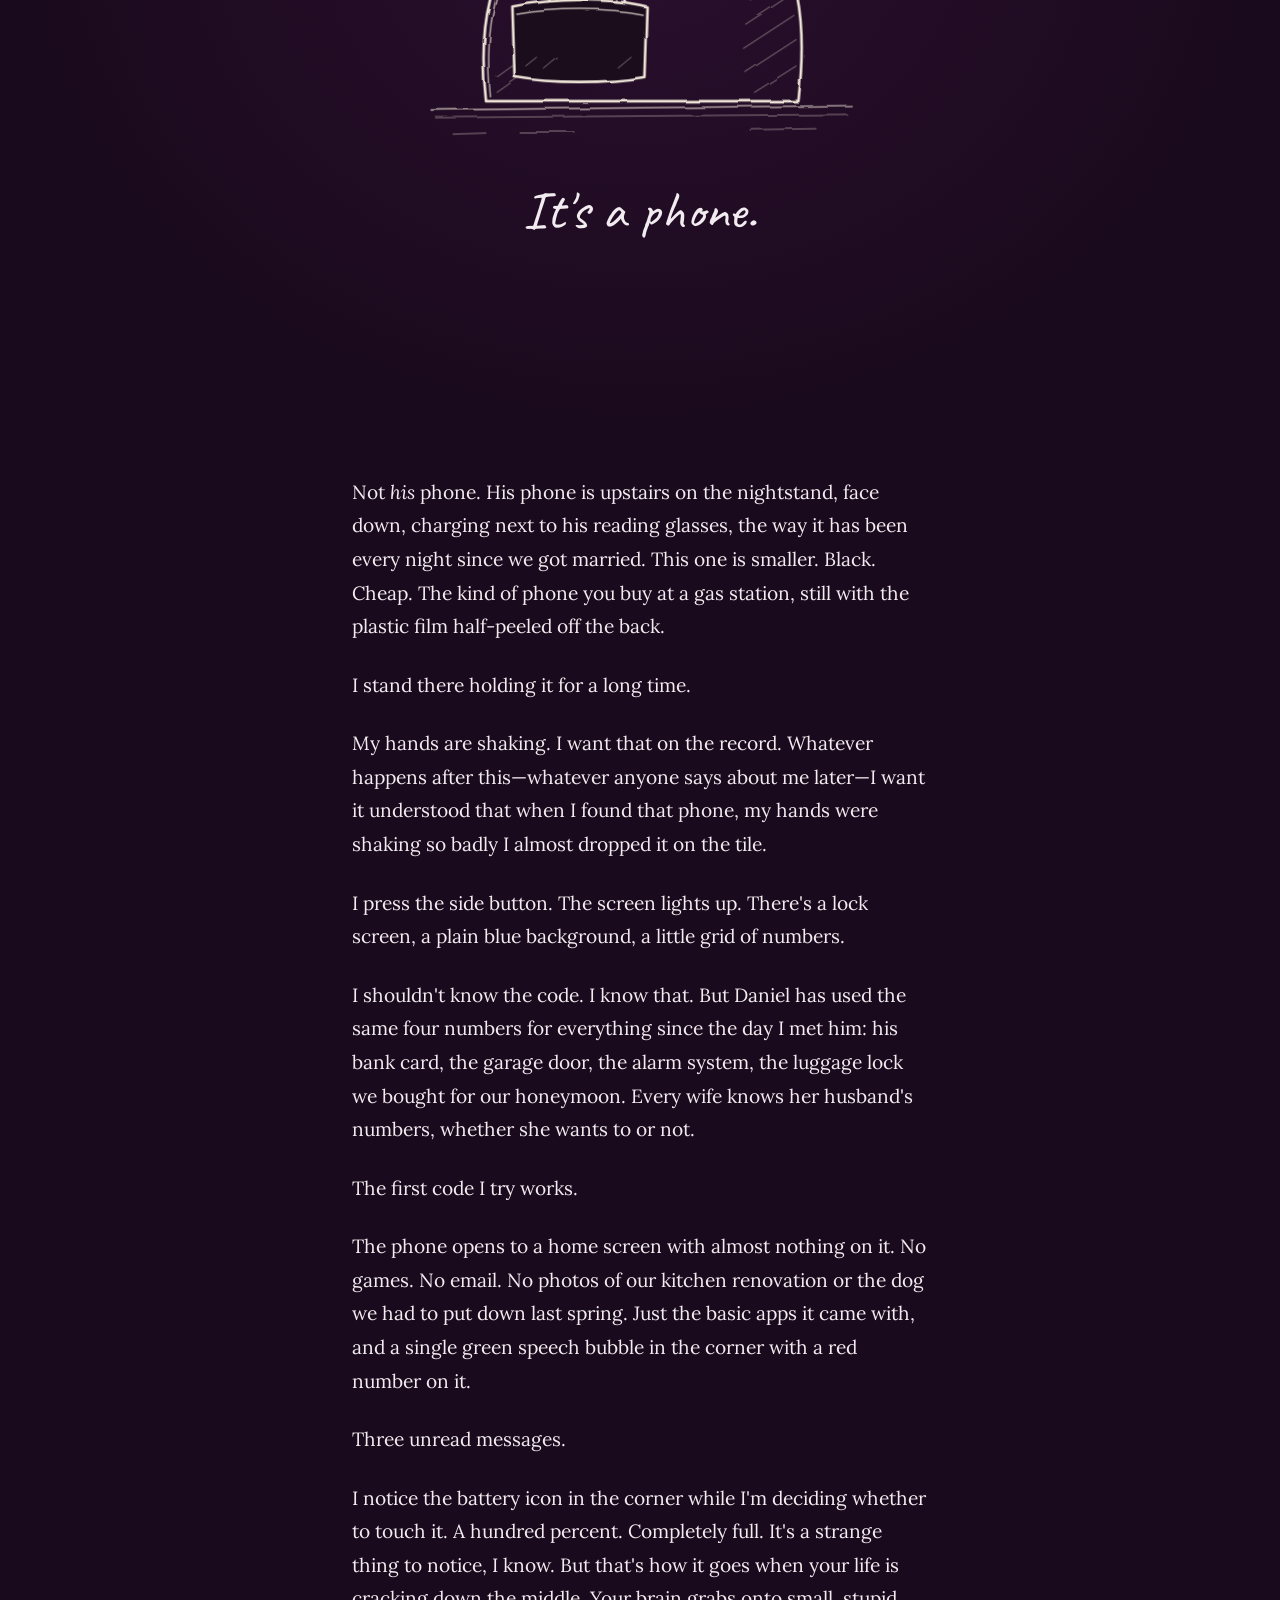
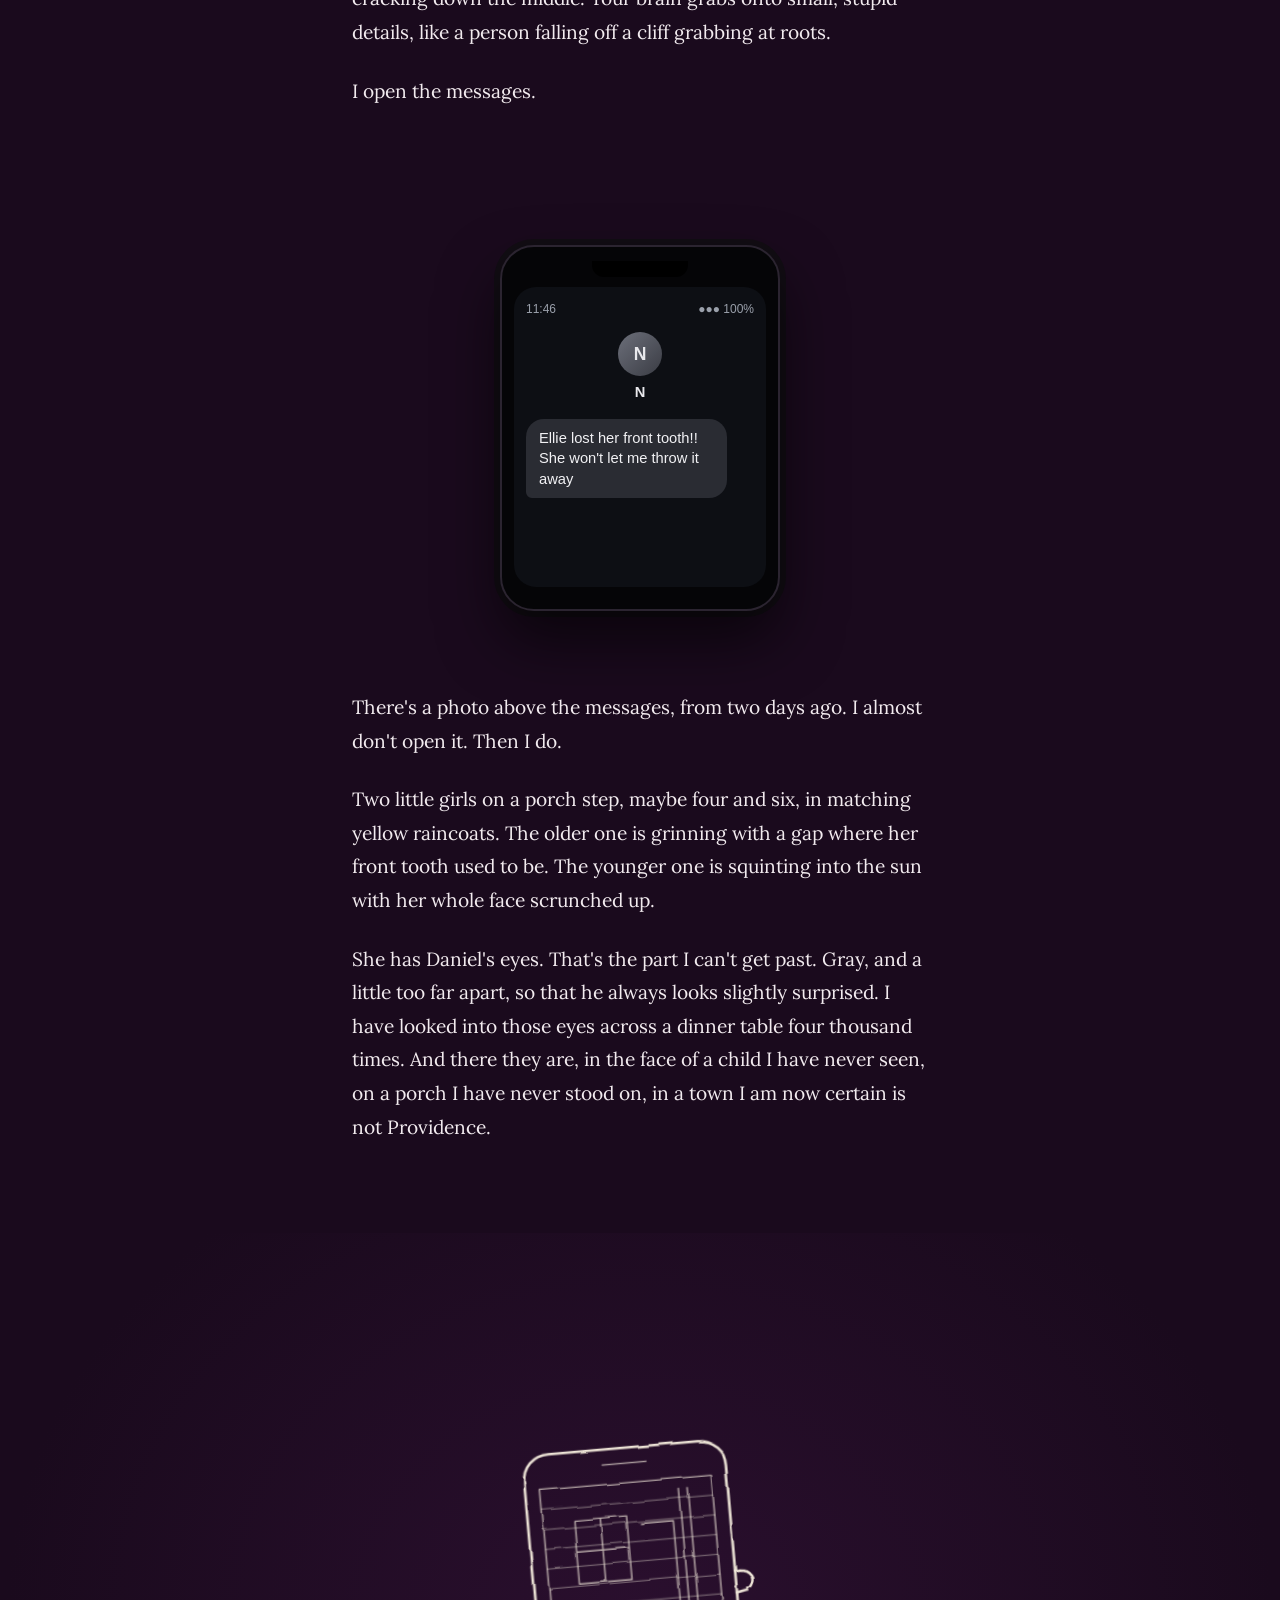
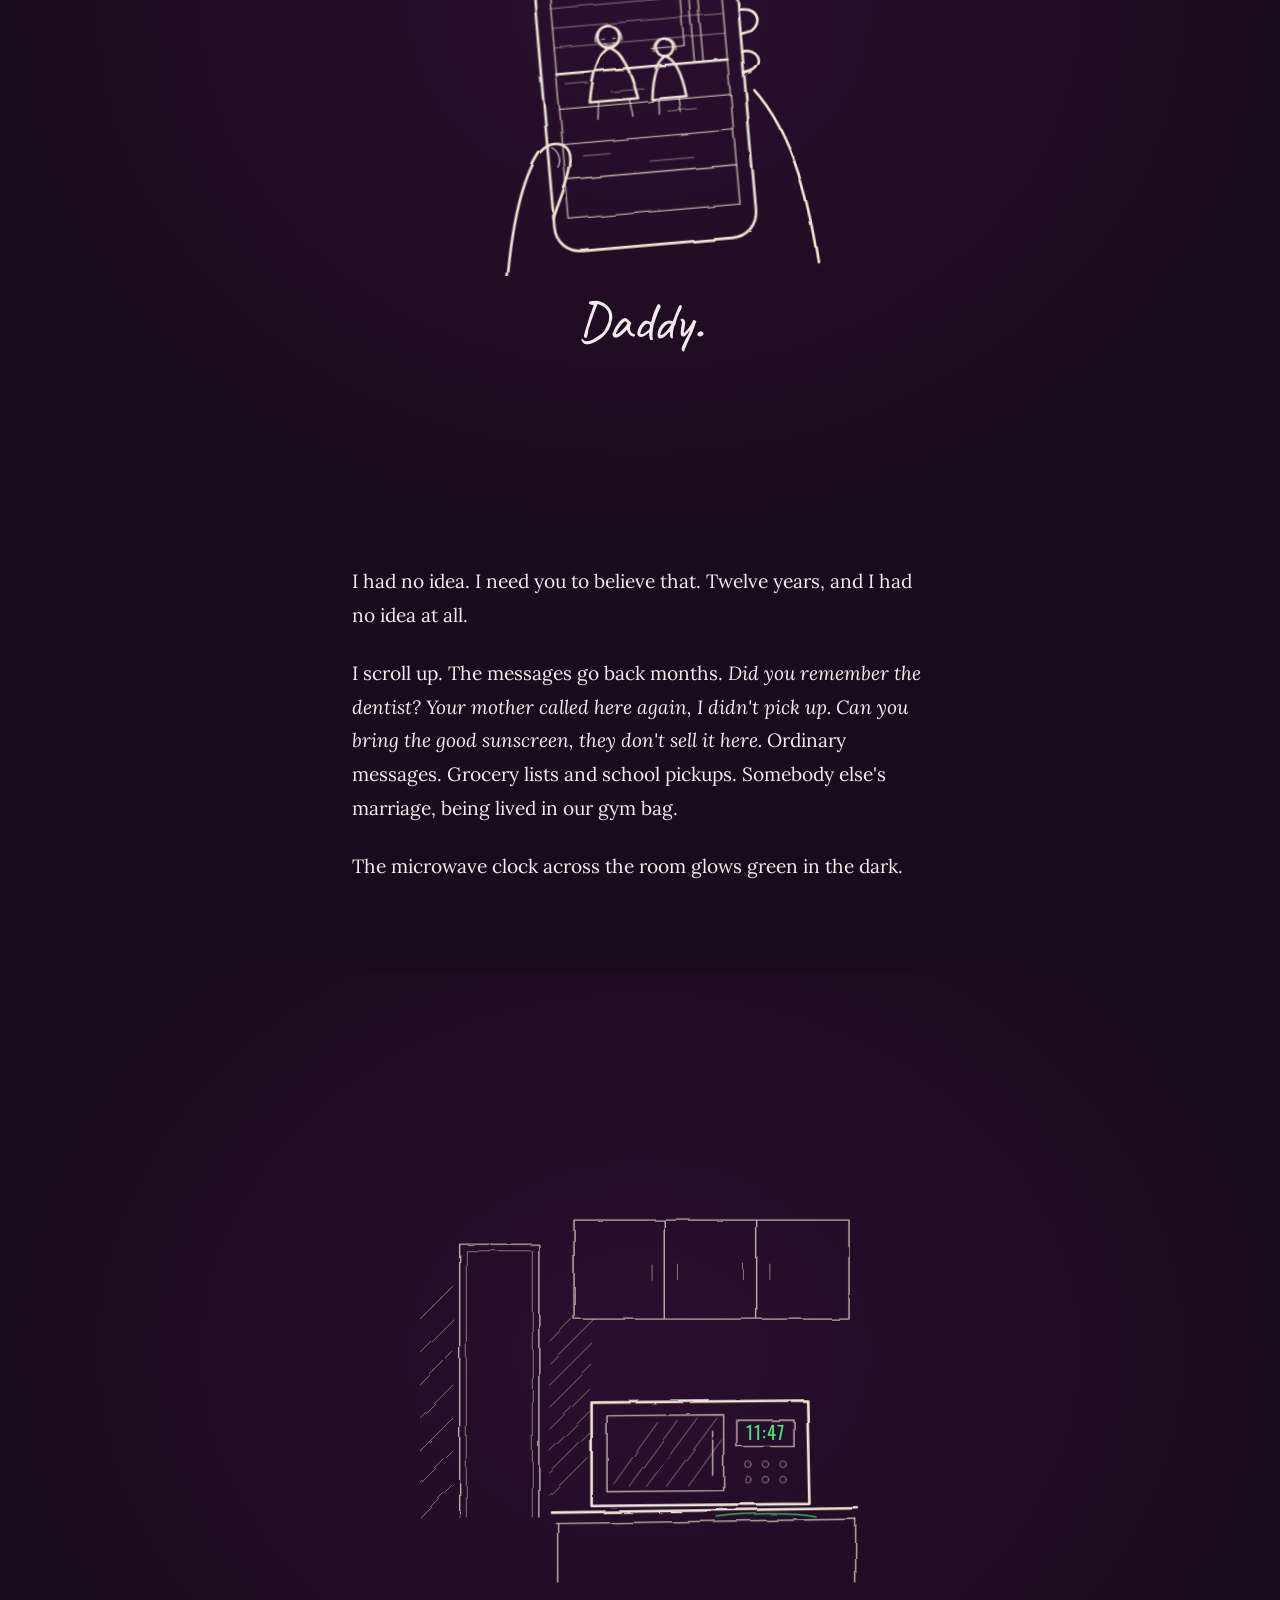
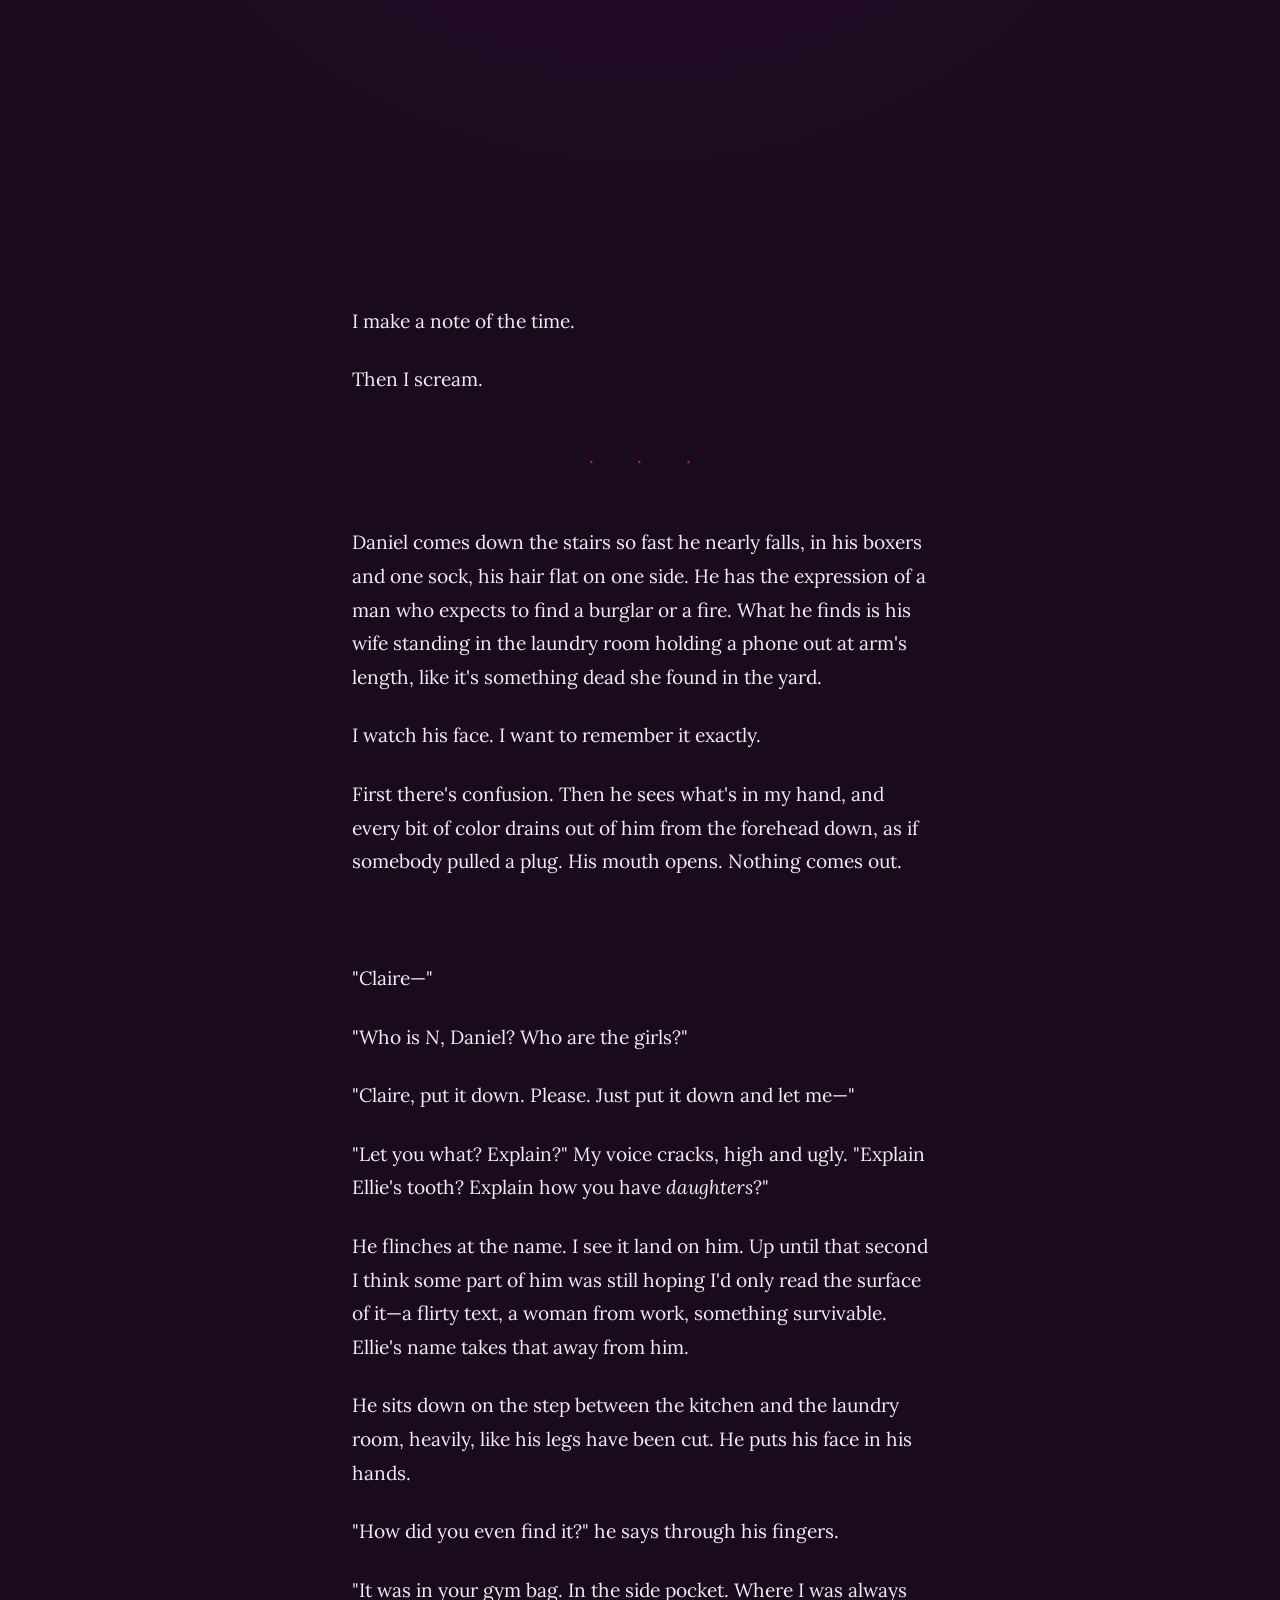
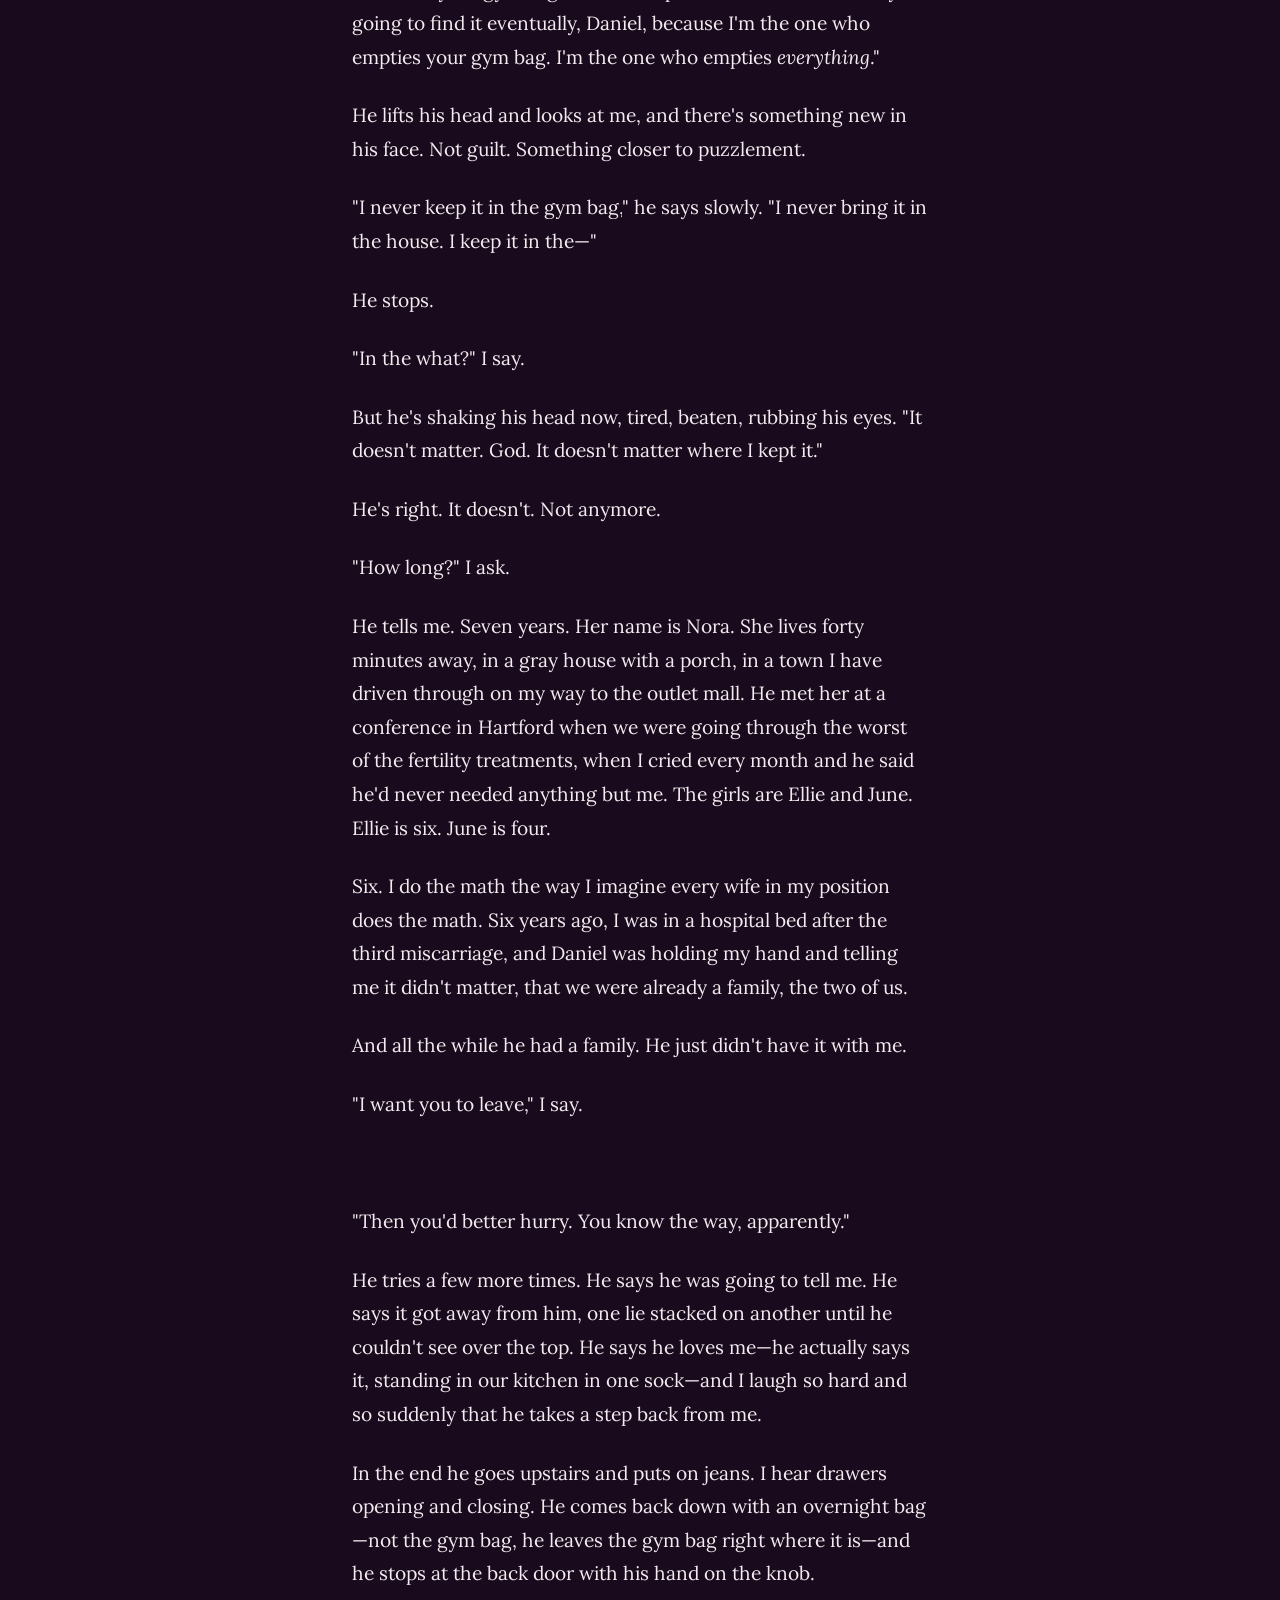
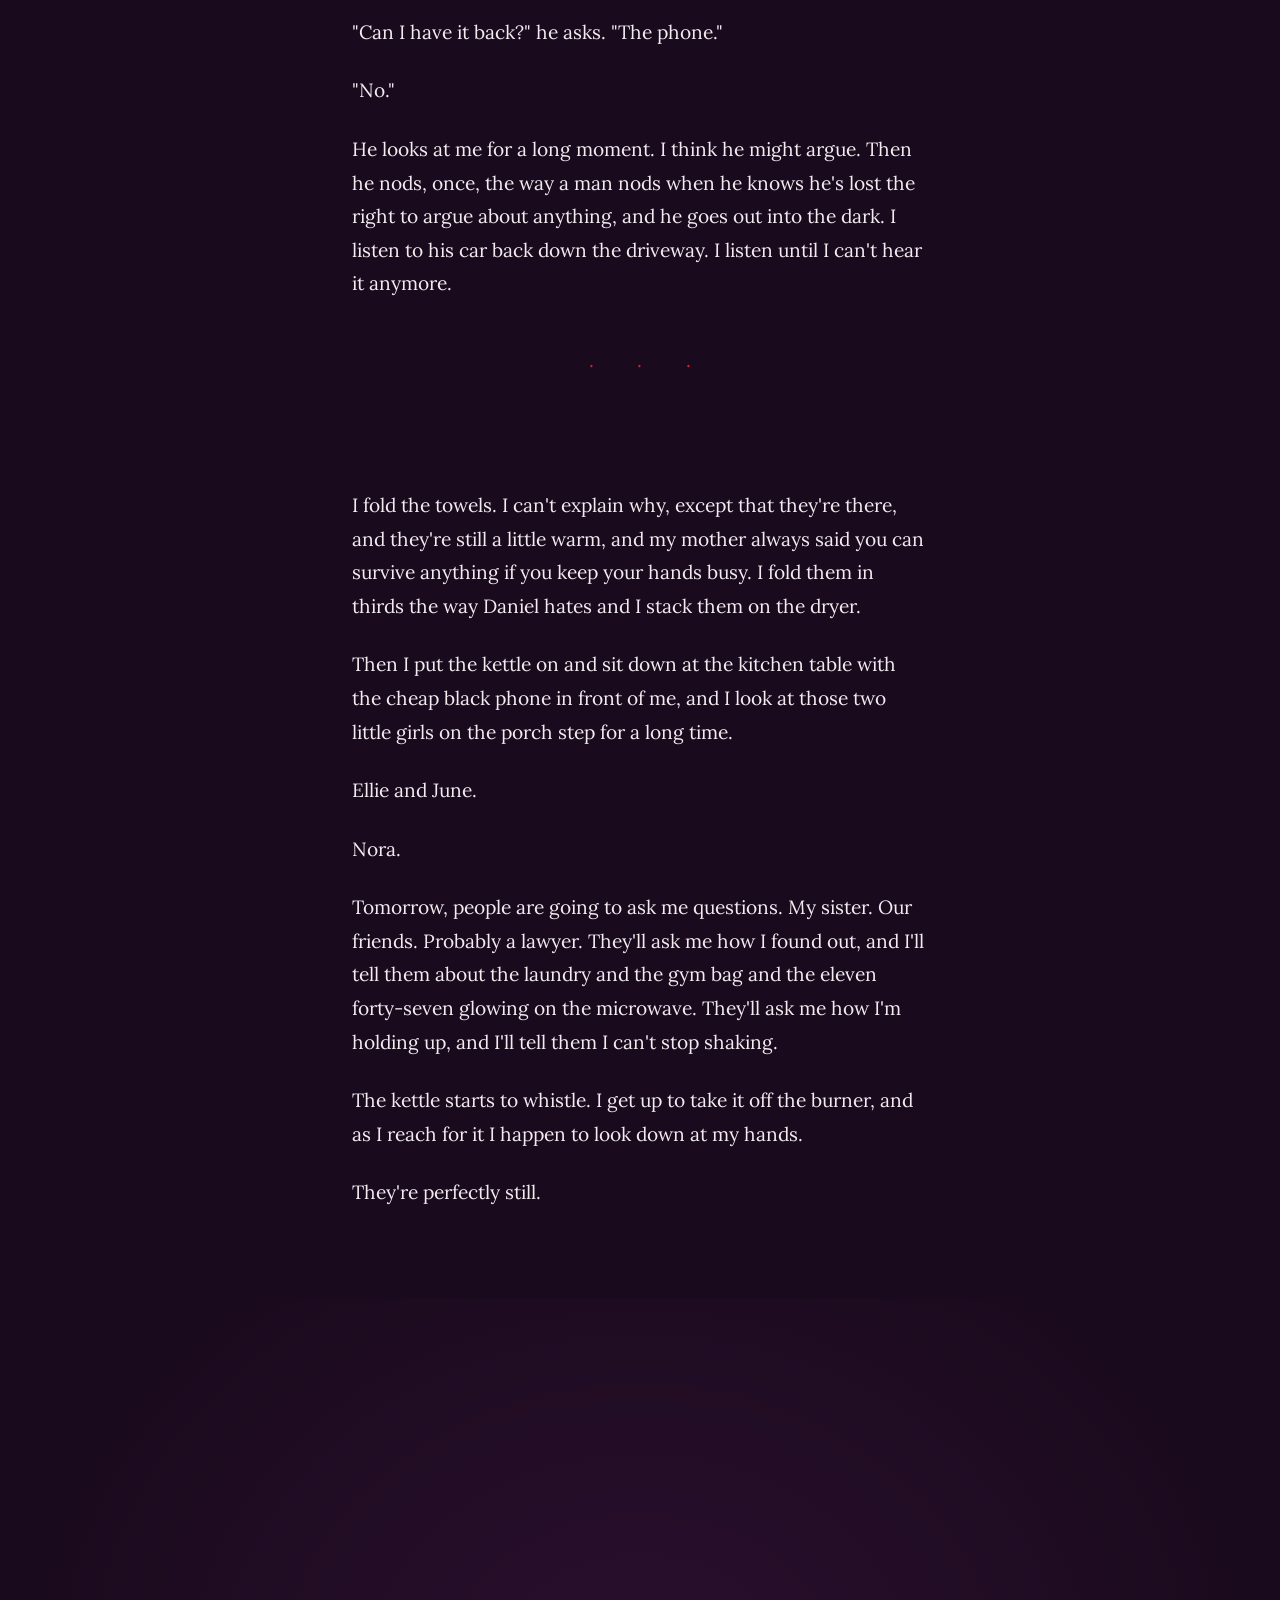
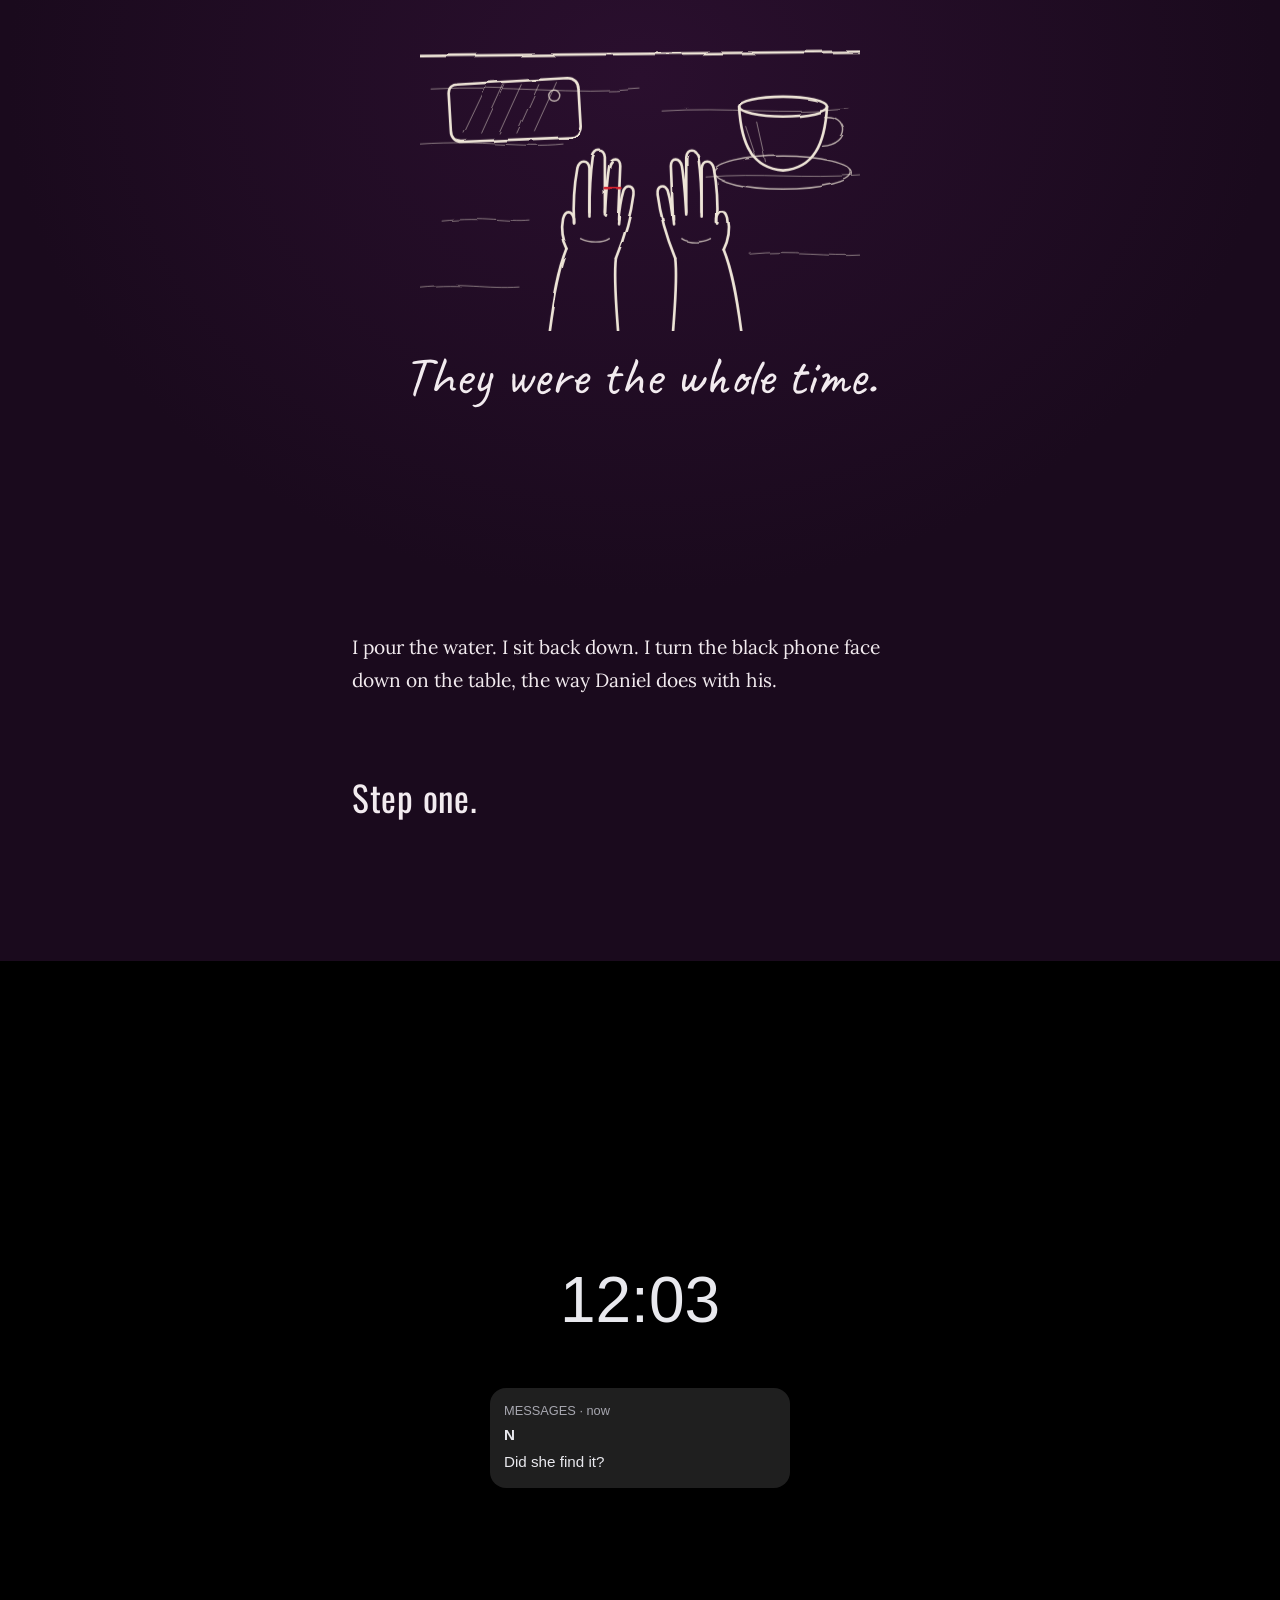
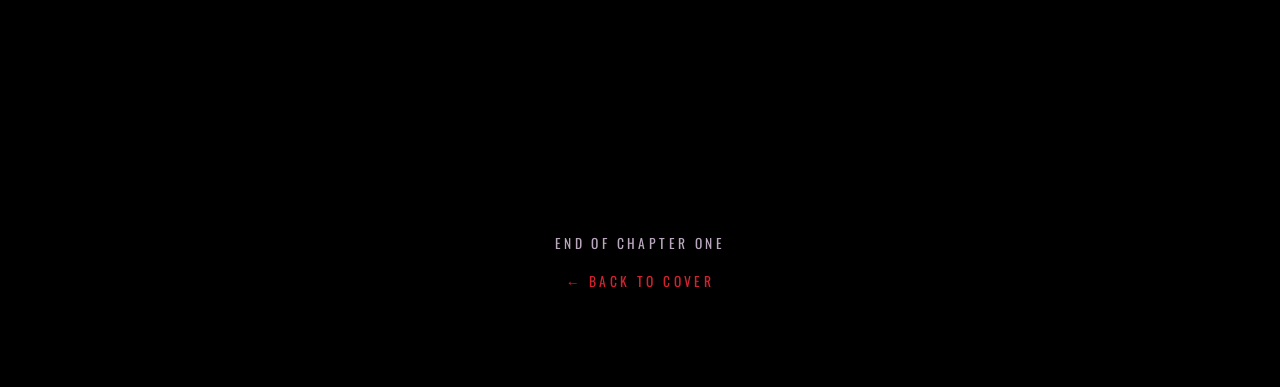
==== commit 42f14e2a: "Add the gym bag smell and vibrating phone to Chapter One Co-Authored-By: Claude Opus 5.5 <noreply@an" ====
--- a/book/chapter-1.html
+++ b/book/chapter-1.html
@@ -42,9 +42,11 @@
 
   <p data-reveal>So I pick it up.</p>
 
-  <p data-reveal>I unzip it on top of the dryer and start pulling things out. One gray T-shirt, damp. Shorts. A pair of socks balled together so tightly I have to peel them apart with my fingernails. A protein bar wrapper. His good headphones, which he'll swear later that he couldn't find.</p>
-
-  <p data-reveal>And then my hand touches something hard in the zippered pocket along the side. Something that isn't a key and isn't a water bottle.</p>
+  <p data-reveal>I unzip it on top of the dryer, and the smell hits me first: stale sweat and damp towels, the sour, familiar smell of my husband after a long day of pretending. I start pulling things out. One gray T-shirt, damp. Shorts. A pair of socks balled together so tightly I have to peel them apart with my fingernails. A protein bar wrapper. His good headphones, which he'll swear later that he couldn't find.</p>
+
+  <p data-reveal>And then my fingers find the zippered pocket along the side, and something inside it. Something cold. Heavier than it should be. Something that isn't a key and isn't a water bottle.</p>
+
+  <p data-reveal>It's vibrating. Silently, steadily, against my fingertips.</p>
 
 </article>
 
--- a/book/style.css
+++ b/book/style.css
@@ -1,5 +1,6 @@
 /* Second Home — shared look and motion */
 :root {
+  color-scheme: dark;
   --night: #1a0a1d;
   --plum: #3b1240;
   --violet: #8e2c95;
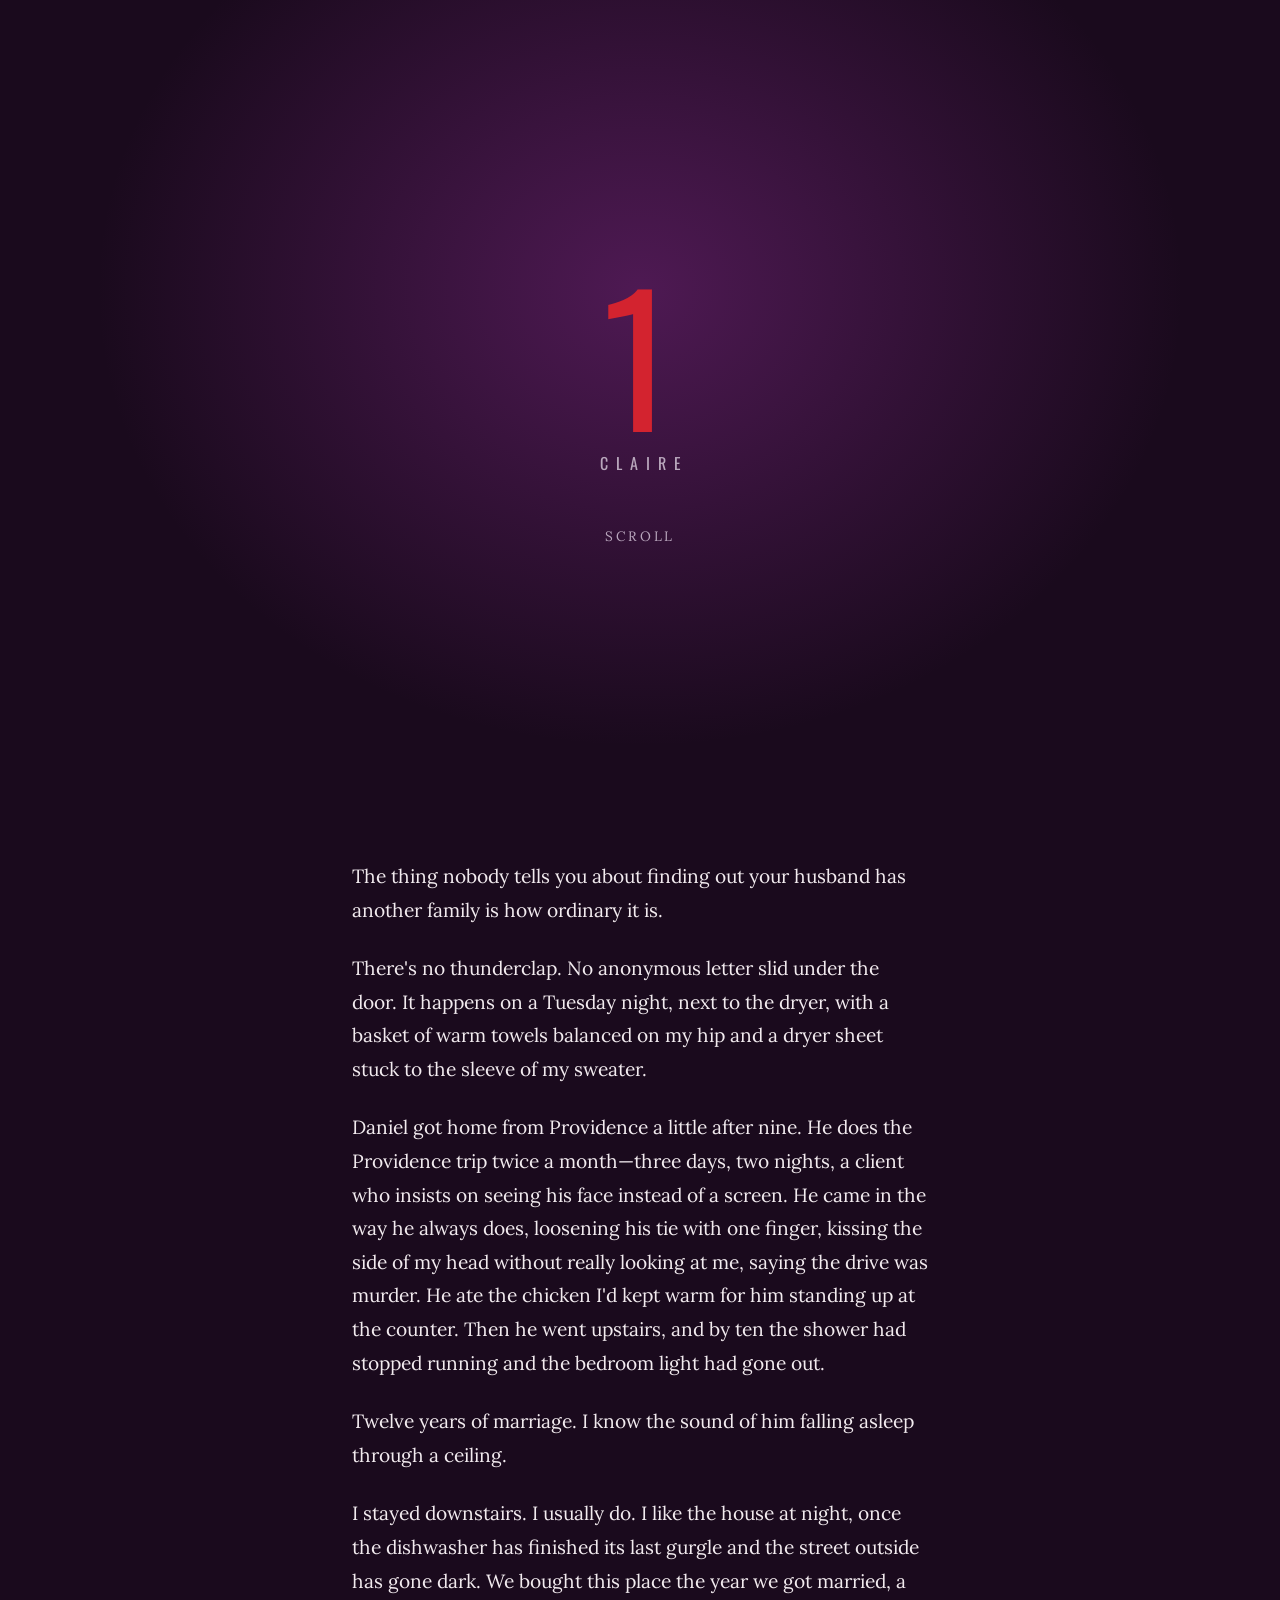
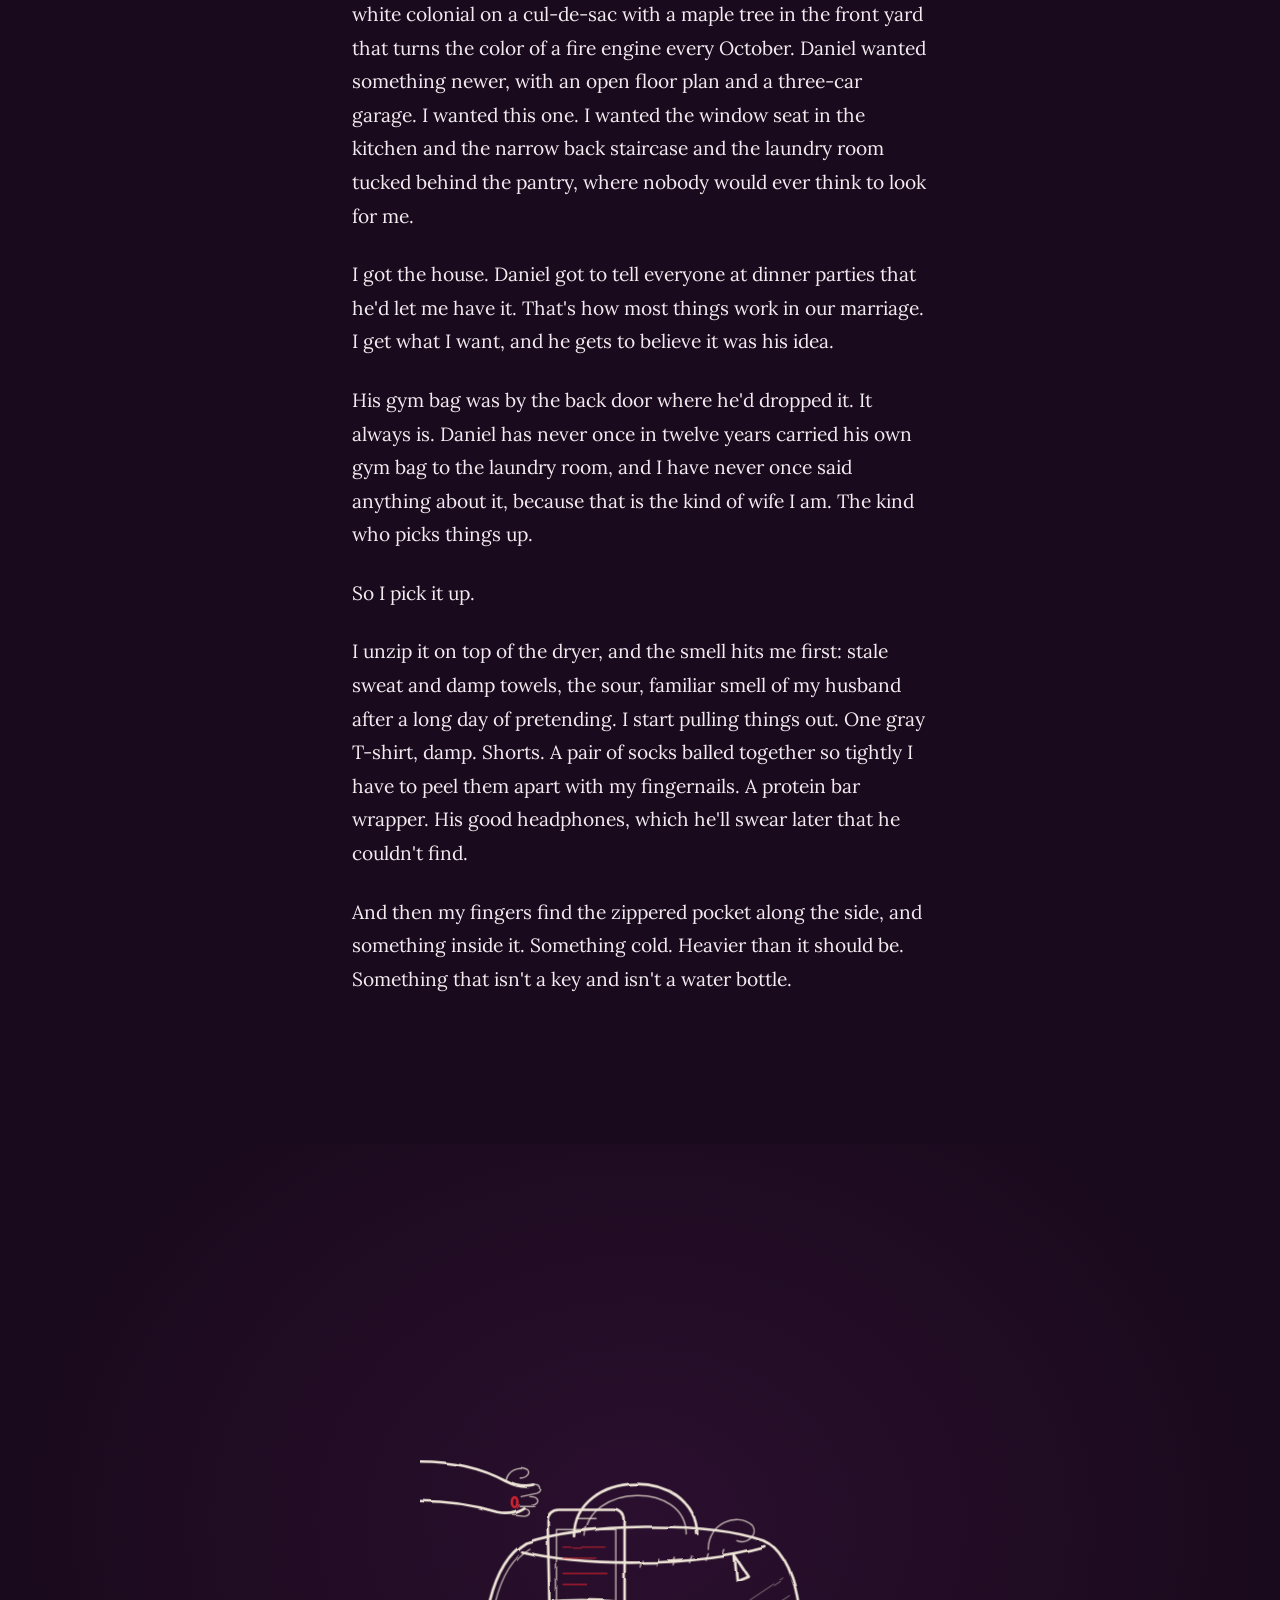
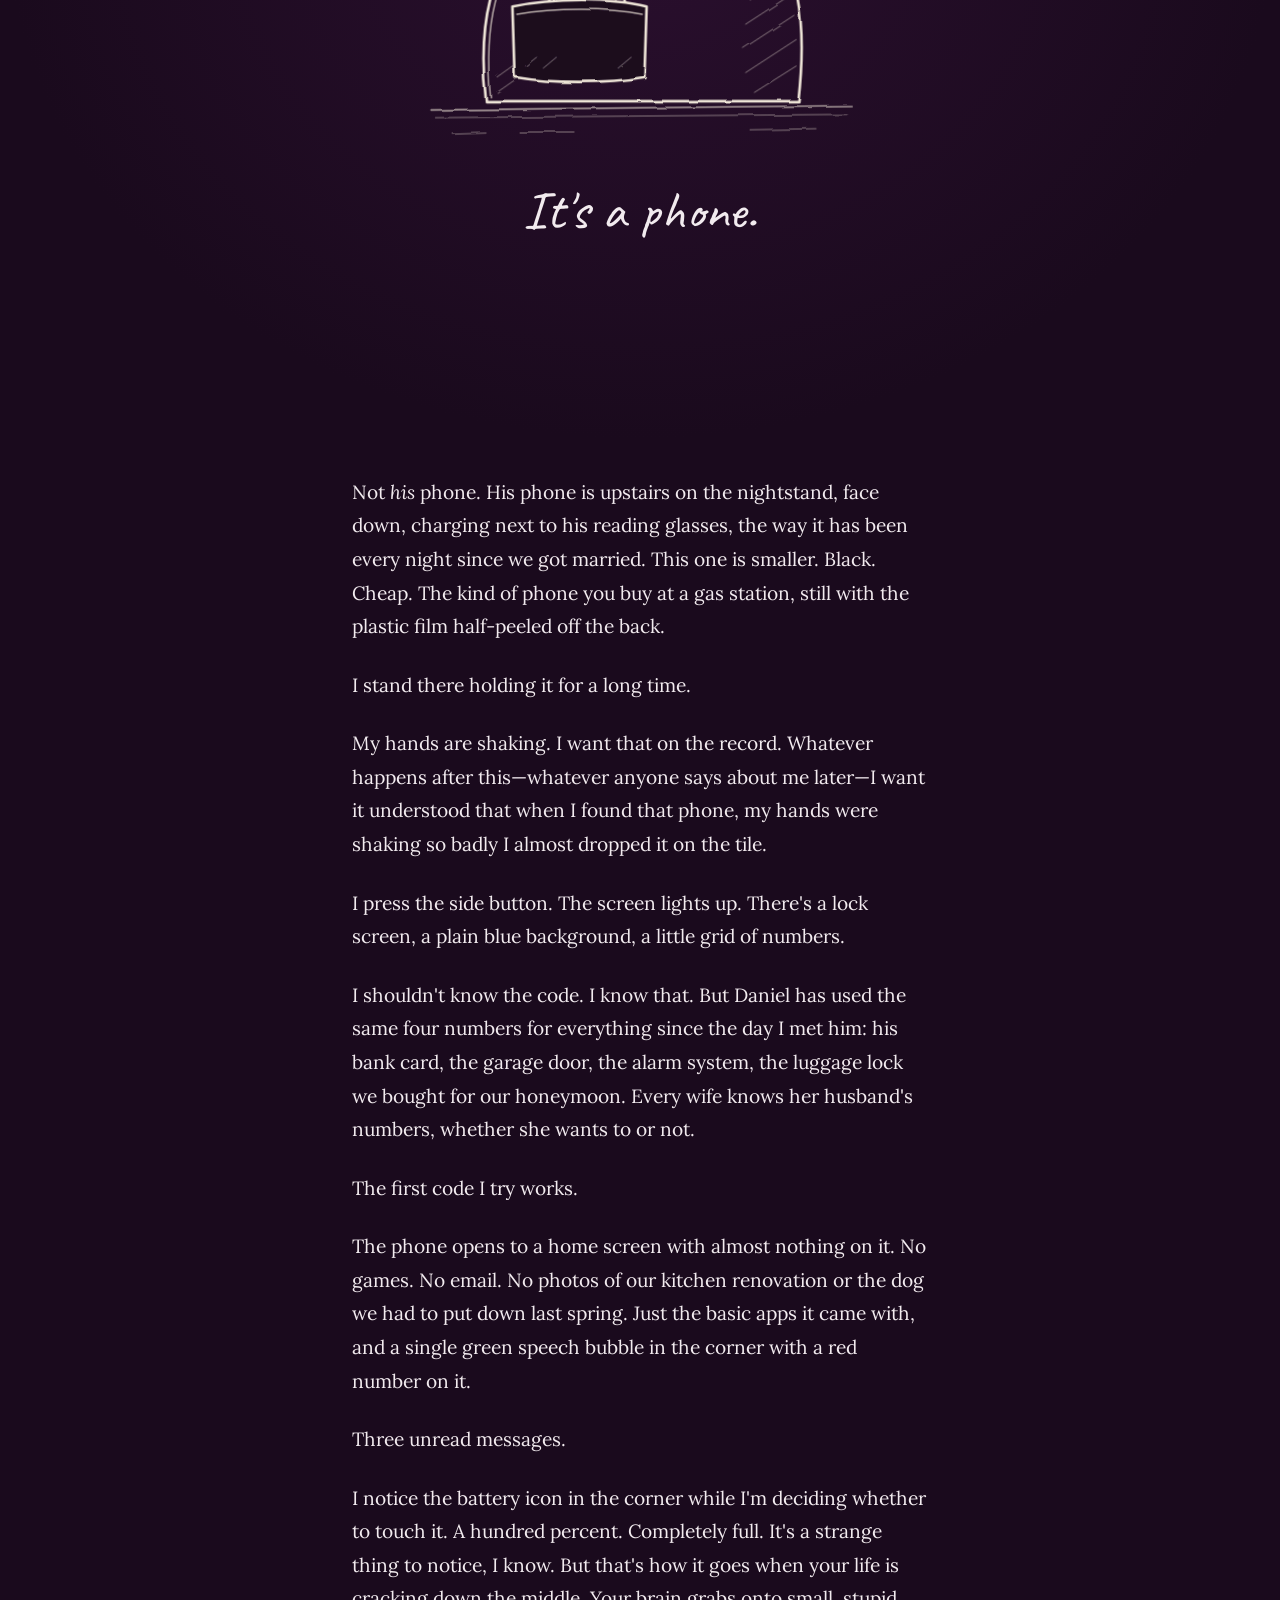
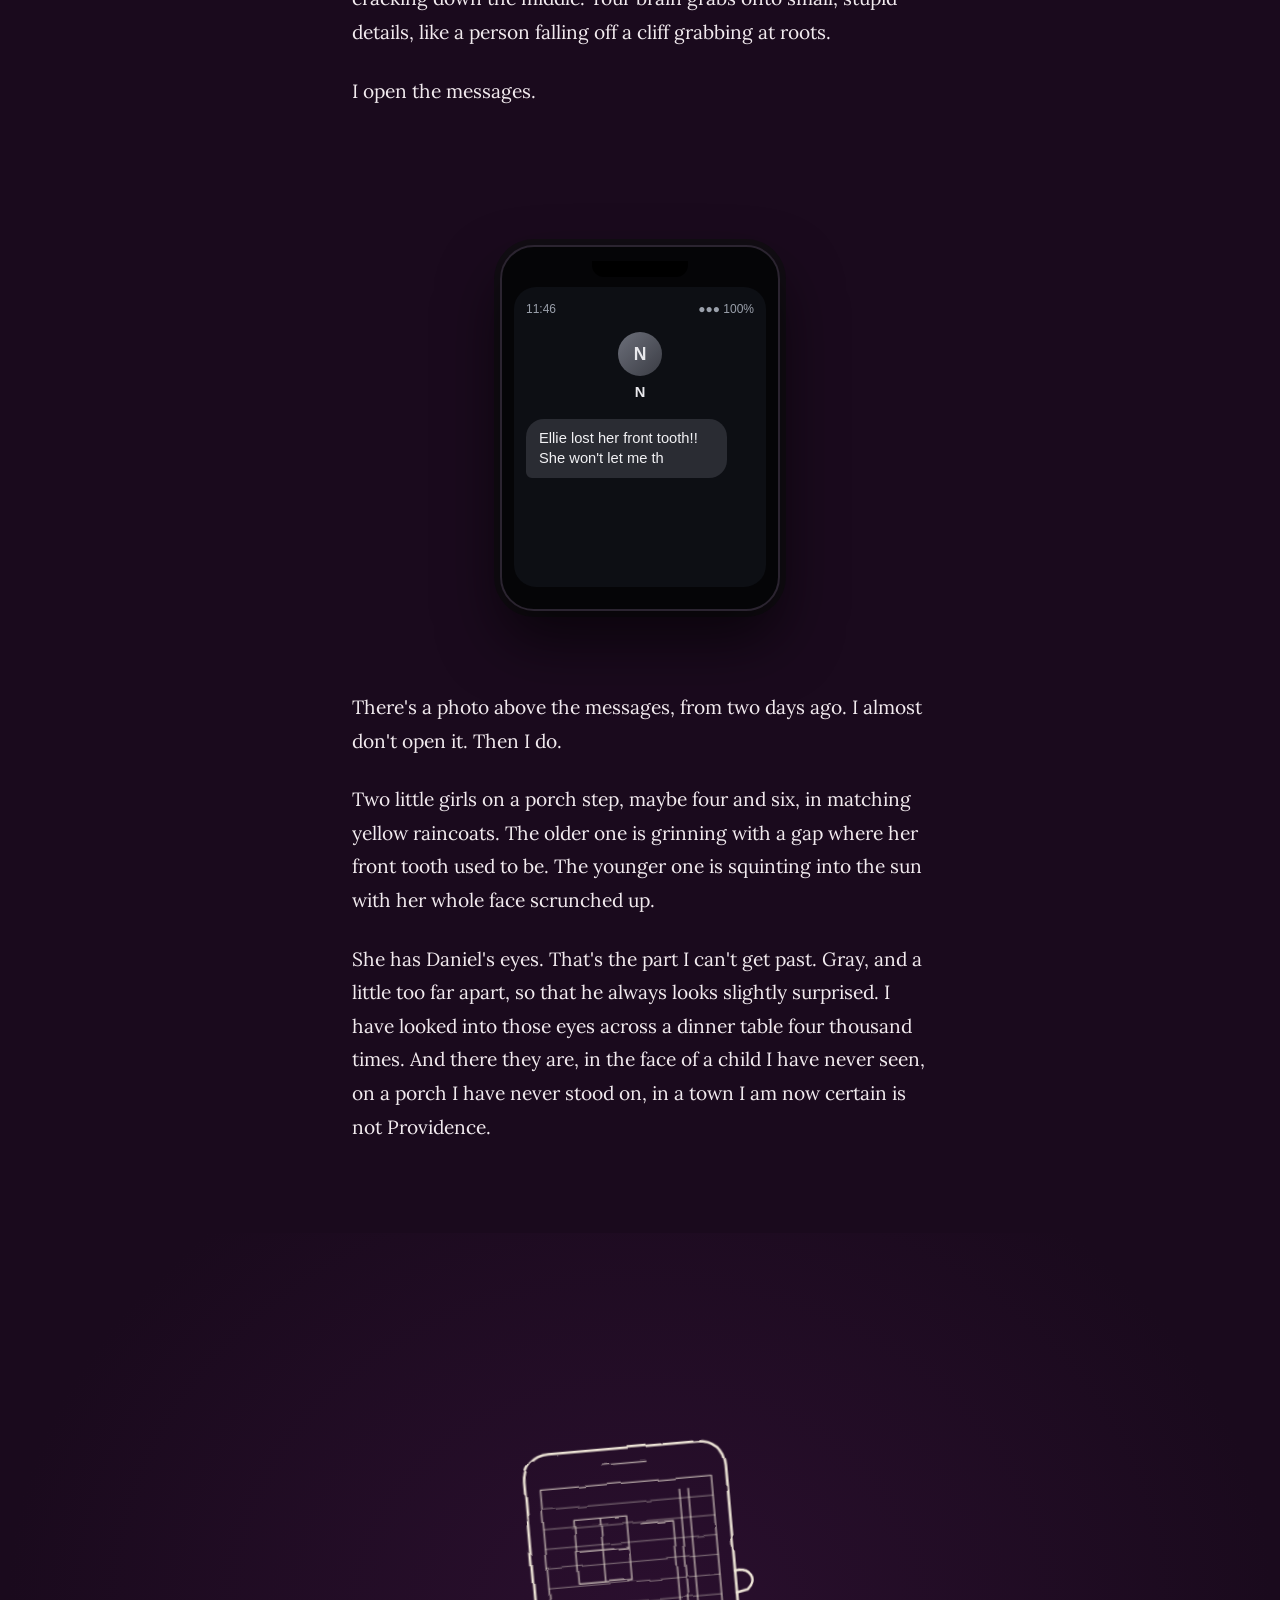
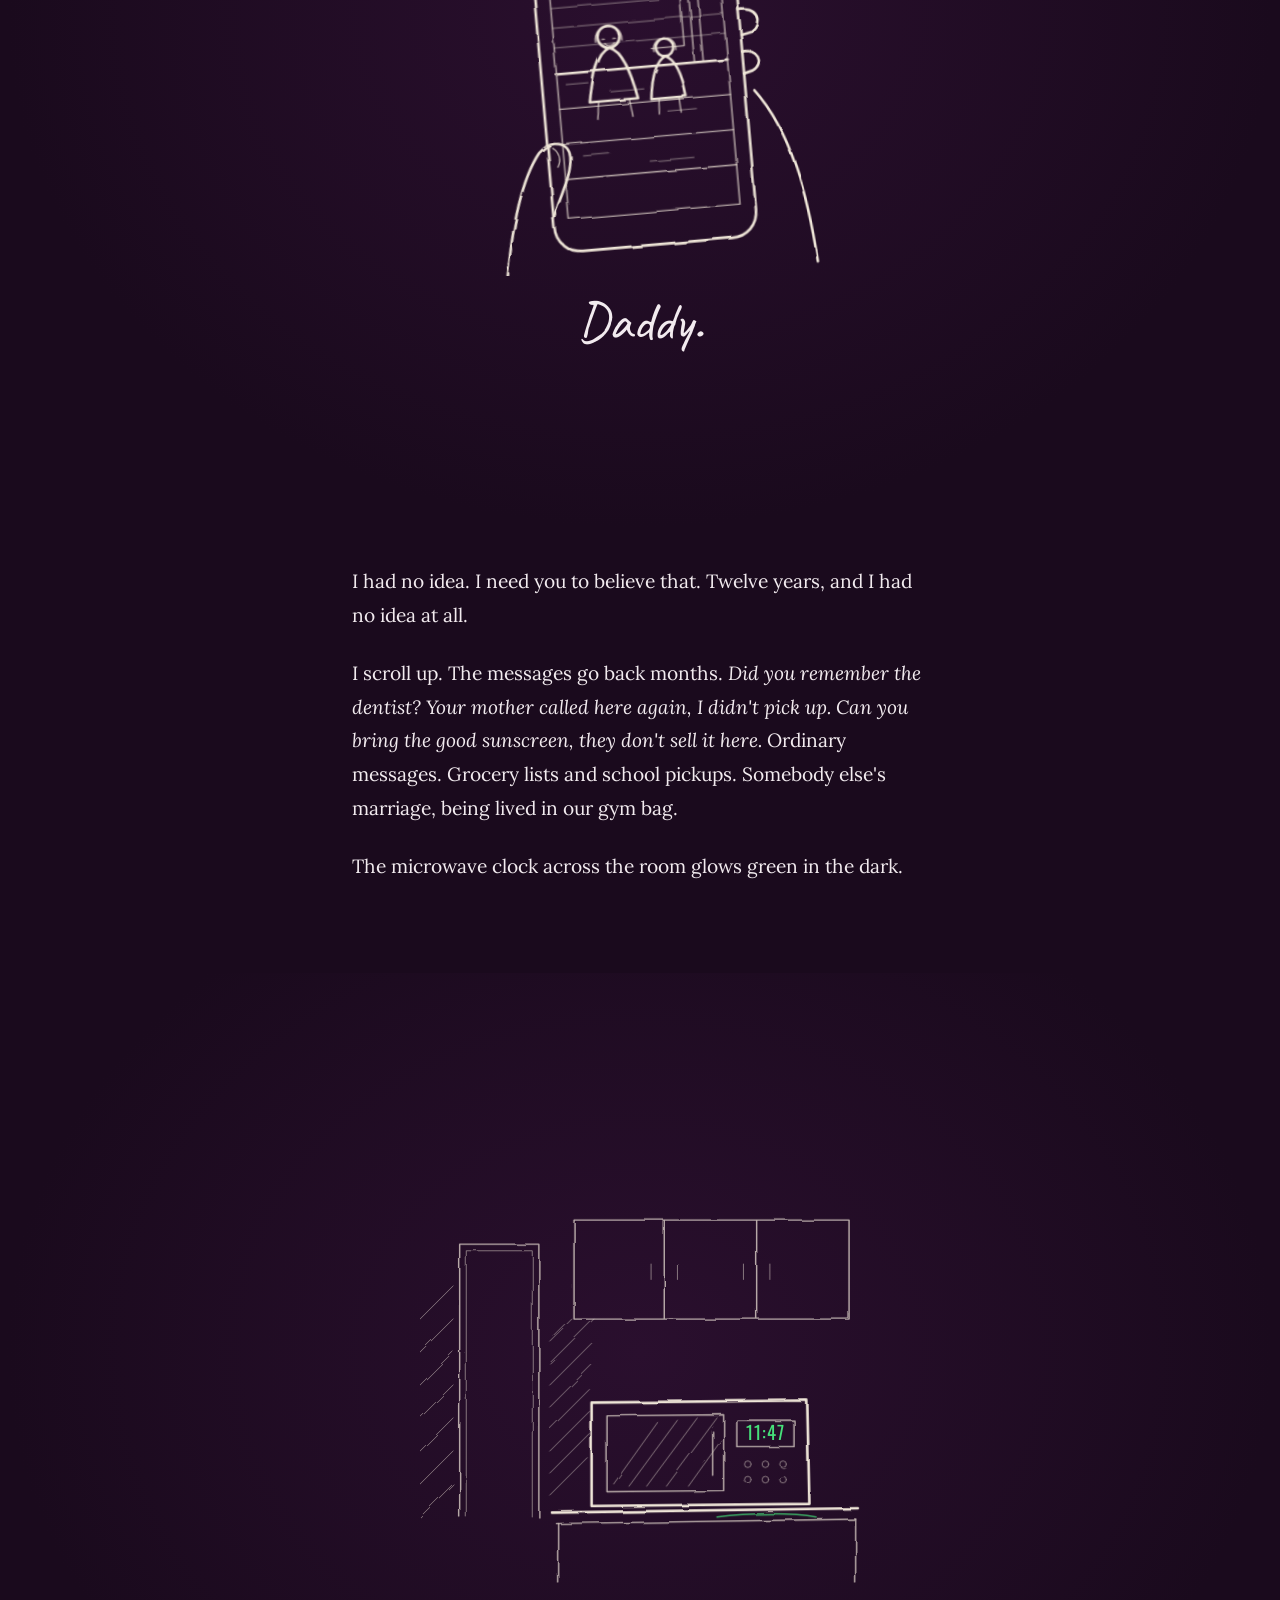
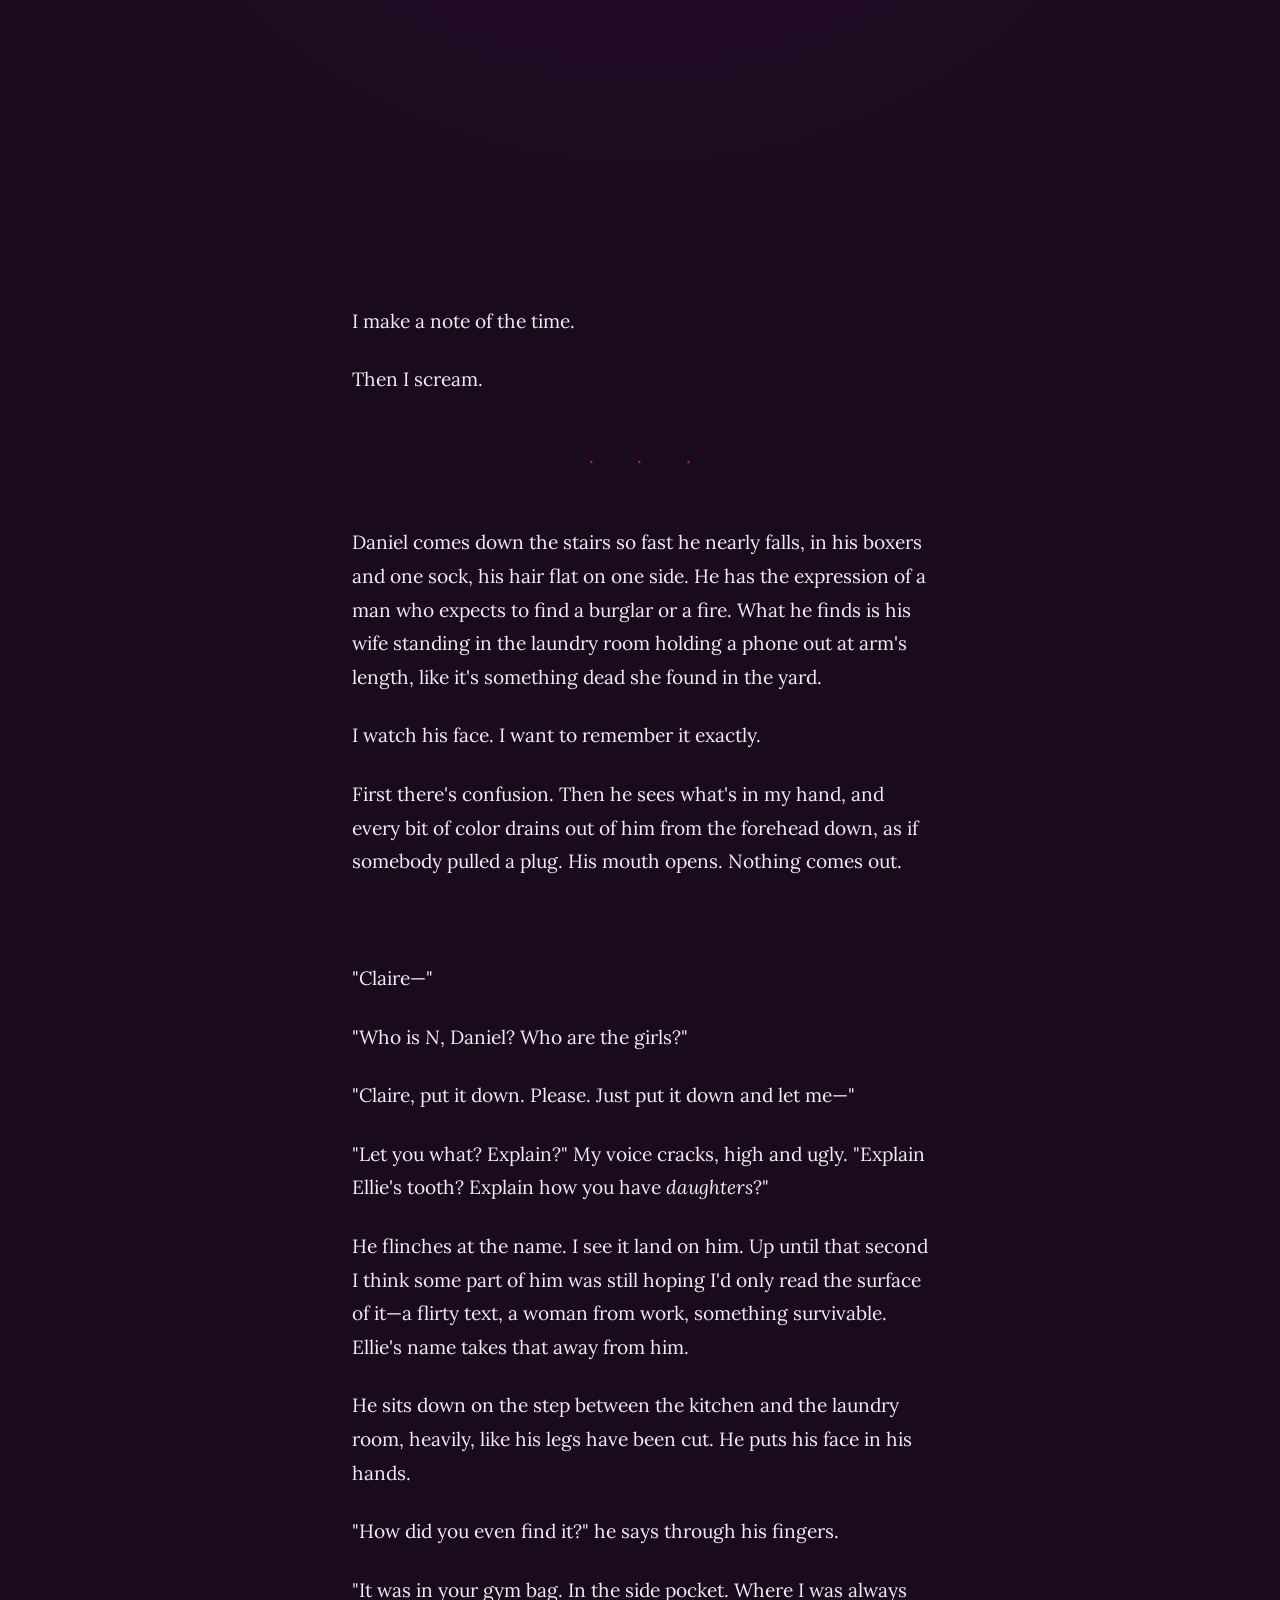
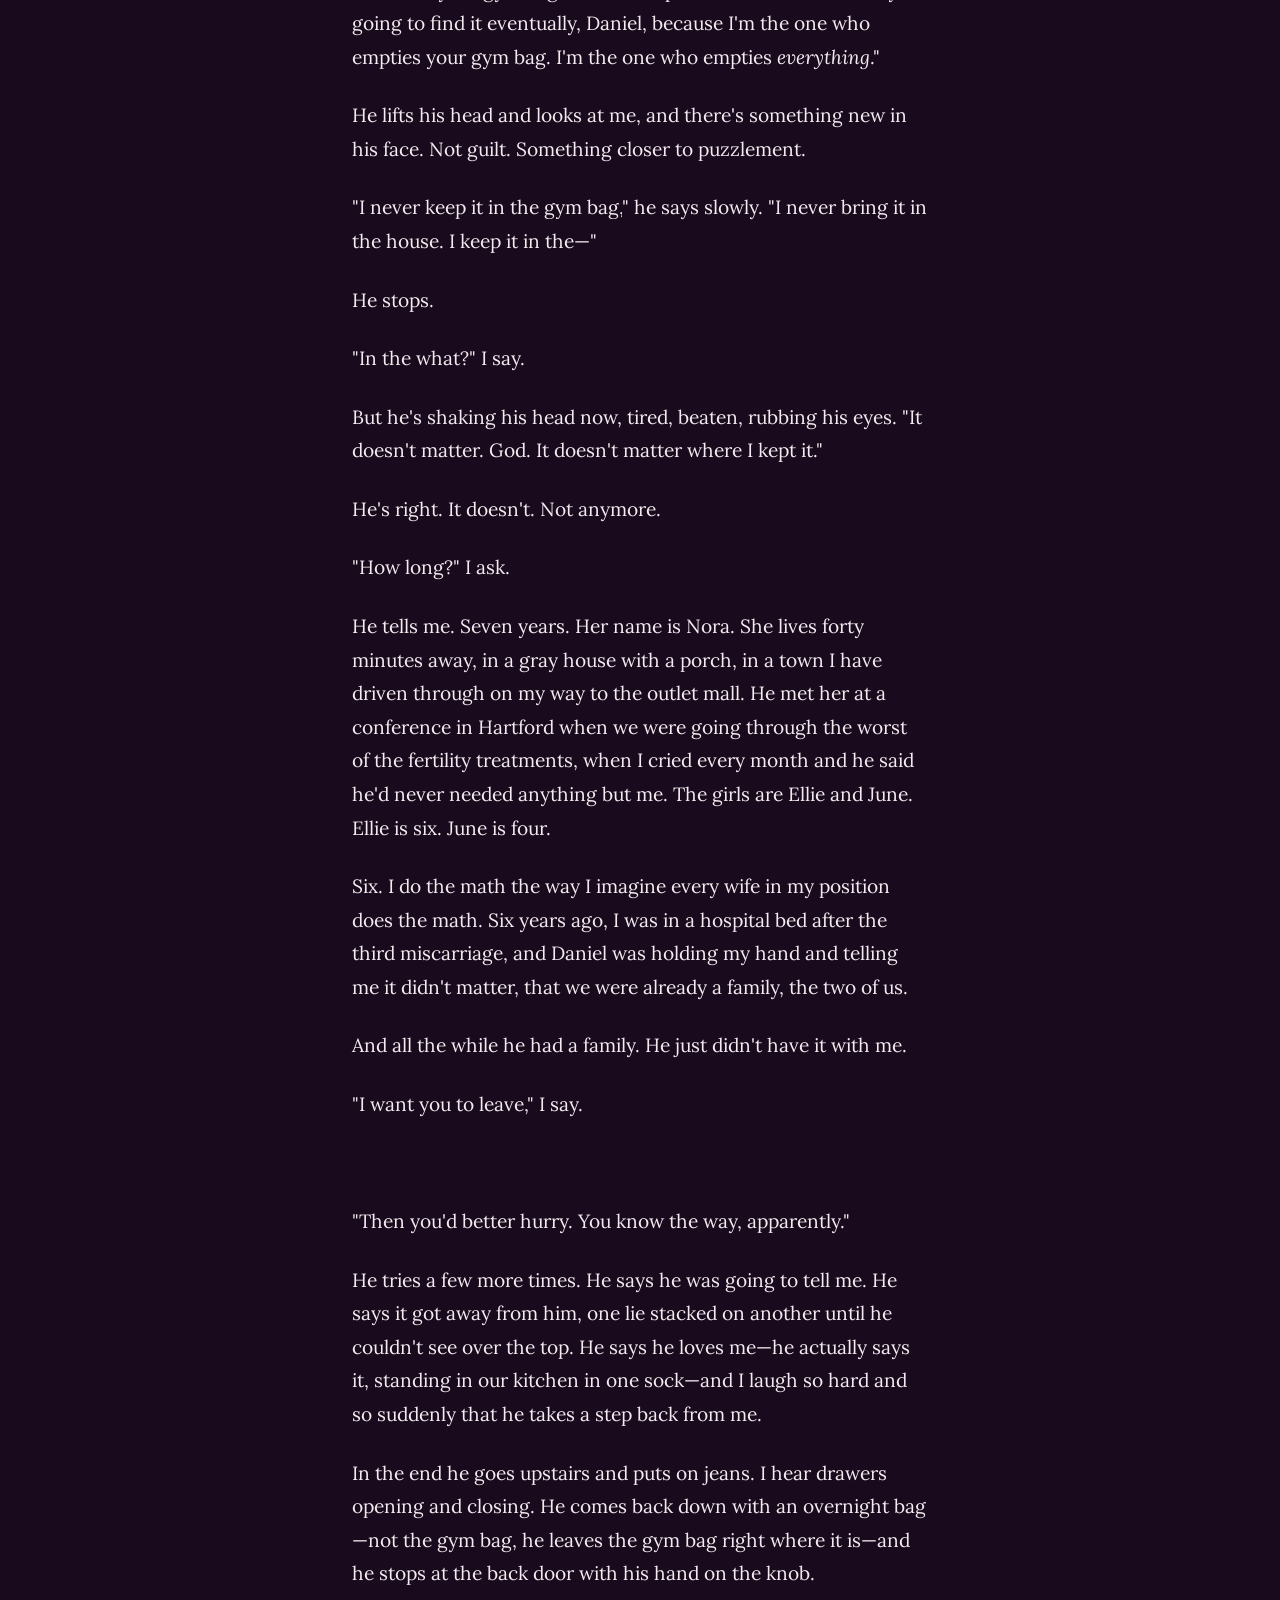
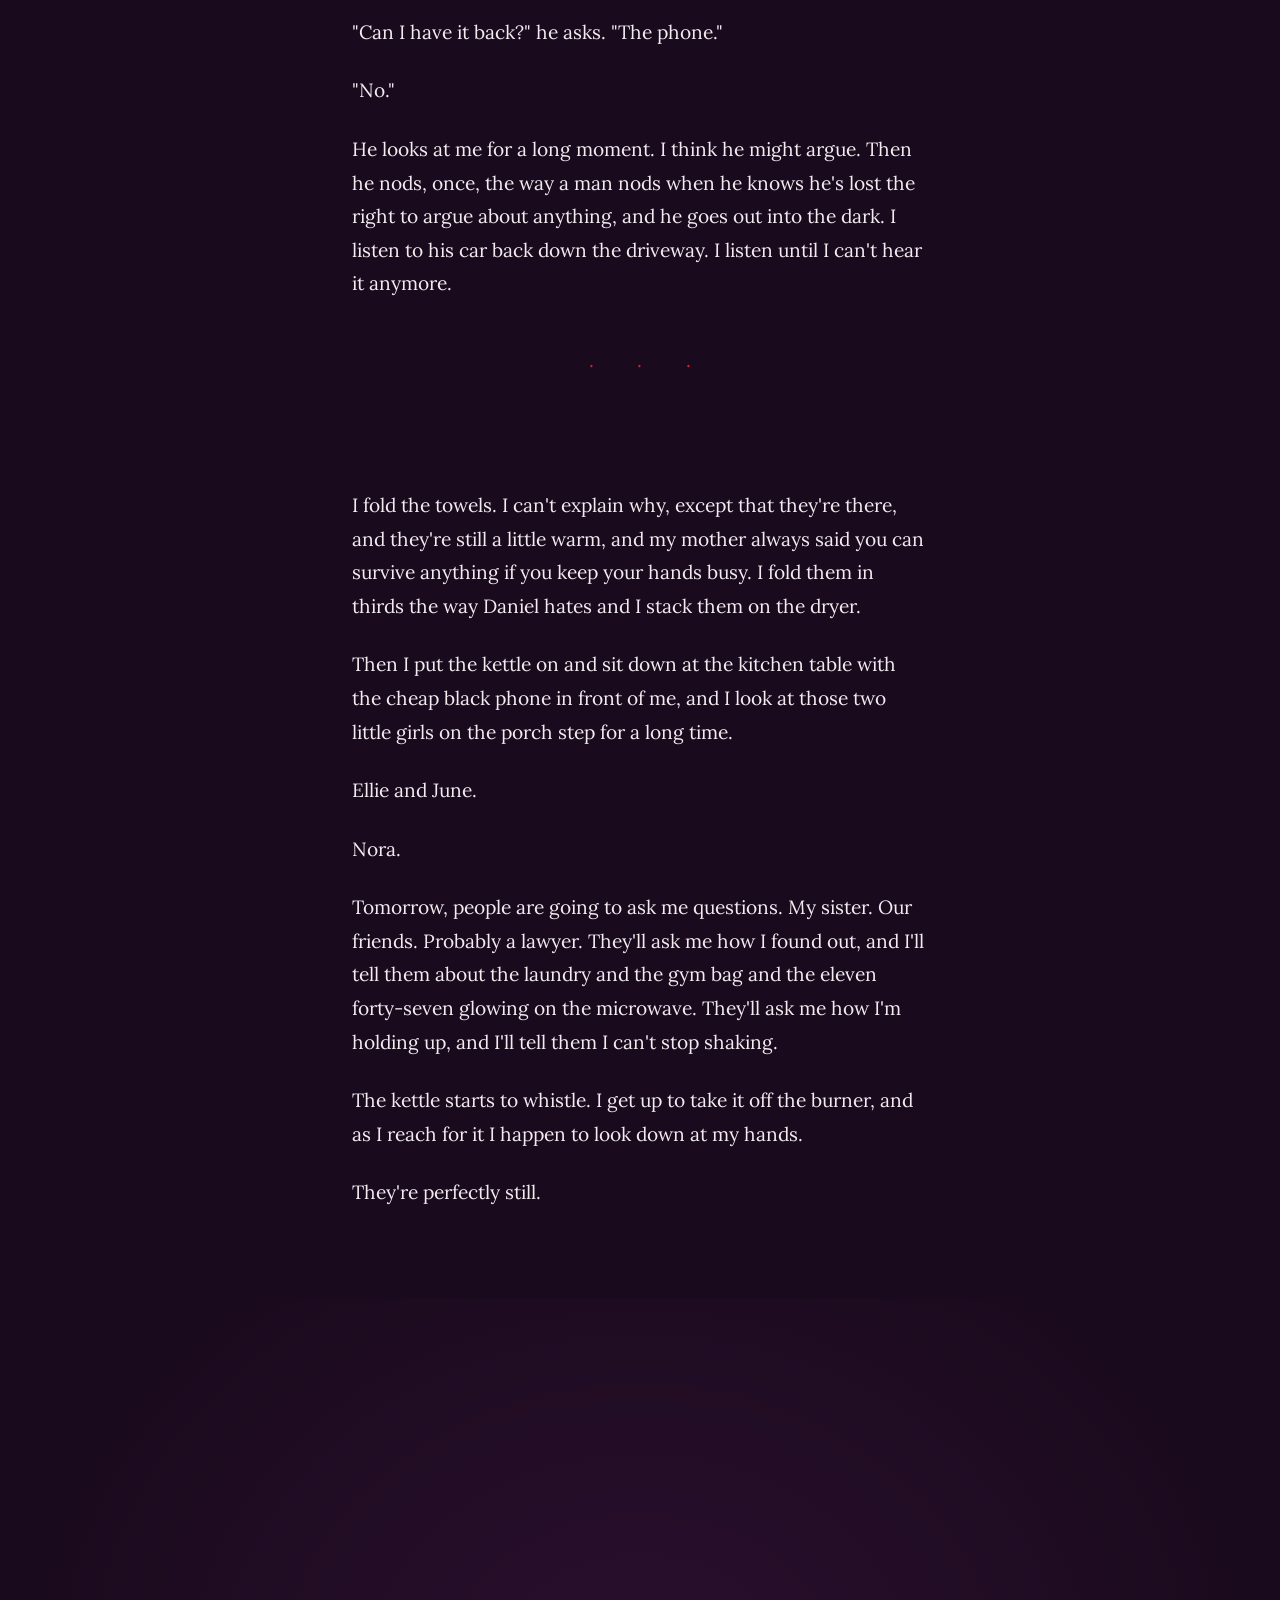
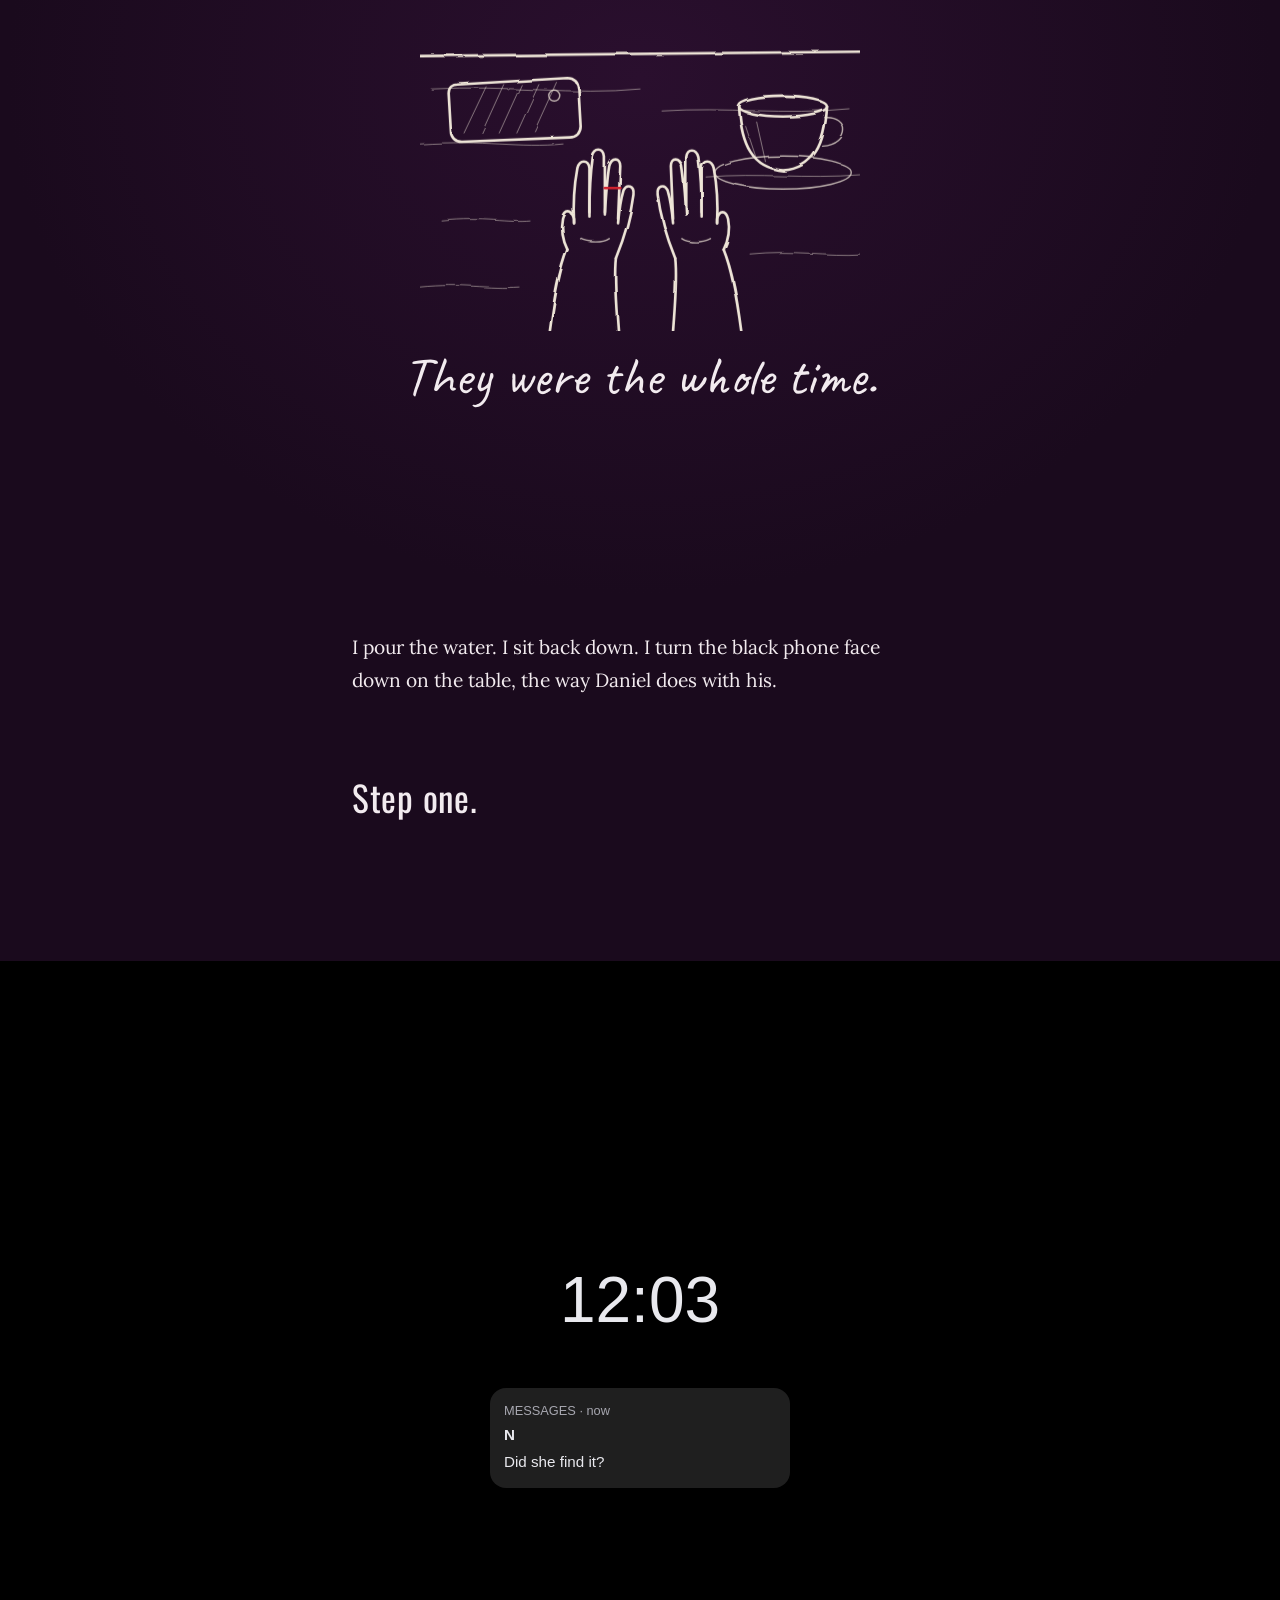
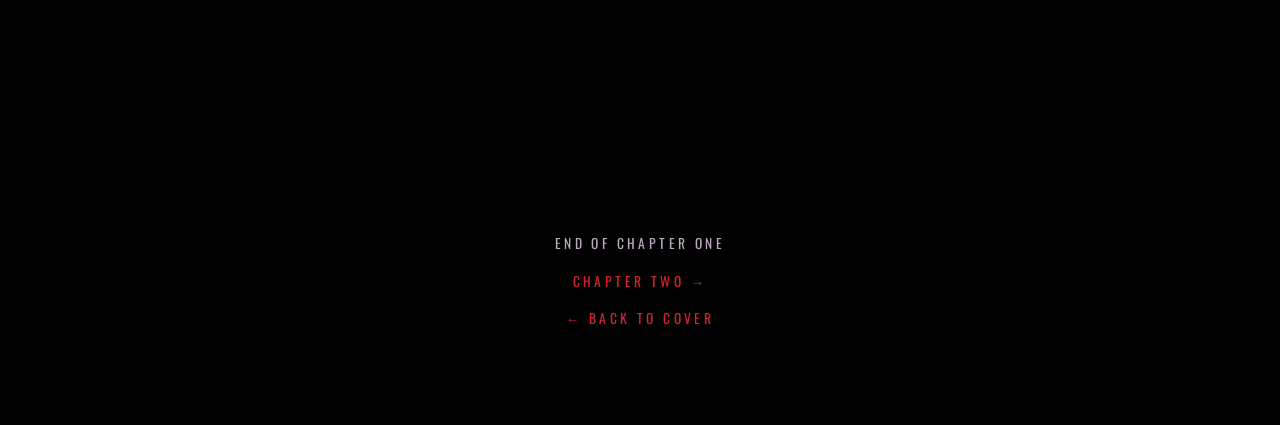
==== commit 93984cfe: "Add Chapter Two: Claire drives to Linden Falls and meets Nora Three moving-sketch scenes (missed cal" ====
--- a/book/chapter-1.html
+++ b/book/chapter-1.html
@@ -389,6 +389,7 @@
 
 <nav class="next">
   <p>End of Chapter One</p>
+  <p><a href="chapter-2.html">Chapter Two &rarr;</a></p>
   <p><a href="index.html">&larr; Back to cover</a></p>
 </nav>
 
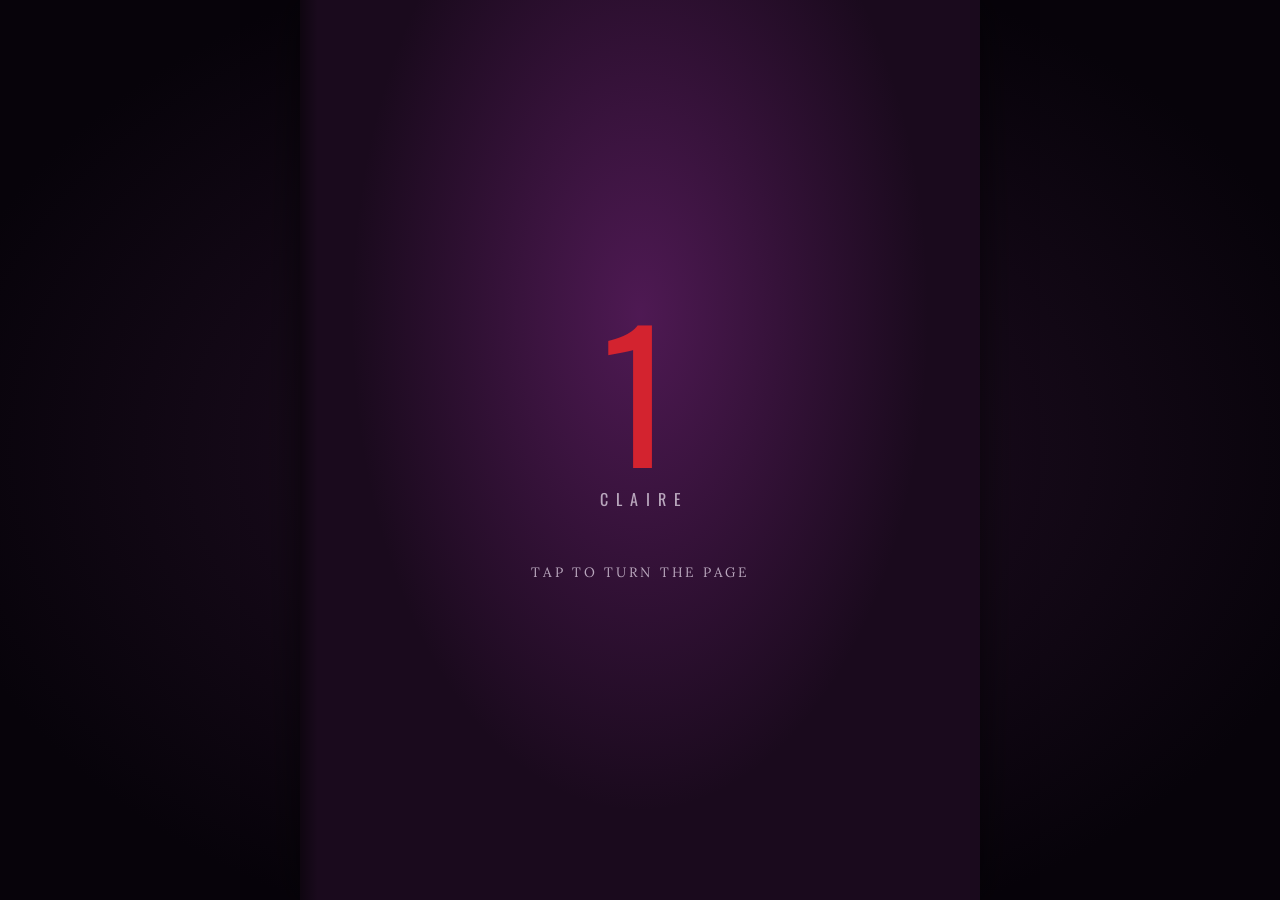
==== commit 2dd217b6: "Make the book page-turning: tap, swipe or arrow keys book.js lays each chapter out into screen-sized" ====
--- a/book/chapter-1.html
+++ b/book/chapter-1.html
@@ -9,7 +9,7 @@
 <link rel="stylesheet" href="https://fonts.googleapis.com/css2?family=Caveat:wght@500;700&family=Lora:ital,wght@0,400;0,600;1,400&family=Oswald:wght@400;600&display=swap">
 <link rel="stylesheet" href="style.css">
 </head>
-<body>
+<body data-prev="index.html" data-next="chapter-2.html">
 <svg width="0" height="0" style="position:absolute" aria-hidden="true" focusable="false">
   <filter id="boil" x="-5%" y="-5%" width="110%" height="110%">
     <feTurbulence data-boil type="fractalNoise" baseFrequency="0.035" numOctaves="2" seed="1"/>
@@ -21,7 +21,7 @@
   <div>
     <p class="num">1</p>
     <p class="who">Claire</p>
-    <p class="scroll-hint">Scroll</p>
+    <p class="scroll-hint" data-paged-label="Tap to turn the page">Scroll</p>
   </div>
 </header>
 
@@ -395,5 +395,6 @@
 
 <script src="motion.js"></script>
 <script src="sketch.js"></script>
+<script src="book.js"></script>
 </body>
 </html>
--- a/book/style.css
+++ b/book/style.css
@@ -311,6 +311,126 @@
 }
 .next a { color: var(--blood); text-decoration: none; }
 
+
+/* ---------- Page-turning reader (book.js) ---------- */
+body.paged { overflow: hidden; }
+.reader {
+  position: fixed;
+  inset: 0;
+  perspective: 2200px;
+  background: radial-gradient(ellipse at 50% 50%, #241027, #07030a 80%);
+  overflow: hidden;
+  -webkit-user-select: none;
+  user-select: none;
+  touch-action: pan-y;
+}
+.page {
+  position: absolute;
+  top: 0;
+  bottom: 0;
+  left: 0;
+  right: 0;
+  margin: 0 auto;
+  width: min(100%, 680px);
+  display: none;
+  background: var(--night);
+  box-shadow: 0 0 40px rgba(0, 0, 0, 0.6);
+  transform-origin: left center;
+  backface-visibility: hidden;
+  -webkit-backface-visibility: hidden;
+}
+/* The spine: a soft shadow down the left edge, like a bound page */
+.page::before {
+  content: "";
+  position: absolute;
+  top: 0;
+  bottom: 0;
+  left: 0;
+  width: 18px;
+  background: linear-gradient(to right, rgba(0, 0, 0, 0.45), transparent);
+  pointer-events: none;
+  z-index: 2;
+}
+/* Shading that darkens a page as it turns */
+.page::after {
+  content: "";
+  position: absolute;
+  inset: 0;
+  background: linear-gradient(to left, rgba(0, 0, 0, 0.7), rgba(0, 0, 0, 0.1));
+  opacity: 0;
+  pointer-events: none;
+  z-index: 3;
+}
+.reader.measuring .page { display: block; visibility: hidden; }
+.page.current { display: block; z-index: 2; }
+.page.under { display: block; z-index: 1; }
+.page.turn-out { display: block; z-index: 3; animation: turn-out 0.7s cubic-bezier(.45, .05, .55, .95) forwards; }
+.page.turn-out::after { animation: shade-in 0.7s ease forwards; }
+.page.turn-in { display: block; z-index: 3; animation: turn-in 0.7s cubic-bezier(.45, .05, .55, .95) forwards; }
+.page.turn-in::after { animation: shade-out 0.7s ease forwards; }
+@keyframes turn-out { from { transform: rotateY(0); } to { transform: rotateY(-100deg); } }
+@keyframes turn-in  { from { transform: rotateY(-100deg); } to { transform: rotateY(0); } }
+@keyframes shade-in  { to { opacity: 1; } }
+@keyframes shade-out { from { opacity: 1; } to { opacity: 0; } }
+
+.page-inner {
+  position: absolute;
+  top: 0;
+  left: 0;
+  right: 0;
+  bottom: 2.4rem;
+  overflow-y: auto;
+  padding-top: max(1.8rem, env(safe-area-inset-top, 0px));
+  padding-bottom: 0.5rem;
+  padding-left: max(24px, env(safe-area-inset-left, 0px));
+  padding-right: max(24px, env(safe-area-inset-right, 0px));
+}
+.paged .page-inner article { padding: 0; max-width: 34rem; }
+.paged .page-inner article p { opacity: 1; transform: none; }
+.paged .page.full .page-inner > [data-reveal] { transform: none; }
+.paged .page-inner > .break { margin: 1.5rem 0; }
+.folio {
+  position: absolute;
+  left: 0;
+  right: 0;
+  bottom: max(0.7rem, env(safe-area-inset-bottom, 0px));
+  text-align: center;
+  font-family: var(--display);
+  font-size: 0.72rem;
+  letter-spacing: 0.2em;
+  color: var(--muted);
+  text-transform: uppercase;
+}
+
+/* Whole-page blocks fill their page */
+.page.full .page-inner { padding: 0; bottom: 0; overflow: hidden; display: flex; flex-direction: column; }
+.page.full .page-inner > * { min-height: 100%; height: 100%; margin: 0; box-sizing: border-box; overflow: hidden; }
+.page.full .page-inner > .phone { height: auto; min-height: 0; margin: auto; flex: none; }
+.paged .scene svg { width: auto; max-width: min(440px, 92%); max-height: 62vh; max-height: 62dvh; }
+.paged .cover .book { width: auto; height: min(70vh, 640px); height: min(70dvh, 640px); max-width: 92%; }
+.paged .nav-page, .paged nav.next { background: transparent; padding: 2rem 0; }
+
+.turn-hint {
+  position: fixed;
+  left: 50%;
+  bottom: calc(3rem + env(safe-area-inset-bottom, 0px));
+  transform: translateX(-50%);
+  z-index: 20;
+  max-width: calc(100% - 48px);
+  padding: 0.6rem 1rem;
+  border-radius: 999px;
+  background: rgba(242, 235, 239, 0.12);
+  color: var(--paper);
+  font-family: var(--display);
+  font-size: 0.75rem;
+  letter-spacing: 0.12em;
+  text-transform: uppercase;
+  text-align: center;
+  pointer-events: none;
+  animation: hint 5.2s ease forwards;
+}
+@keyframes hint { 0%, 100% { opacity: 0; } 10%, 80% { opacity: 1; } }
+
 /* ---------- Everyone who asks for less motion gets none ---------- */
 @media (prefers-reduced-motion: reduce) {
   *, *::before, *::after {
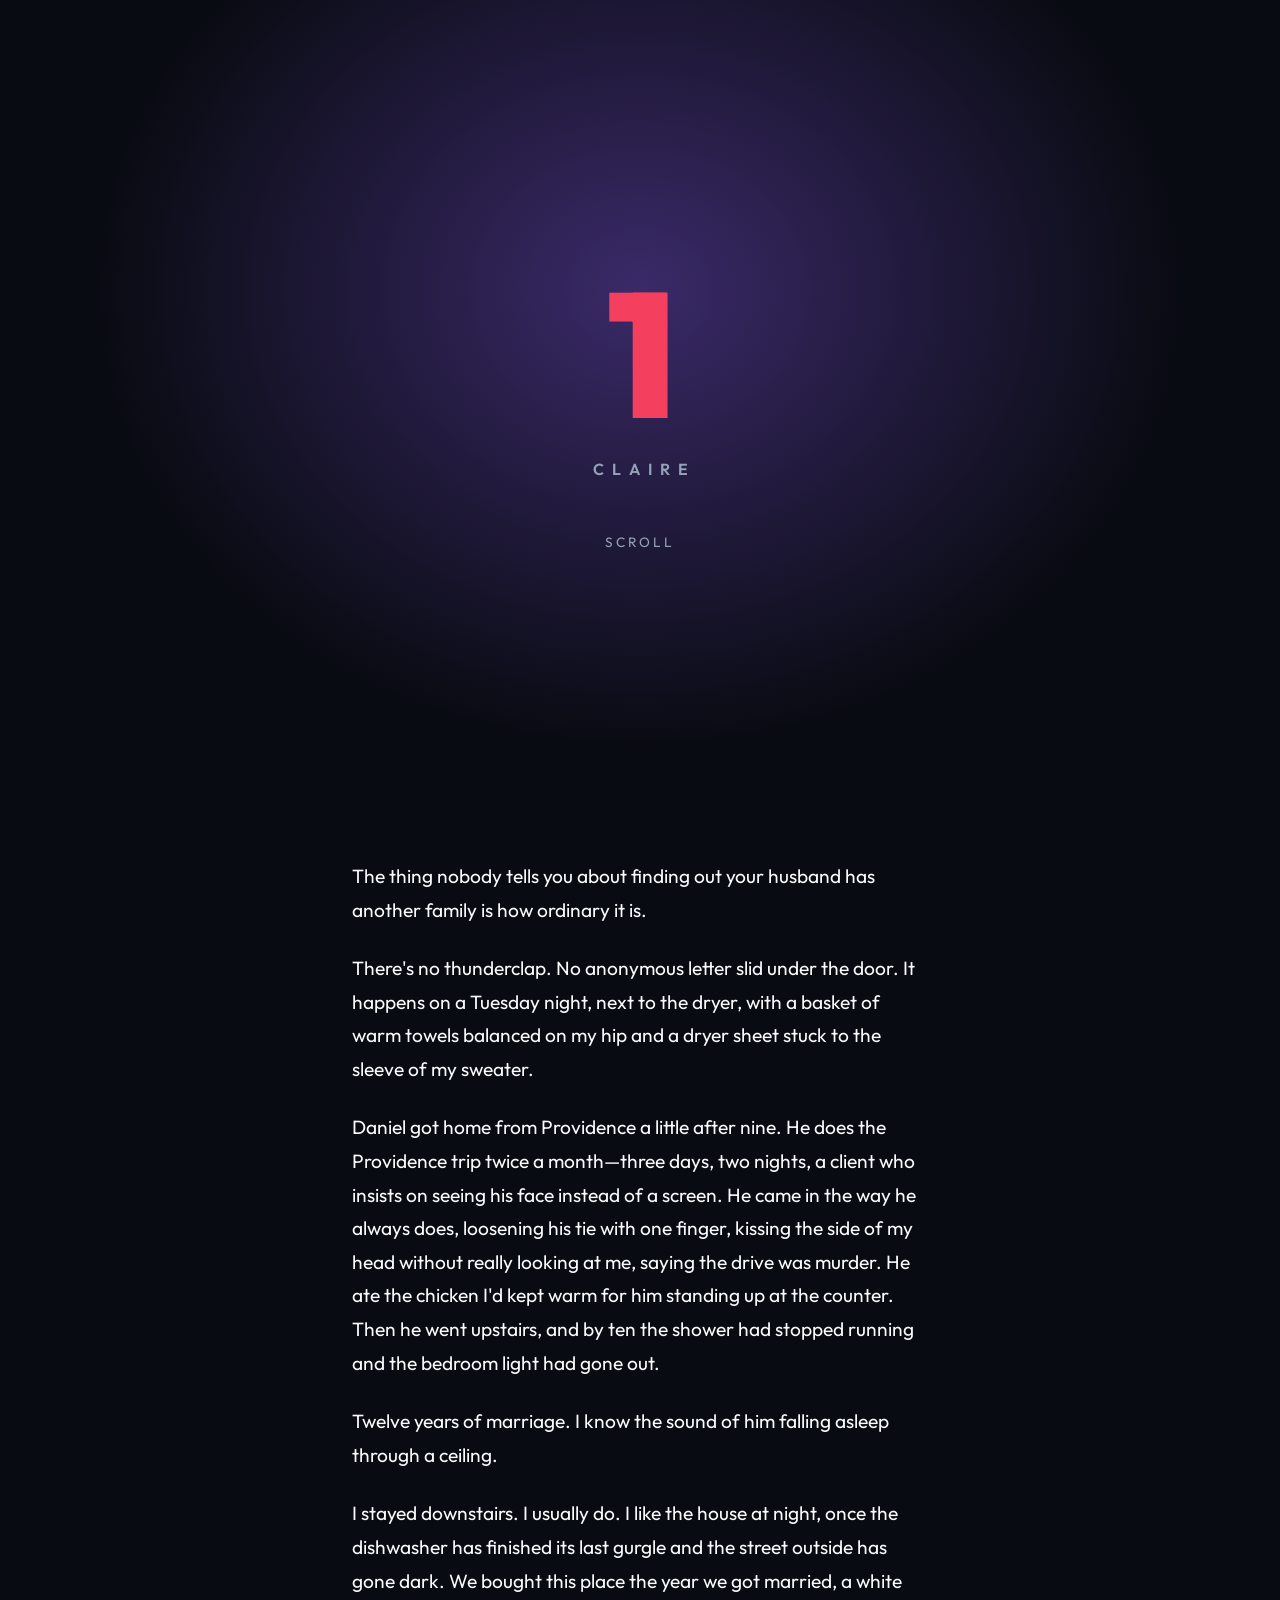
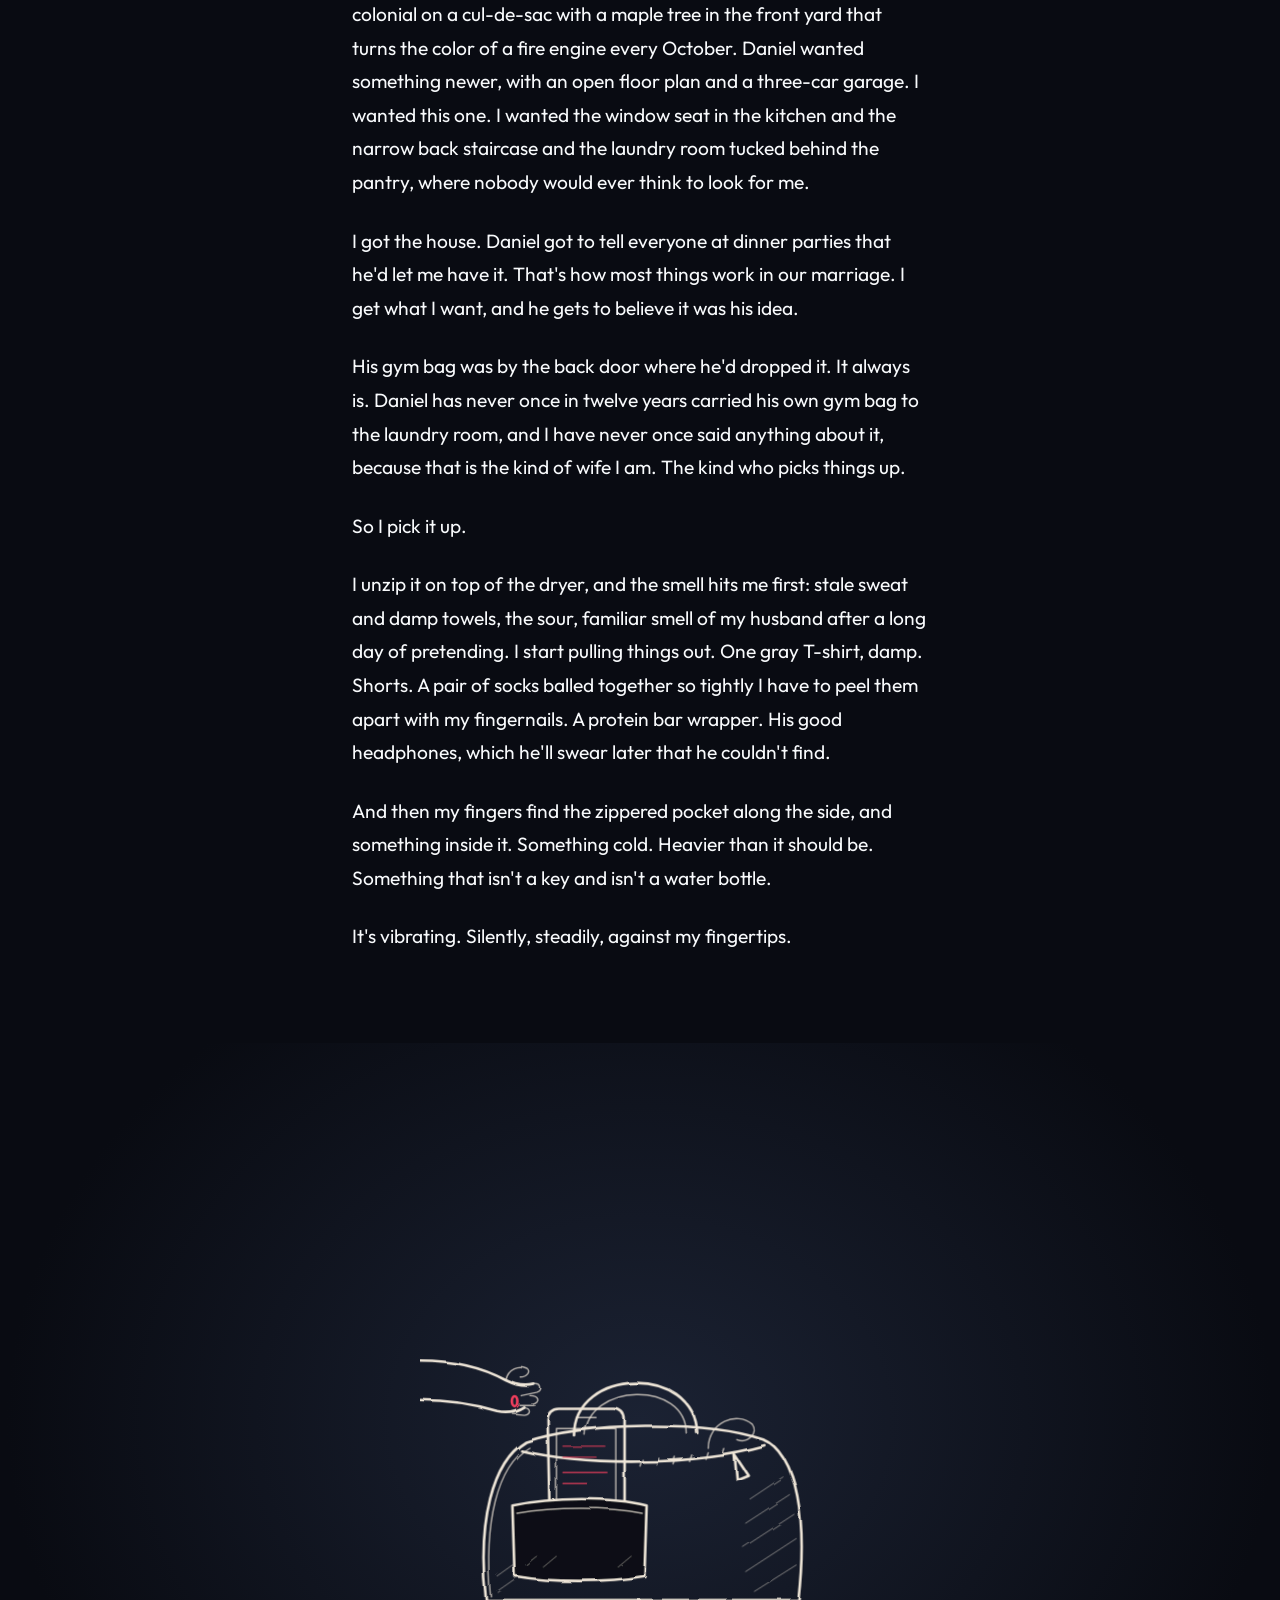
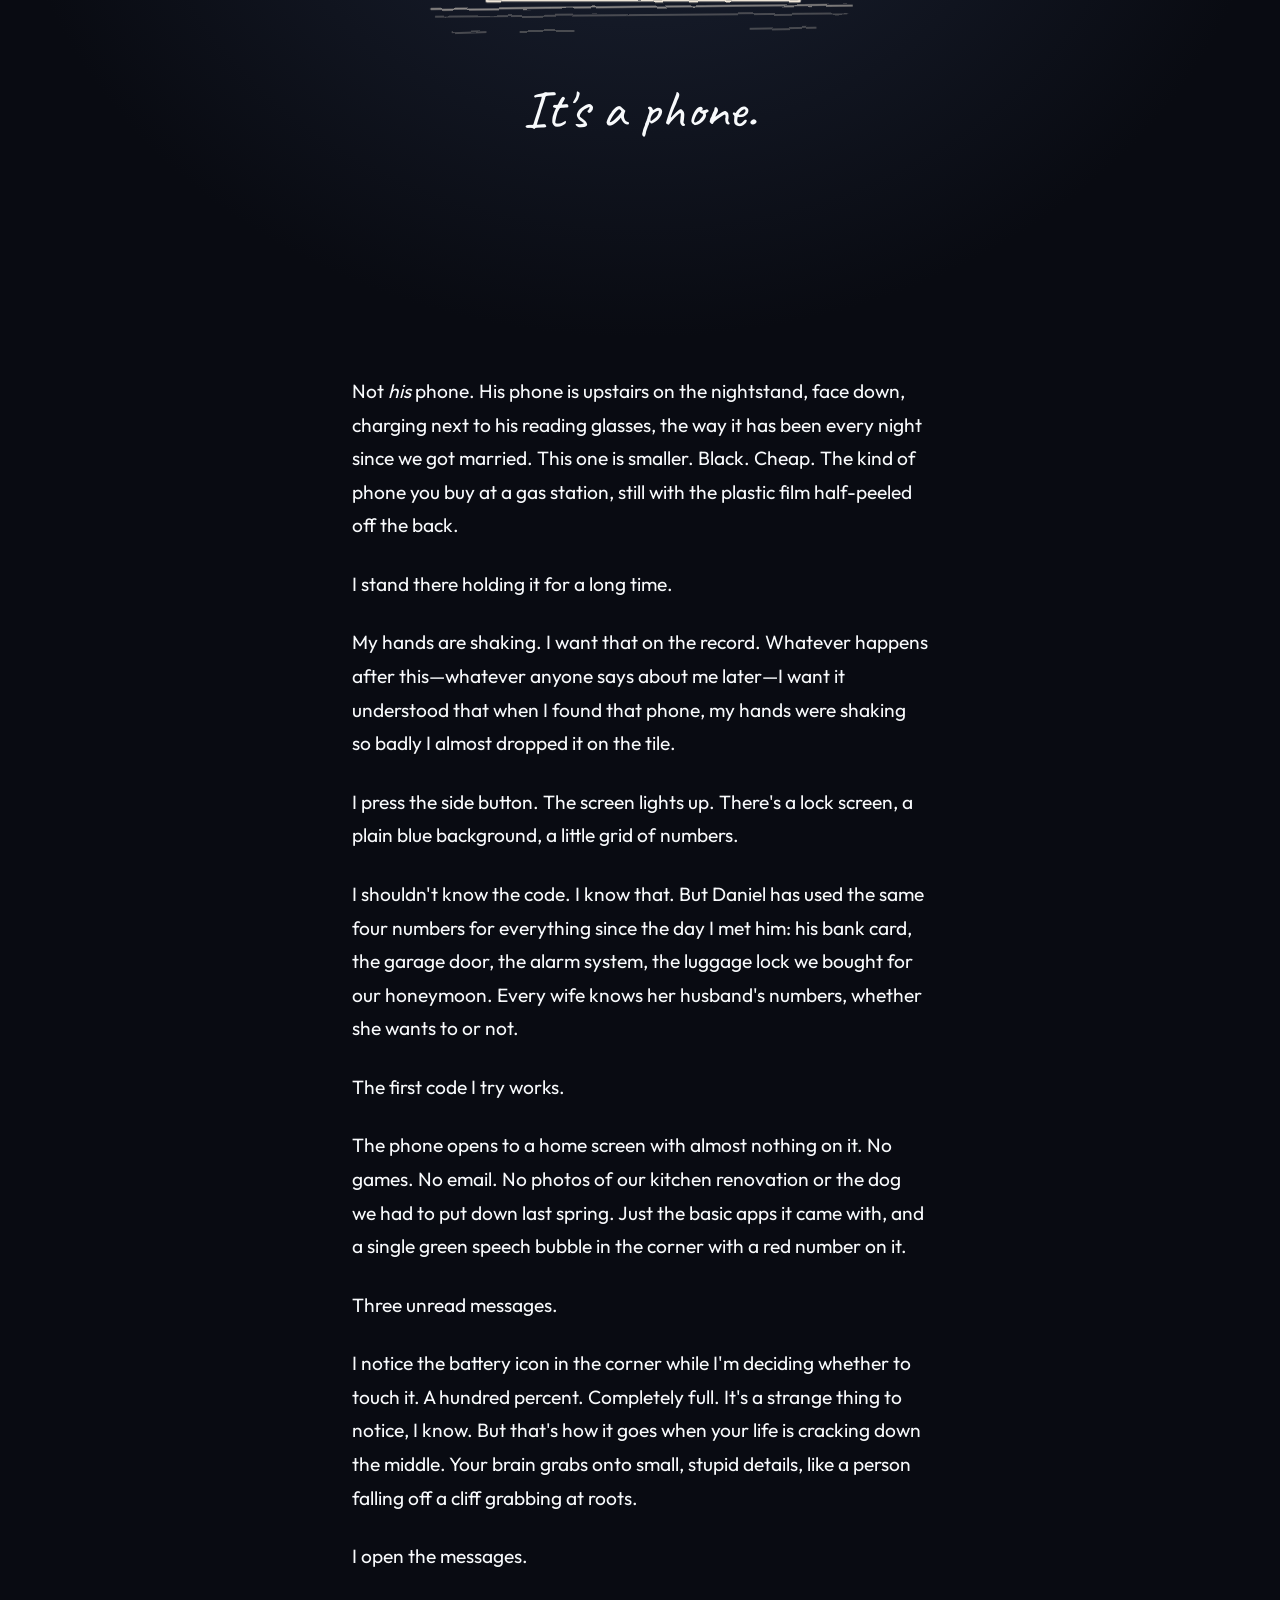
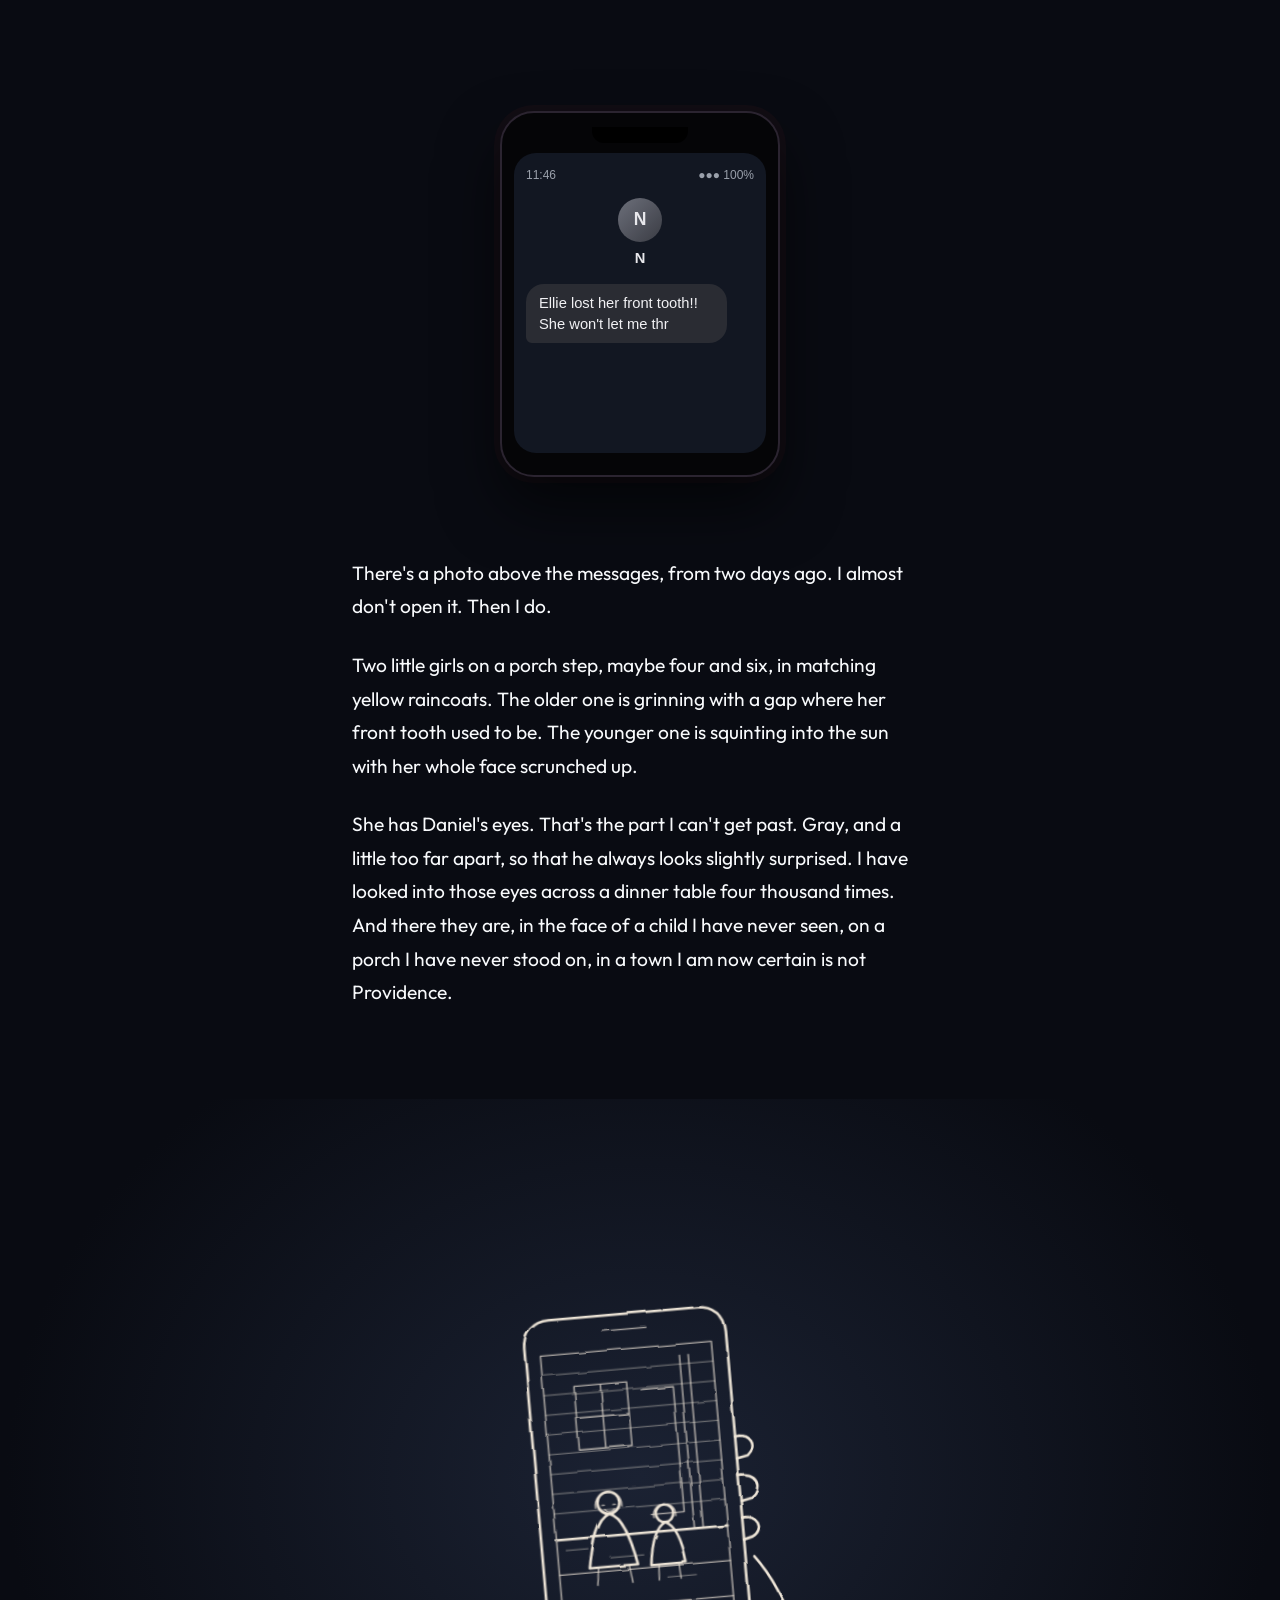
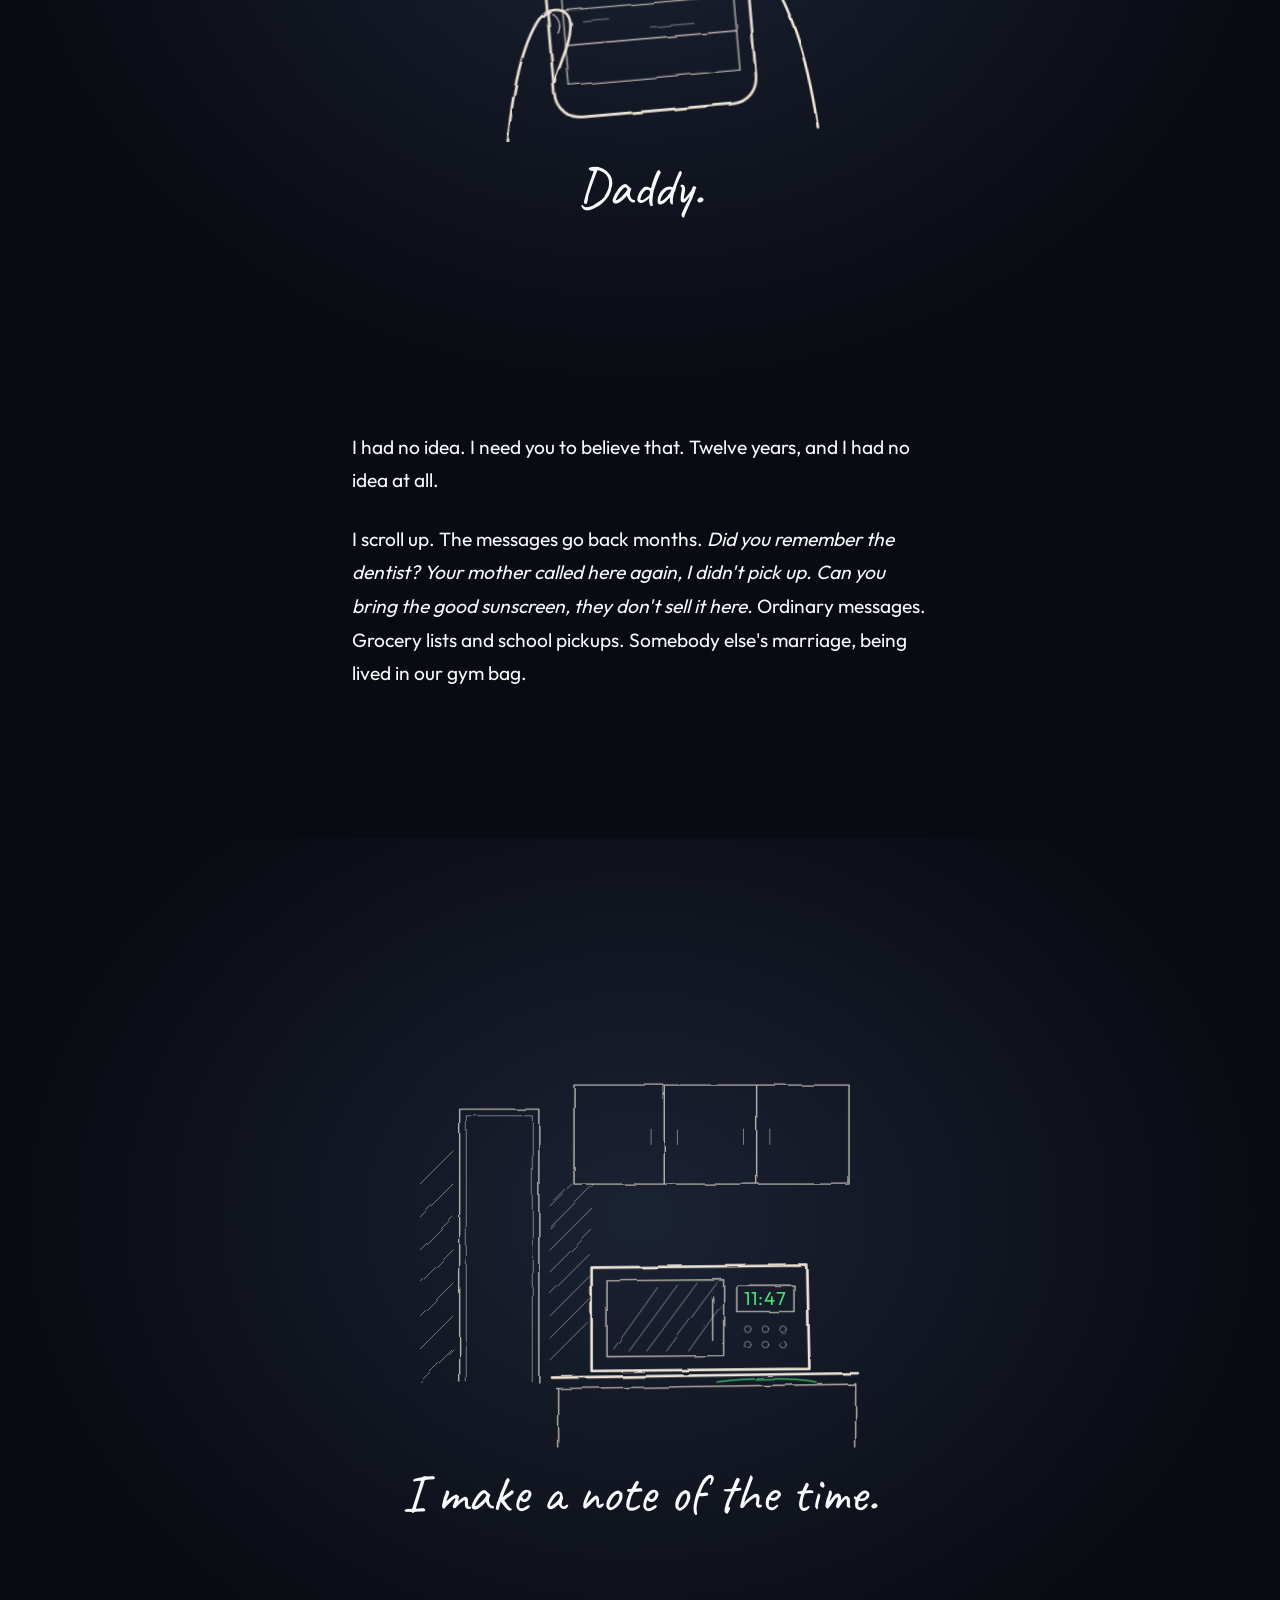
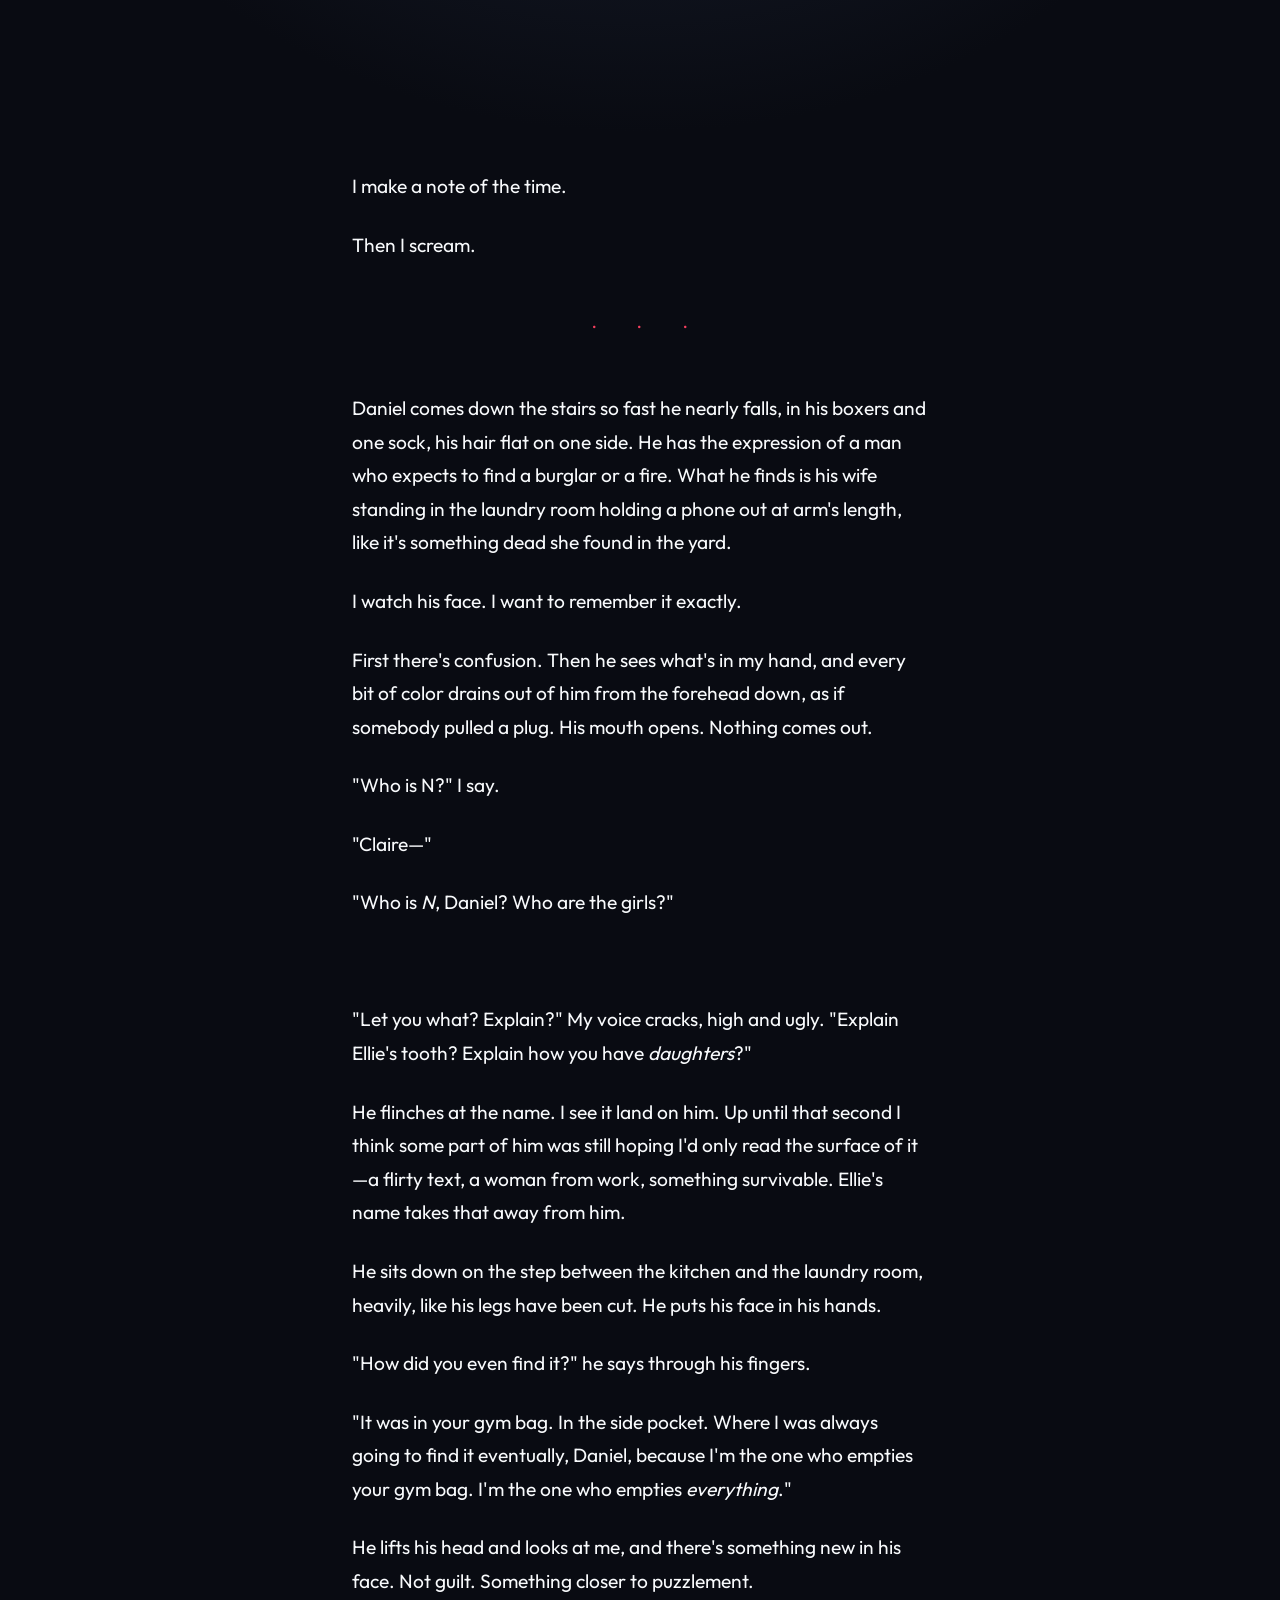
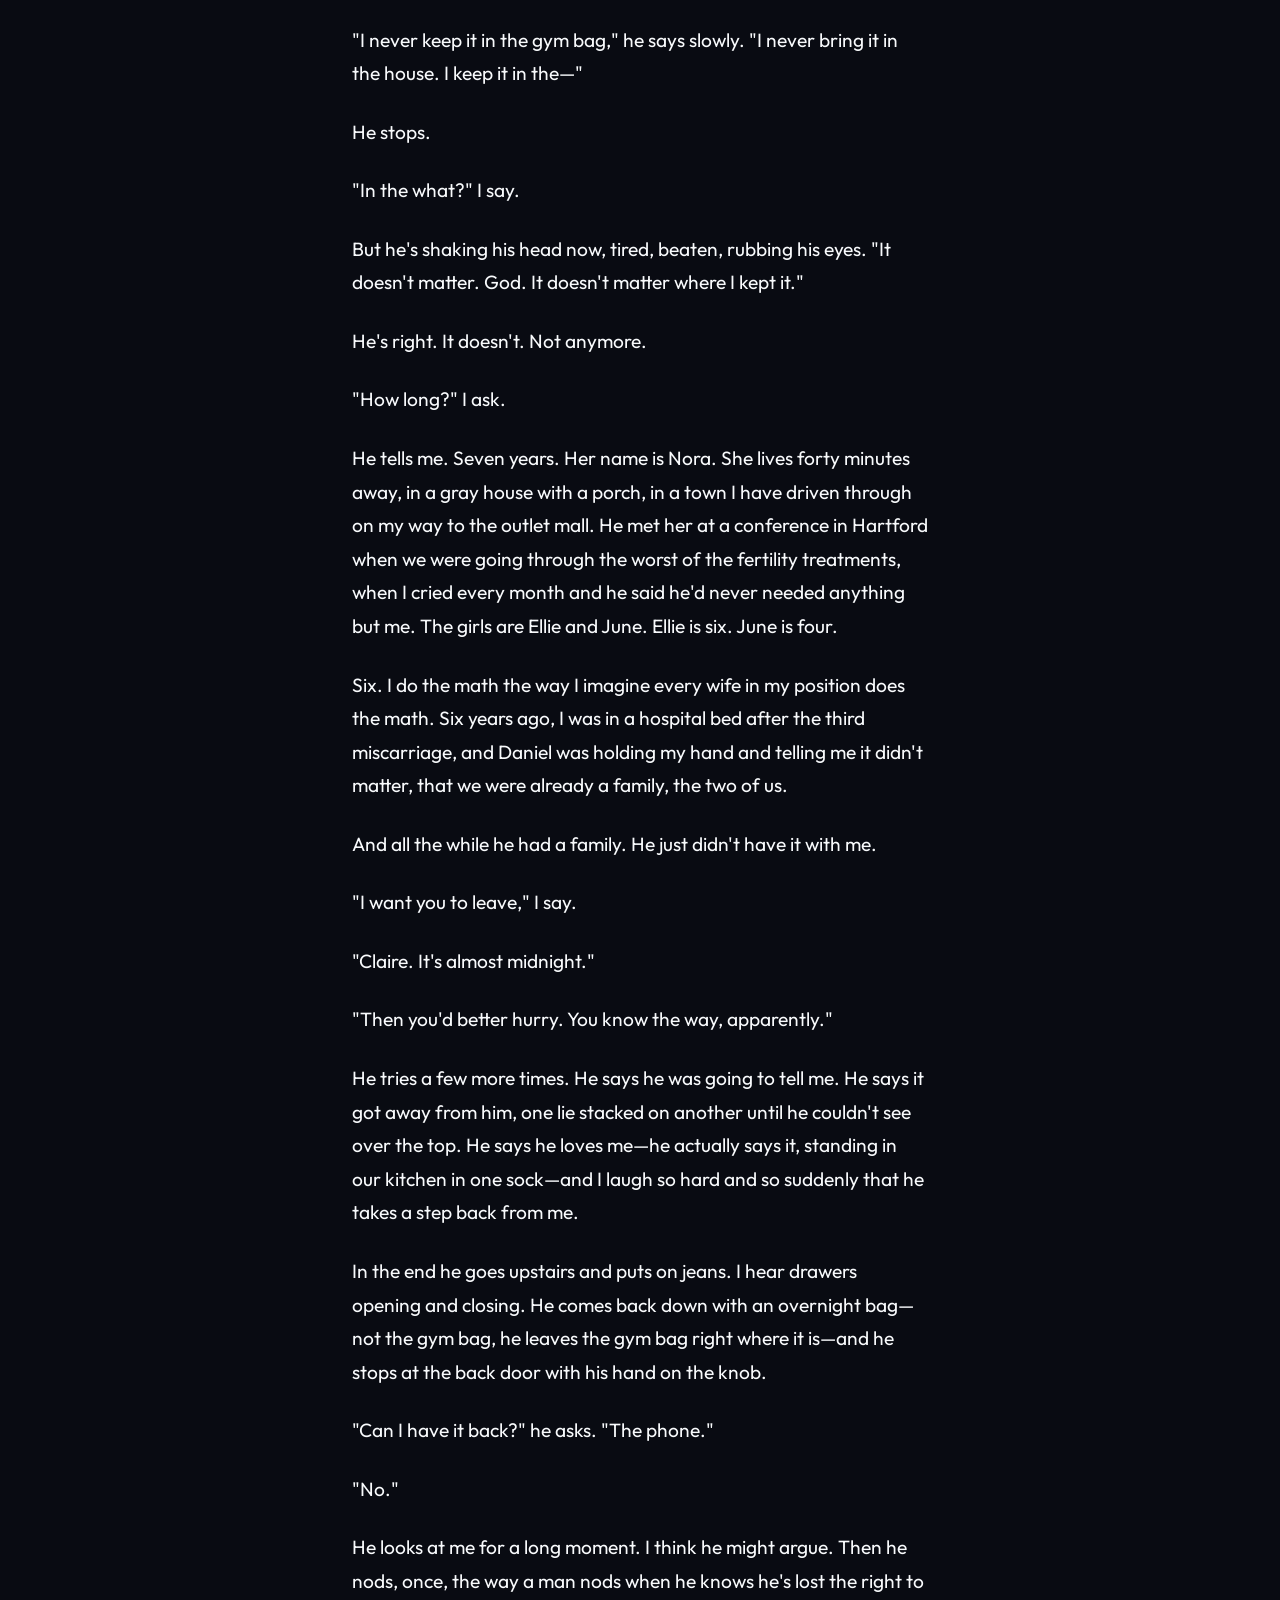
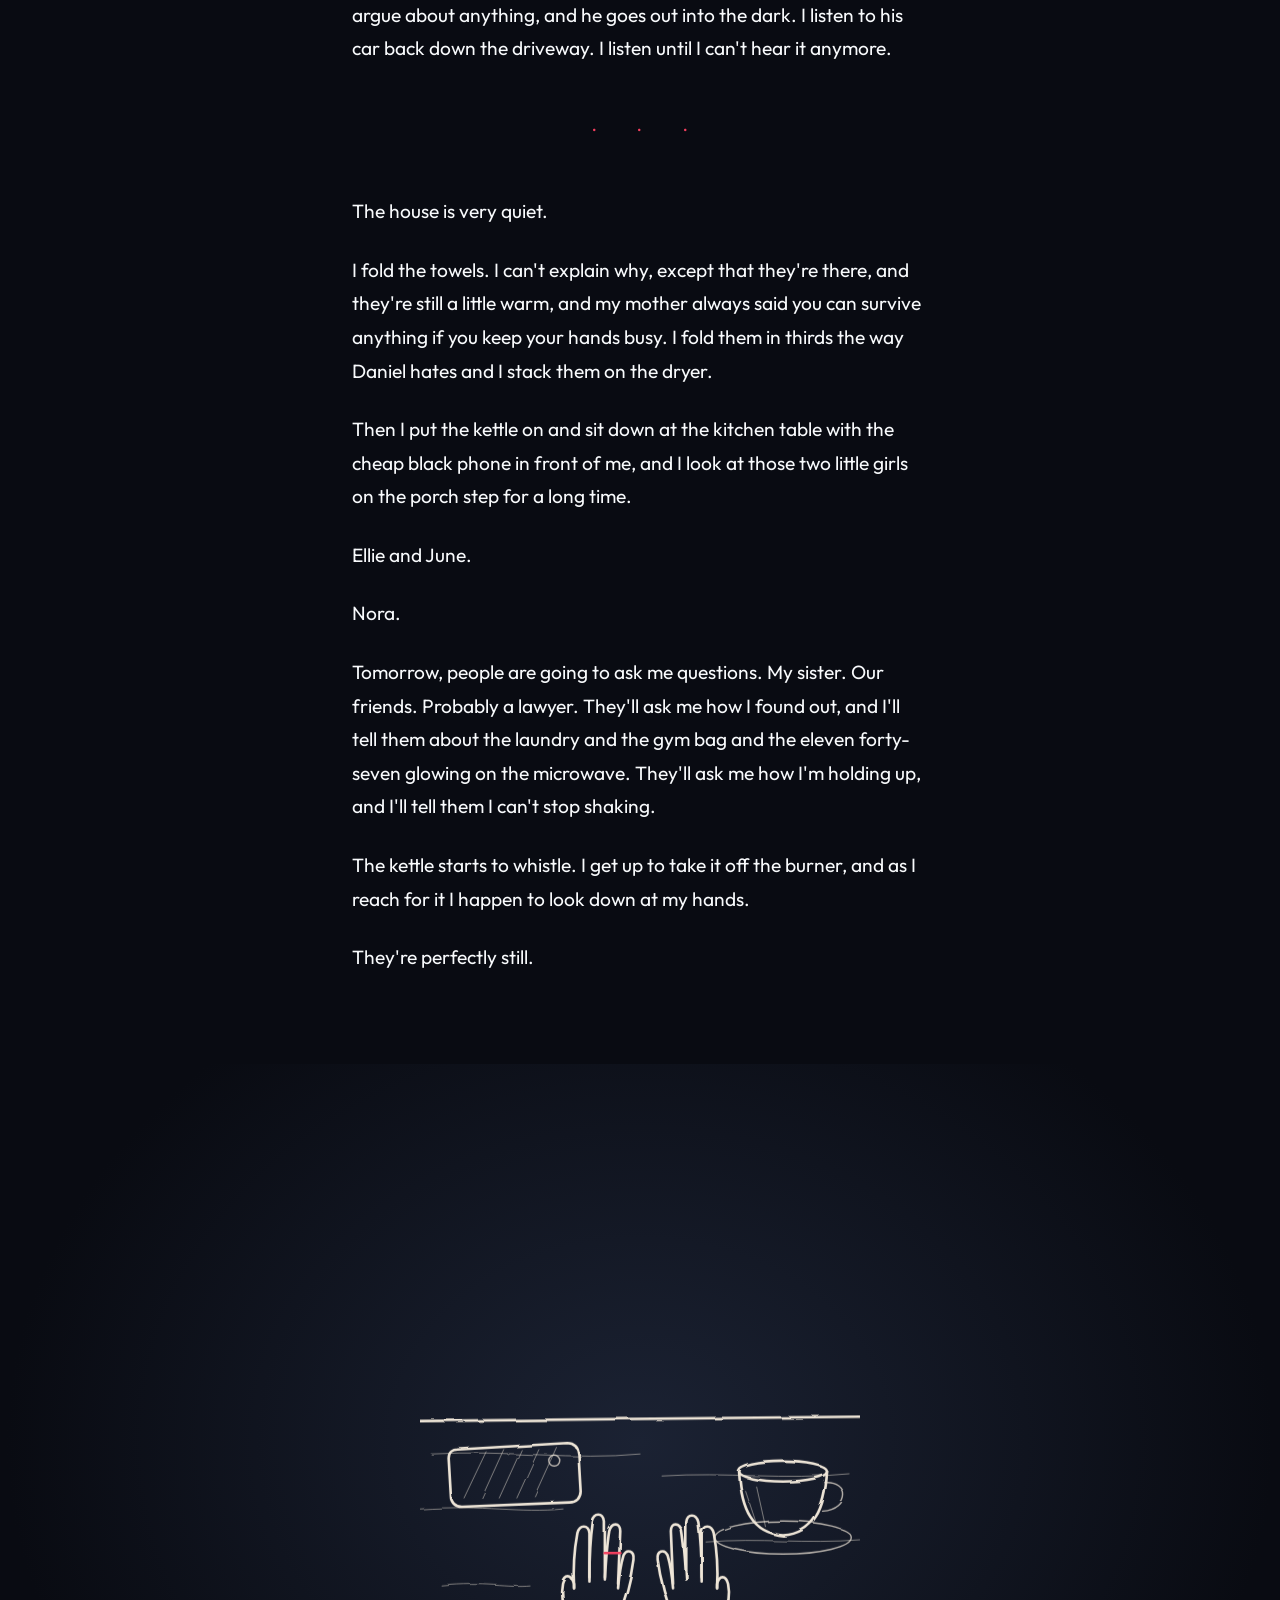
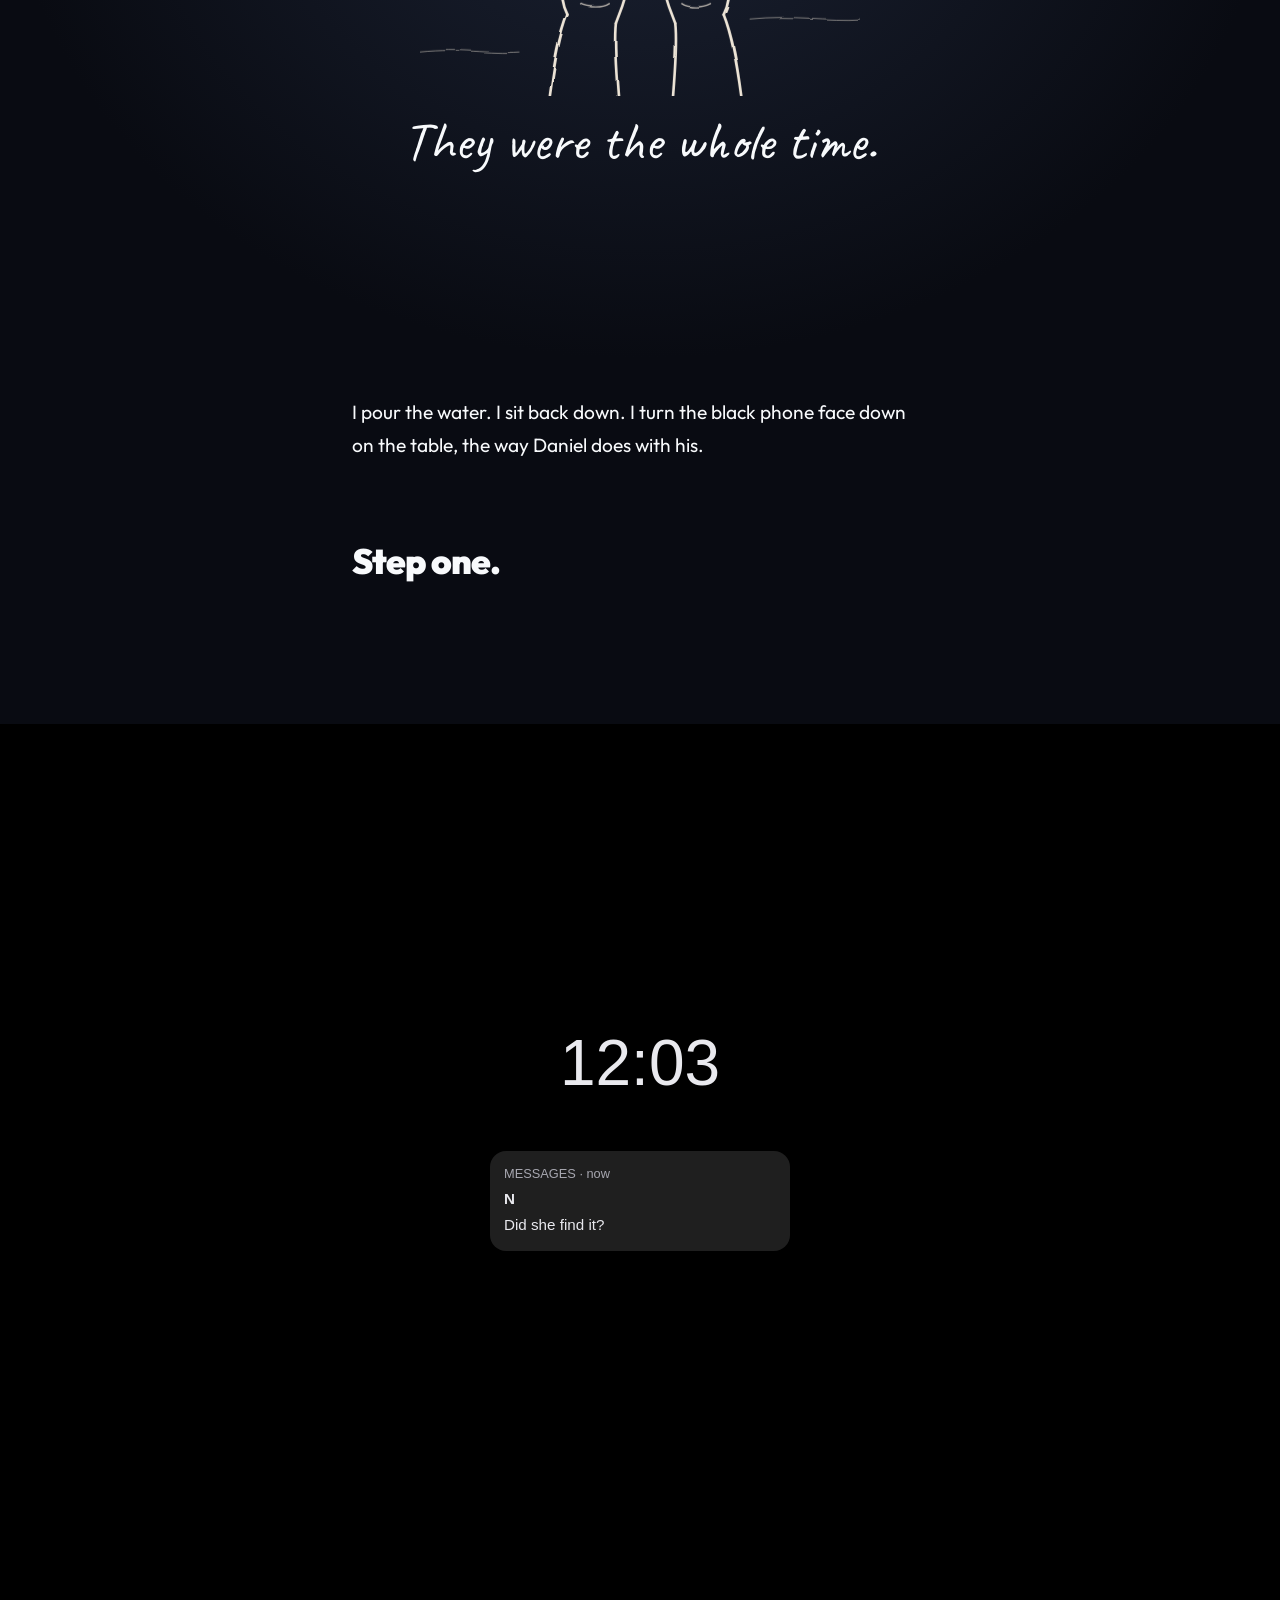
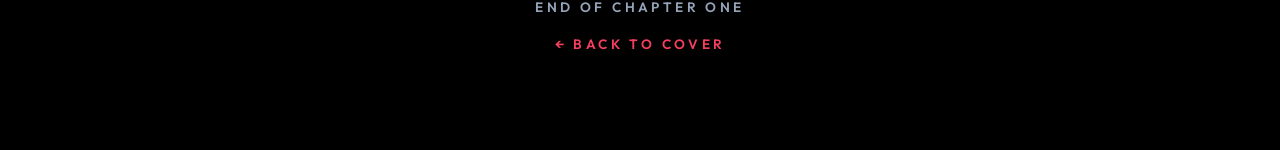
==== commit 182f5583: "Restyle the book with Open Design's Dramatic design system Bring in the Dramatic tokens (Apache-2.0," ====
--- a/book/chapter-1.html
+++ b/book/chapter-1.html
@@ -6,10 +6,11 @@
 <title>Chapter One — Second Home</title>
 <meta name="description" content="Second Home by D.H. (Dina Helmy). Chapter One: Claire.">
 <link rel="preconnect" href="https://fonts.googleapis.com">
-<link rel="stylesheet" href="https://fonts.googleapis.com/css2?family=Caveat:wght@500;700&family=Lora:ital,wght@0,400;0,600;1,400&family=Oswald:wght@400;600&display=swap">
+<link rel="stylesheet" href="https://fonts.googleapis.com/css2?family=Caveat:wght@500;700&family=Outfit:wght@400;600;900&display=swap">
+<link rel="stylesheet" href="design-system/dramatic-tokens.css">
 <link rel="stylesheet" href="style.css">
 </head>
-<body data-prev="index.html" data-next="chapter-2.html">
+<body>
 <svg width="0" height="0" style="position:absolute" aria-hidden="true" focusable="false">
   <filter id="boil" x="-5%" y="-5%" width="110%" height="110%">
     <feTurbulence data-boil type="fractalNoise" baseFrequency="0.035" numOctaves="2" seed="1"/>
@@ -21,7 +22,7 @@
   <div>
     <p class="num">1</p>
     <p class="who">Claire</p>
-    <p class="scroll-hint" data-paged-label="Tap to turn the page">Scroll</p>
+    <p class="scroll-hint">Scroll</p>
   </div>
 </header>
 
@@ -389,12 +390,10 @@
 
 <nav class="next">
   <p>End of Chapter One</p>
-  <p><a href="chapter-2.html">Chapter Two &rarr;</a></p>
   <p><a href="index.html">&larr; Back to cover</a></p>
 </nav>
 
 <script src="motion.js"></script>
 <script src="sketch.js"></script>
-<script src="book.js"></script>
 </body>
 </html>
--- a/book/design-system/dramatic-tokens.css
+++ b/book/design-system/dramatic-tokens.css
@@ -0,0 +1,64 @@
+/* Dramatic design system tokens, copied unchanged from Open Design
+ * (https://github.com/nexu-io/open-design, design-systems/dramatic/tokens.css,
+ * commit 12d970e). Licensed under the Apache License 2.0; see LICENSE-open-design.
+ * Book-specific choices live in ../style.css, not here.
+ */
+
+:root {
+  --bg: #090b12;
+  --surface: #121722;
+  --surface-warm: #1b2233;
+  --fg: #f8fafc;
+  --fg-2: #cbd5e1;
+  --muted: #94a3b8;
+  --meta: #60a5fa;
+  --border: #2a3447;
+  --border-soft: #1d2636;
+  --accent: #60a5fa;
+  --accent-on: #06101d;
+  --accent-hover: color-mix(in oklab, var(--accent), black 8%);
+  --accent-active: color-mix(in oklab, var(--accent), black 14%);
+  --success: #22c55e;
+  --warn: #fbbf24;
+  --danger: #fb7185;
+  --font-display: Inter, system-ui, sans-serif;
+  --font-body: Inter, system-ui, sans-serif;
+  --font-mono: "SF Mono", ui-monospace, Menlo, monospace;
+  --text-xs: 12px;
+  --text-sm: 14px;
+  --text-base: 16px;
+  --text-lg: 18px;
+  --text-xl: 24px;
+  --text-2xl: 36px;
+  --text-3xl: 54px;
+  --text-4xl: 76px;
+  --leading-body: 1.52;
+  --leading-tight: 1.06;
+  --tracking-display: -0.025em;
+  --space-1: 4px;
+  --space-2: 8px;
+  --space-3: 12px;
+  --space-4: 16px;
+  --space-5: 20px;
+  --space-6: 24px;
+  --space-8: 32px;
+  --space-12: 48px;
+  --section-y-desktop: 96px;
+  --section-y-tablet: 68px;
+  --section-y-phone: 48px;
+  --radius-sm: 10px;
+  --radius-md: 16px;
+  --radius-lg: 24px;
+  --radius-pill: 9999px;
+  --elev-flat: none;
+  --elev-ring: 0 0 0 1px var(--border);
+  --elev-raised: 0 24px 72px rgba(0, 0, 0, 0.42);
+  --focus-ring: 0 0 0 4px rgba(96, 165, 250, 0.28);
+  --motion-fast: 150ms;
+  --motion-base: 240ms;
+  --ease-standard: cubic-bezier(0.2, 0, 0, 1);
+  --container-max: 1180px;
+  --container-gutter-desktop: 36px;
+  --container-gutter-tablet: 24px;
+  --container-gutter-phone: 16px;
+}
--- a/book/style.css
+++ b/book/style.css
@@ -1,18 +1,32 @@
-/* Second Home — shared look and motion */
+/* Second Home — shared look and motion.
+ * Built on Open Design's Dramatic system (design-system/dramatic-tokens.css,
+ * loaded first). Its DESIGN.md names violet and rose accents and Outfit type,
+ * so those replace the package's blue/Inter token defaults here. */
 :root {
   color-scheme: dark;
-  --night: #1a0a1d;
-  --plum: #3b1240;
-  --violet: #8e2c95;
-  --blood: #d3232f;
-  --blood-dark: #8f101b;
-  --paper: #f2ebef;
-  --muted: #b9a7bd;
-  --screen: #0d0f14;
-  --chalk: #efe6d8;
-  --lcd: #46e07a;
-  --display: "Oswald", "Arial Narrow", Impact, sans-serif;
-  --serif: "Lora", Georgia, "Times New Roman", serif;
+  --accent: #8b5cf6;
+  --accent-on: #ffffff;
+  --secondary: #f43f5e;
+  --focus-ring: 0 0 0 4px rgba(139, 92, 246, 0.35);
+  --font-display: "Outfit", system-ui, sans-serif;
+  --font-body: "Outfit", system-ui, sans-serif;
+  --font-hand: "Caveat", cursive;
+
+  /* Story props that the system has no token for */
+  --chalk: #efe6d8;   /* pen lines in the sketches */
+  --lcd: #46e07a;     /* the microwave clock */
+  --blood-deep: color-mix(in oklab, var(--secondary), black 55%);
+  --lights-out: #000; /* moments the room goes fully dark */
+
+  /* The book's own names, mapped onto the system */
+  --night: var(--bg);
+  --plum: var(--surface-warm);
+  --violet: var(--accent);
+  --blood: var(--secondary);
+  --paper: var(--fg);
+  --screen: var(--surface);
+  --display: var(--font-display);
+  --serif: var(--font-body);
 }
 
 * { box-sizing: border-box; }
@@ -23,6 +37,7 @@
   background: var(--night);
   color: var(--paper);
   font-family: var(--serif);
+  font-weight: 400;
   line-height: 1.75;
   overflow-x: hidden;
   -webkit-font-smoothing: antialiased;
@@ -56,7 +71,7 @@
 
 /* Clues: a faint shimmer that only sharp-eyed readers notice */
 [data-clue] {
-  background: linear-gradient(100deg, var(--paper) 0%, var(--paper) 42%, #ffd3d7 50%, var(--paper) 58%, var(--paper) 100%);
+  background: linear-gradient(100deg, var(--paper) 0%, var(--paper) 42%, color-mix(in oklab, var(--secondary), white 70%) 50%, var(--paper) 58%, var(--paper) 100%);
   background-size: 300% 100%;
   background-position: 100% 0;
   -webkit-background-clip: text;
@@ -77,19 +92,21 @@
   text-align: center;
   padding: 4rem 16px;
   background:
-    radial-gradient(ellipse at 50% 35%, rgba(142, 44, 149, 0.45), transparent 60%),
+    radial-gradient(ellipse at 50% 35%, color-mix(in oklab, var(--accent), transparent 62%), transparent 60%),
     var(--night);
 }
 .chapter-head .num {
   font-family: var(--display);
+  font-weight: 900;
   font-size: clamp(5rem, 28vw, 11rem);
-  line-height: 1;
+  line-height: var(--leading-tight);
   color: var(--blood);
-  letter-spacing: 0.04em;
+  letter-spacing: var(--tracking-display);
   margin: 0;
 }
 .chapter-head .who {
   font-family: var(--display);
+  font-weight: 600;
   letter-spacing: 0.5em;
   text-transform: uppercase;
   color: var(--muted);
@@ -115,11 +132,12 @@
 article p { margin: 0 0 1.3em; }
 article .beat {
   font-family: var(--display);
+  font-weight: 900;
   font-size: clamp(1.6rem, 6vw, 2.2rem);
-  line-height: 1.25;
+  line-height: 1.2;
   color: var(--paper);
   margin: 2.2em 0;
-  letter-spacing: 0.02em;
+  letter-spacing: var(--tracking-display);
 }
 article .break {
   text-align: center;
@@ -206,11 +224,11 @@
   align-content: center;
   gap: 1rem;
   padding: 3rem 16px;
-  background: radial-gradient(ellipse at 50% 42%, #2a0f2e 0%, var(--night) 70%);
+  background: radial-gradient(ellipse at 50% 42%, var(--surface-warm) 0%, var(--night) 70%);
 }
 .scene svg { width: min(440px, 92vw); }
 .scene-line {
-  font-family: "Caveat", cursive;
+  font-family: var(--font-hand);
   font-size: clamp(2.2rem, 10vw, 3.4rem);
   line-height: 1.1;
   text-align: center;
@@ -241,7 +259,7 @@
 .buzz { transform-box: fill-box; transform-origin: center; }
 .on .buzz { animation: buzz 0.09s linear 0.2s 12; }
 @keyframes buzz { 25% { transform: rotate(-2deg) translateX(-2px); } 75% { transform: rotate(2deg) translateX(2px); } }
-.hand-note { font-family: "Caveat", cursive; fill: var(--blood); font-size: 22px; }
+.hand-note { font-family: var(--font-hand); fill: var(--blood); font-size: 22px; }
 .lcd { font-family: var(--display); fill: var(--lcd); letter-spacing: 1px; }
 .on .lcd { filter: drop-shadow(0 0 6px var(--lcd)); animation: blink 1s steps(1) 0.4s 4; }
 .steam { stroke-dasharray: 14 10; }
@@ -258,8 +276,8 @@
   font-family: var(--display);
   font-size: clamp(3.5rem, 18vw, 6rem);
   text-align: center;
-  color: #46e07a;
-  text-shadow: 0 0 18px rgba(70, 224, 122, 0.55);
+  color: var(--lcd);
+  text-shadow: 0 0 18px color-mix(in oklab, var(--lcd), transparent 45%);
   letter-spacing: 0.08em;
   margin: 2.5rem 0;
 }
@@ -272,7 +290,7 @@
   display: grid;
   place-items: center;
   padding: 4rem 16px;
-  background: #000;
+  background: var(--lights-out);
 }
 .ending .lock {
   width: min(300px, 86vw);
@@ -302,134 +320,16 @@
 .next {
   text-align: center;
   padding: 3rem 16px 5rem;
-  background: #000;
+  background: var(--lights-out);
   color: var(--muted);
   font-family: var(--display);
+  font-weight: 600;
   letter-spacing: 0.25em;
   text-transform: uppercase;
   font-size: 0.85rem;
 }
-.next a { color: var(--blood); text-decoration: none; }
-
-
-/* ---------- Page-turning reader (book.js) ---------- */
-body.paged { overflow: hidden; }
-.reader {
-  position: fixed;
-  inset: 0;
-  perspective: 2200px;
-  background: radial-gradient(ellipse at 50% 50%, #241027, #07030a 80%);
-  overflow: hidden;
-  -webkit-user-select: none;
-  user-select: none;
-  touch-action: pan-y;
-}
-.page {
-  position: absolute;
-  top: 0;
-  bottom: 0;
-  left: 0;
-  right: 0;
-  margin: 0 auto;
-  width: min(100%, 680px);
-  display: none;
-  background: var(--night);
-  box-shadow: 0 0 40px rgba(0, 0, 0, 0.6);
-  transform-origin: left center;
-  backface-visibility: hidden;
-  -webkit-backface-visibility: hidden;
-}
-/* The spine: a soft shadow down the left edge, like a bound page */
-.page::before {
-  content: "";
-  position: absolute;
-  top: 0;
-  bottom: 0;
-  left: 0;
-  width: 18px;
-  background: linear-gradient(to right, rgba(0, 0, 0, 0.45), transparent);
-  pointer-events: none;
-  z-index: 2;
-}
-/* Shading that darkens a page as it turns */
-.page::after {
-  content: "";
-  position: absolute;
-  inset: 0;
-  background: linear-gradient(to left, rgba(0, 0, 0, 0.7), rgba(0, 0, 0, 0.1));
-  opacity: 0;
-  pointer-events: none;
-  z-index: 3;
-}
-.reader.measuring .page { display: block; visibility: hidden; }
-.page.current { display: block; z-index: 2; }
-.page.under { display: block; z-index: 1; }
-.page.turn-out { display: block; z-index: 3; animation: turn-out 0.7s cubic-bezier(.45, .05, .55, .95) forwards; }
-.page.turn-out::after { animation: shade-in 0.7s ease forwards; }
-.page.turn-in { display: block; z-index: 3; animation: turn-in 0.7s cubic-bezier(.45, .05, .55, .95) forwards; }
-.page.turn-in::after { animation: shade-out 0.7s ease forwards; }
-@keyframes turn-out { from { transform: rotateY(0); } to { transform: rotateY(-100deg); } }
-@keyframes turn-in  { from { transform: rotateY(-100deg); } to { transform: rotateY(0); } }
-@keyframes shade-in  { to { opacity: 1; } }
-@keyframes shade-out { from { opacity: 1; } to { opacity: 0; } }
-
-.page-inner {
-  position: absolute;
-  top: 0;
-  left: 0;
-  right: 0;
-  bottom: 2.4rem;
-  overflow-y: auto;
-  padding-top: max(1.8rem, env(safe-area-inset-top, 0px));
-  padding-bottom: 0.5rem;
-  padding-left: max(24px, env(safe-area-inset-left, 0px));
-  padding-right: max(24px, env(safe-area-inset-right, 0px));
-}
-.paged .page-inner article { padding: 0; max-width: 34rem; }
-.paged .page-inner article p { opacity: 1; transform: none; }
-.paged .page.full .page-inner > [data-reveal] { transform: none; }
-.paged .page-inner > .break { margin: 1.5rem 0; }
-.folio {
-  position: absolute;
-  left: 0;
-  right: 0;
-  bottom: max(0.7rem, env(safe-area-inset-bottom, 0px));
-  text-align: center;
-  font-family: var(--display);
-  font-size: 0.72rem;
-  letter-spacing: 0.2em;
-  color: var(--muted);
-  text-transform: uppercase;
-}
-
-/* Whole-page blocks fill their page */
-.page.full .page-inner { padding: 0; bottom: 0; overflow: hidden; display: flex; flex-direction: column; }
-.page.full .page-inner > * { min-height: 100%; height: 100%; margin: 0; box-sizing: border-box; overflow: hidden; }
-.page.full .page-inner > .phone { height: auto; min-height: 0; margin: auto; flex: none; }
-.paged .scene svg { width: auto; max-width: min(440px, 92%); max-height: 62vh; max-height: 62dvh; }
-.paged .cover .book { width: auto; height: min(70vh, 640px); height: min(70dvh, 640px); max-width: 92%; }
-.paged .nav-page, .paged nav.next { background: transparent; padding: 2rem 0; }
-
-.turn-hint {
-  position: fixed;
-  left: 50%;
-  bottom: calc(3rem + env(safe-area-inset-bottom, 0px));
-  transform: translateX(-50%);
-  z-index: 20;
-  max-width: calc(100% - 48px);
-  padding: 0.6rem 1rem;
-  border-radius: 999px;
-  background: rgba(242, 235, 239, 0.12);
-  color: var(--paper);
-  font-family: var(--display);
-  font-size: 0.75rem;
-  letter-spacing: 0.12em;
-  text-transform: uppercase;
-  text-align: center;
-  pointer-events: none;
-  animation: hint 5.2s ease forwards;
-}
-@keyframes hint { 0%, 100% { opacity: 0; } 10%, 80% { opacity: 1; } }
+.next a { color: var(--blood); text-decoration: none; border-radius: var(--radius-sm); }
+.next a:focus-visible { outline: none; box-shadow: var(--focus-ring); }
 
 /* ---------- Everyone who asks for less motion gets none ---------- */
 @media (prefers-reduced-motion: reduce) {
